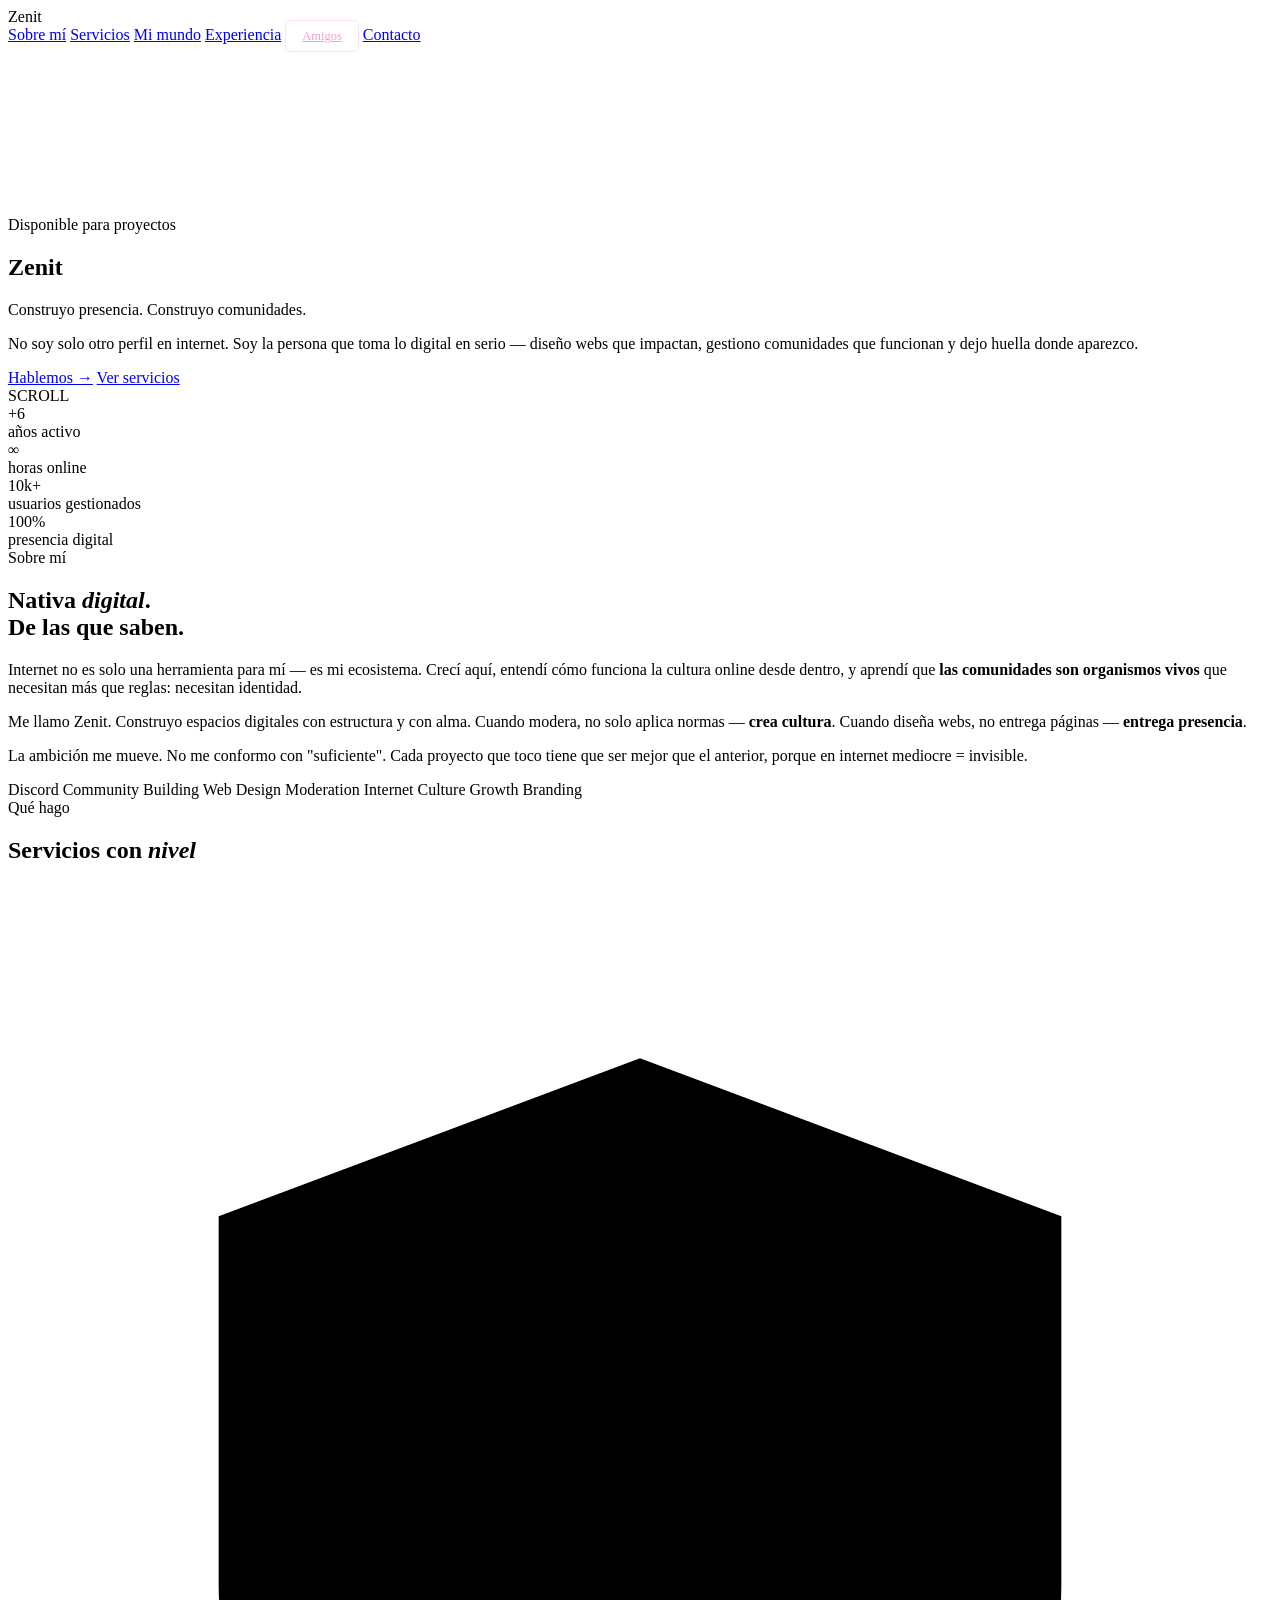
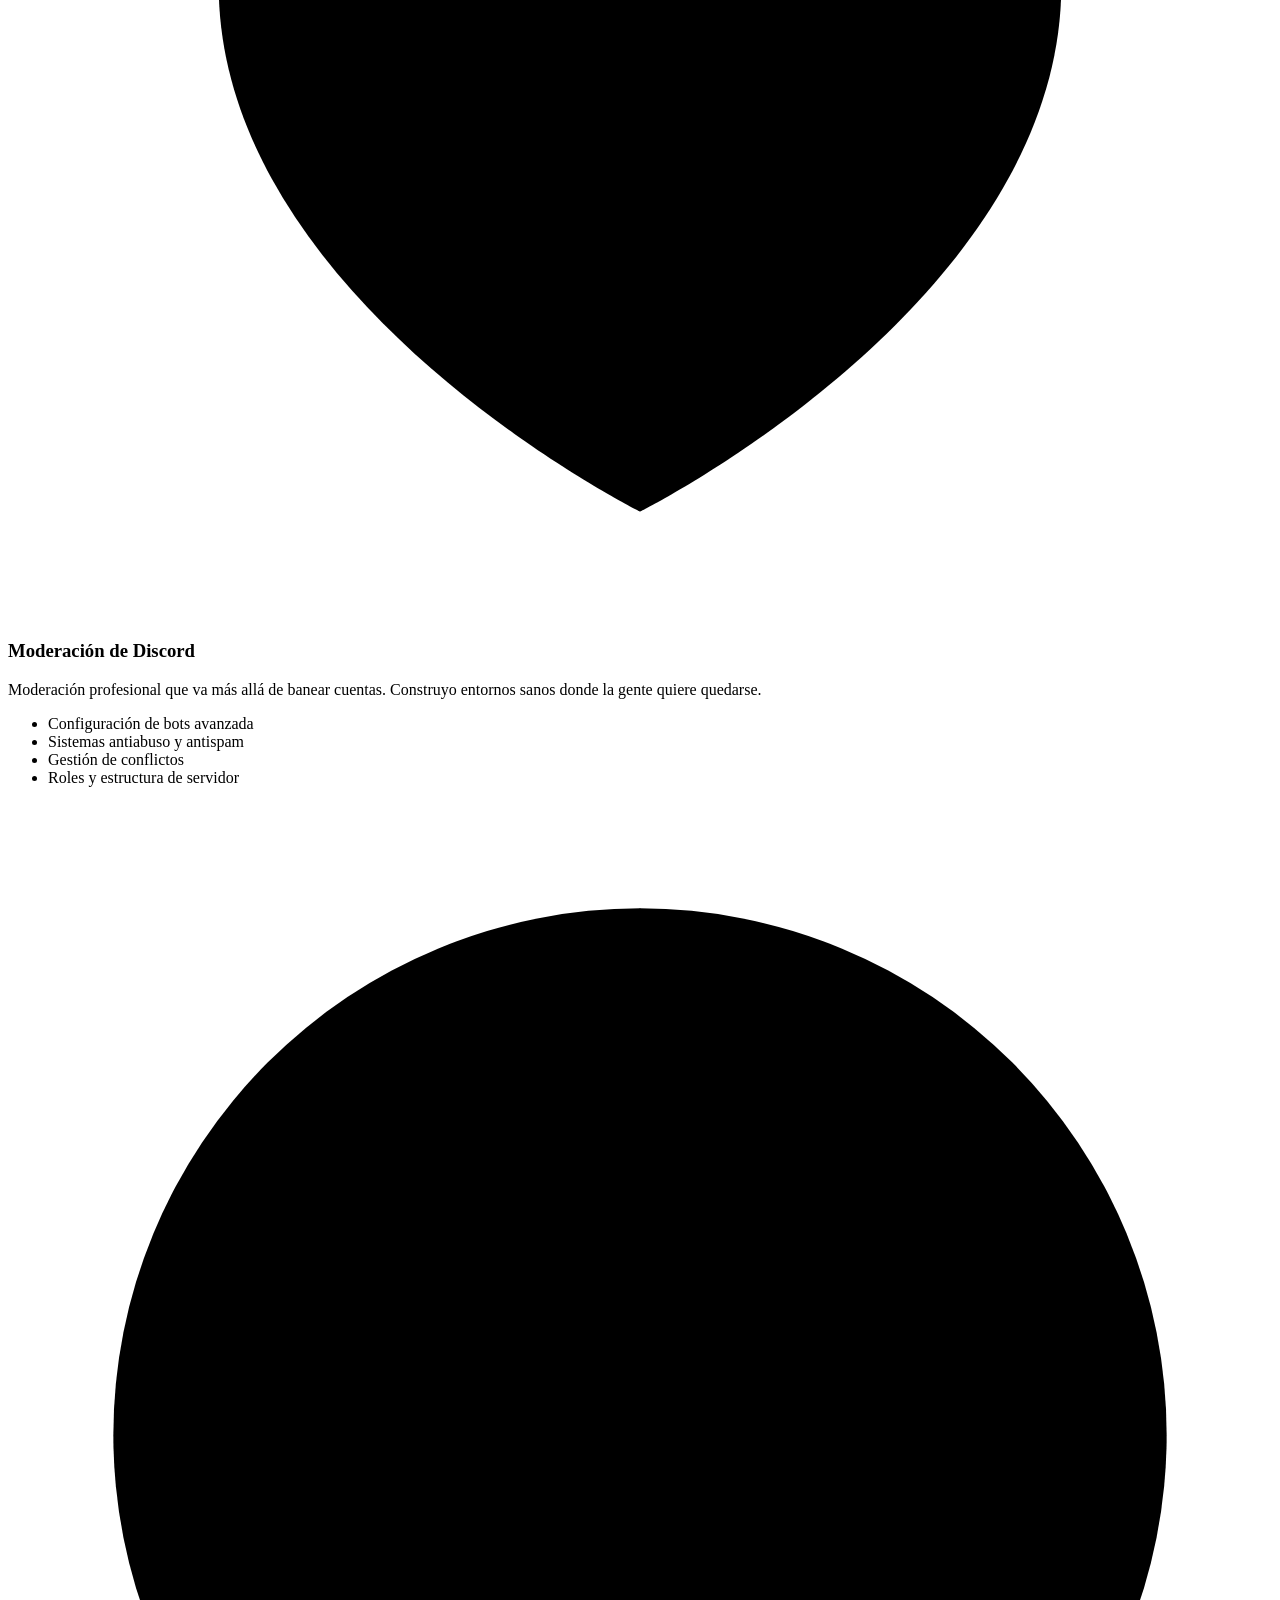
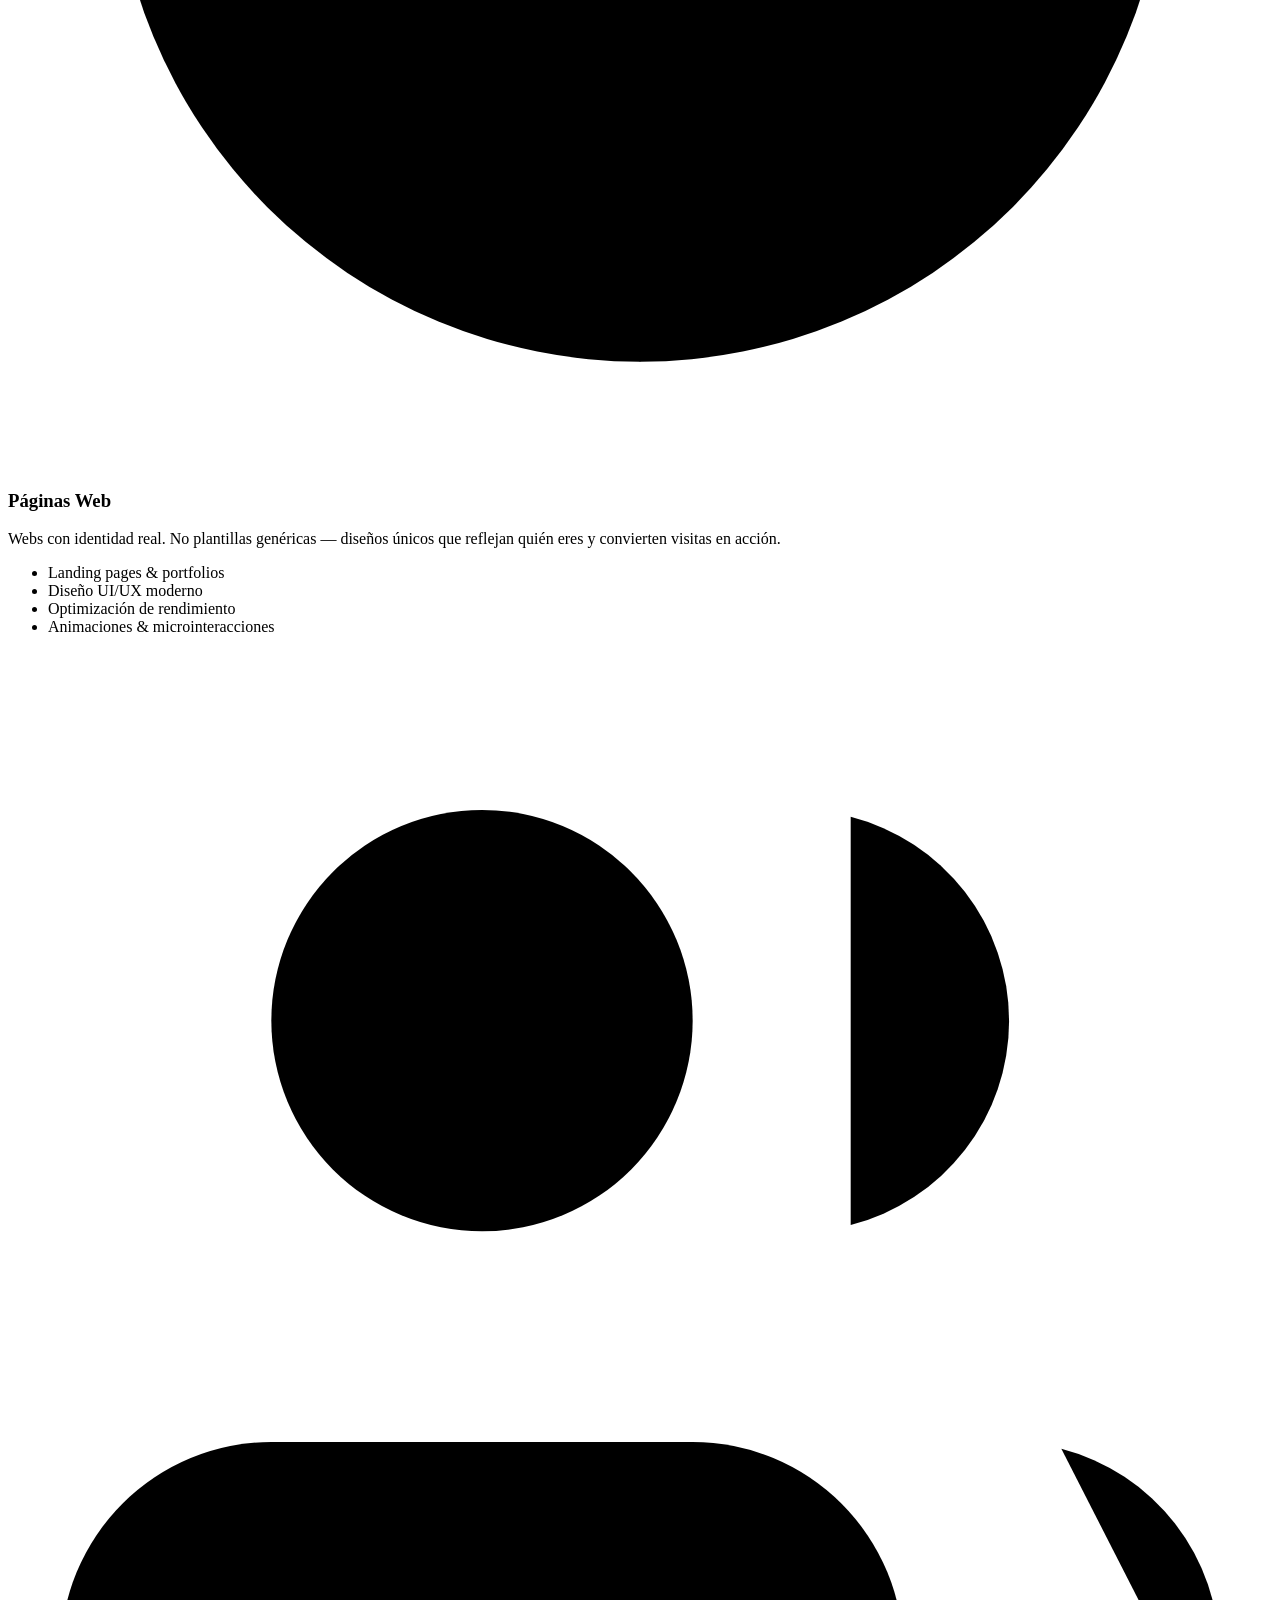
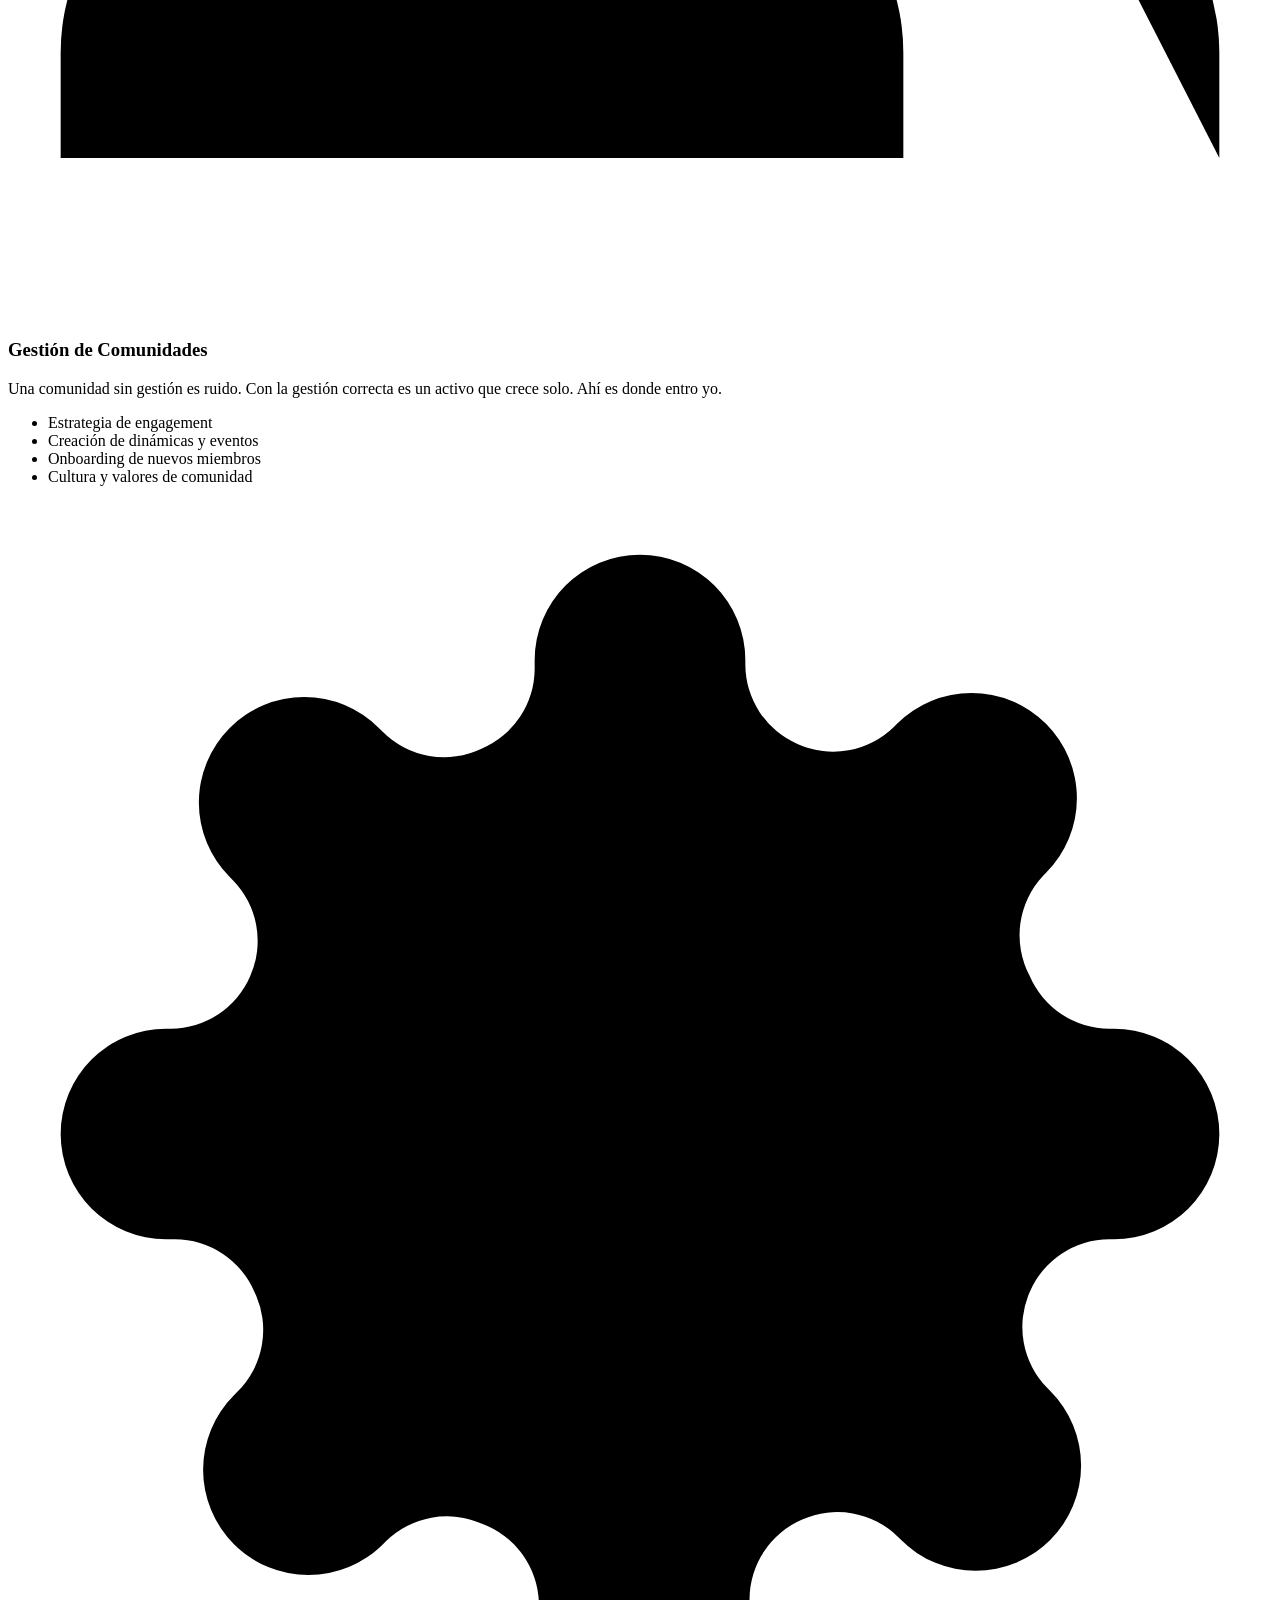
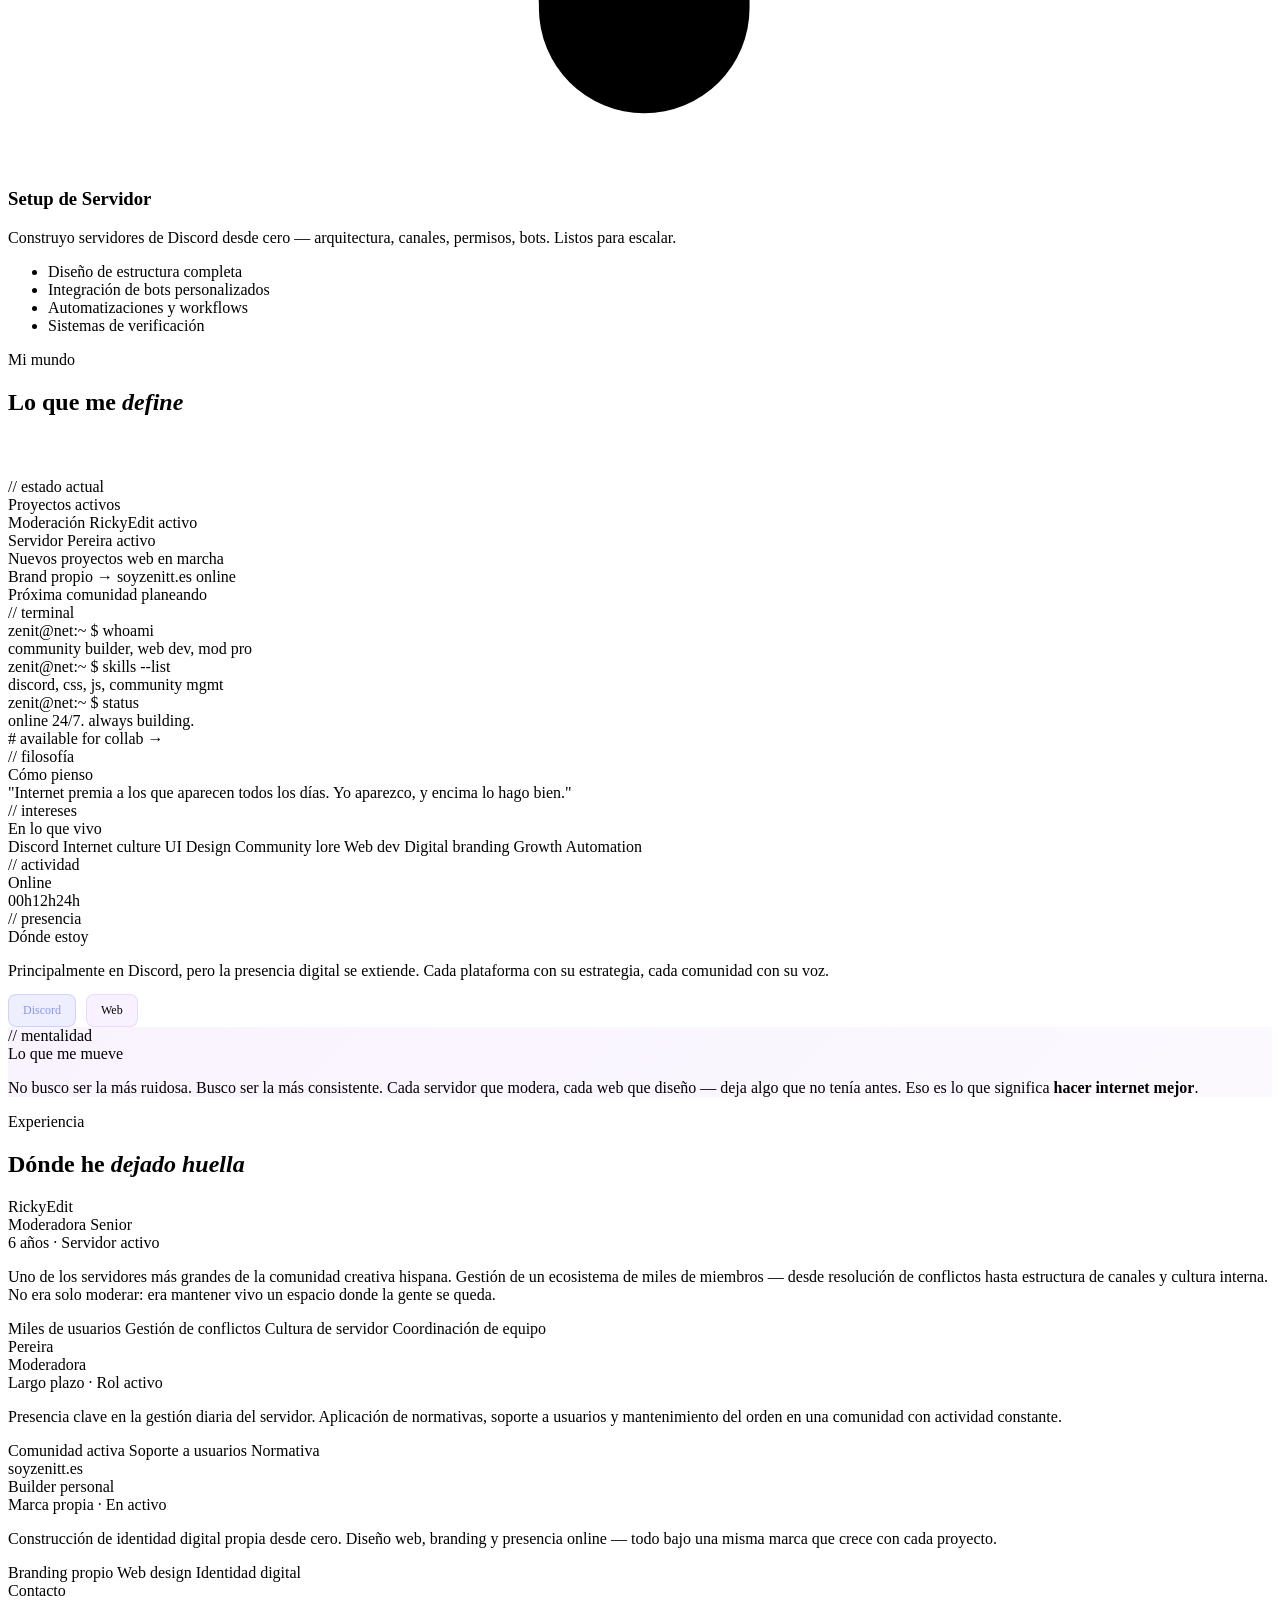
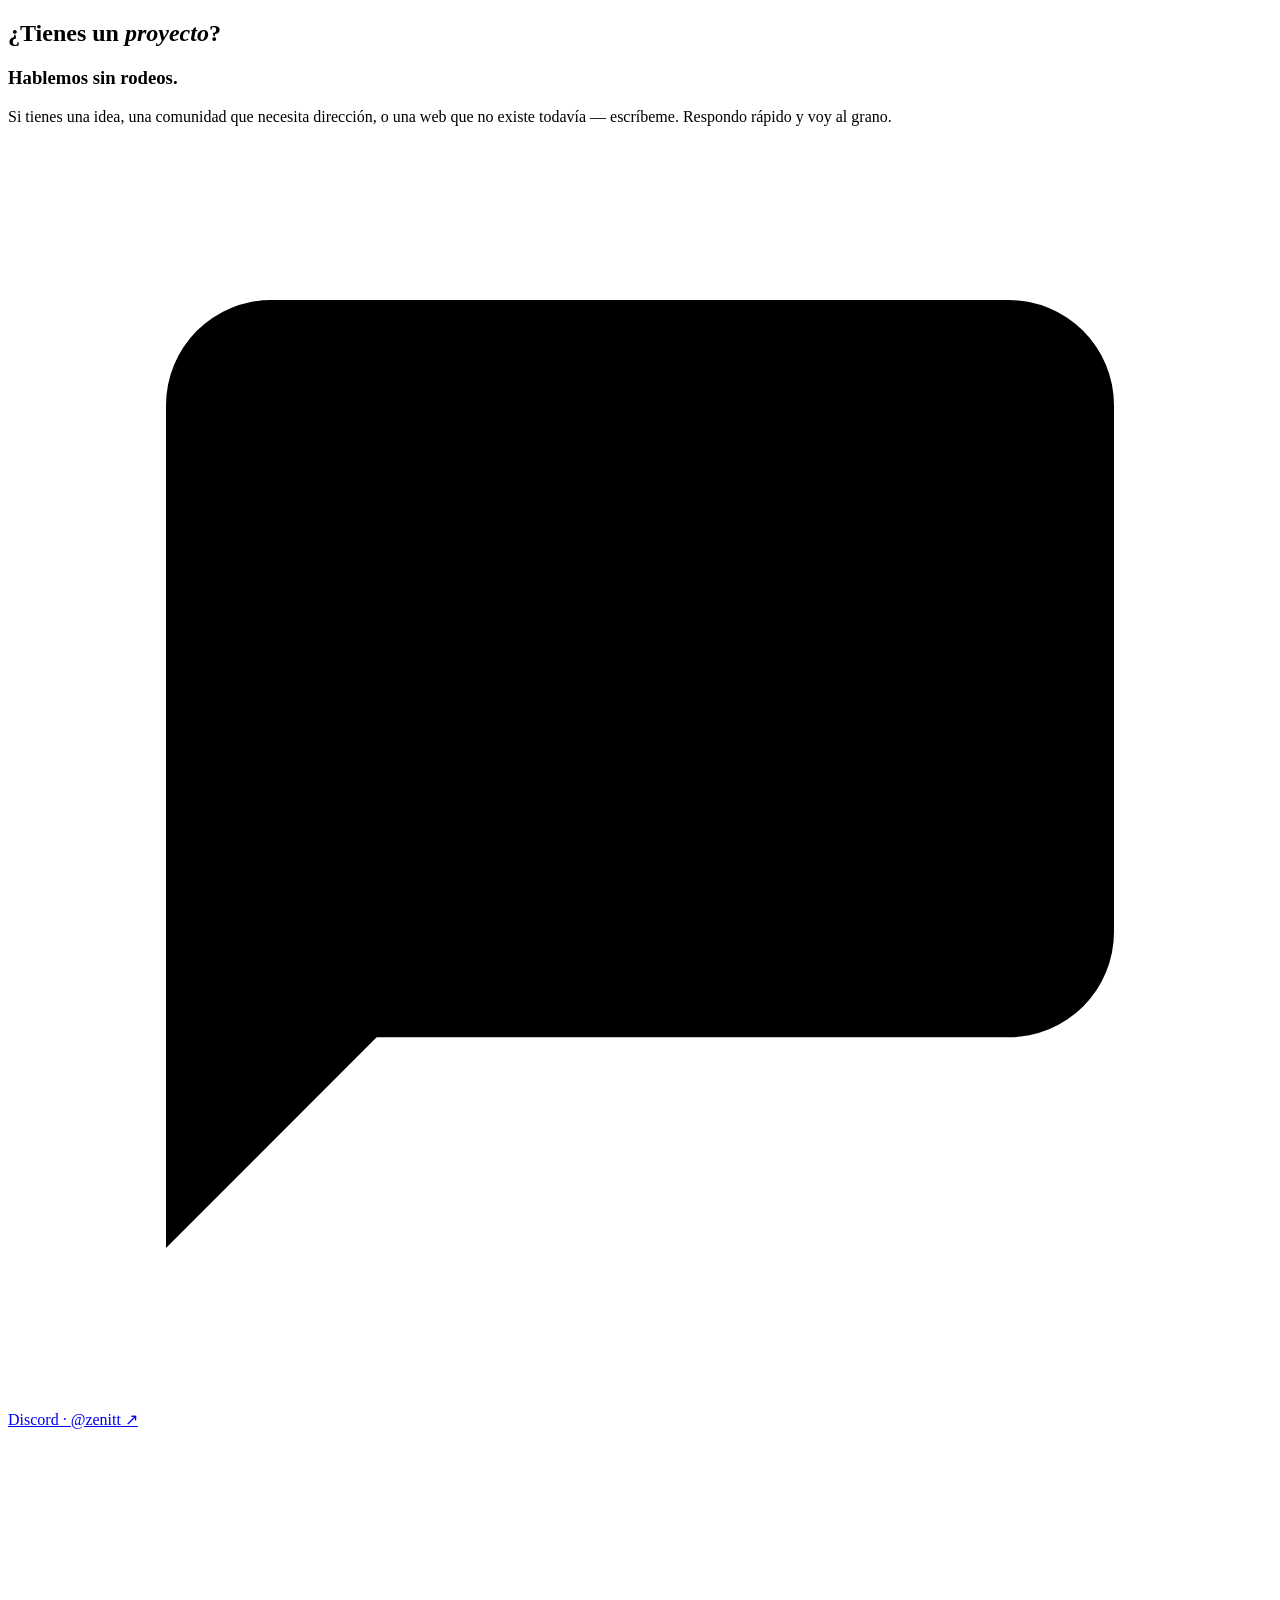
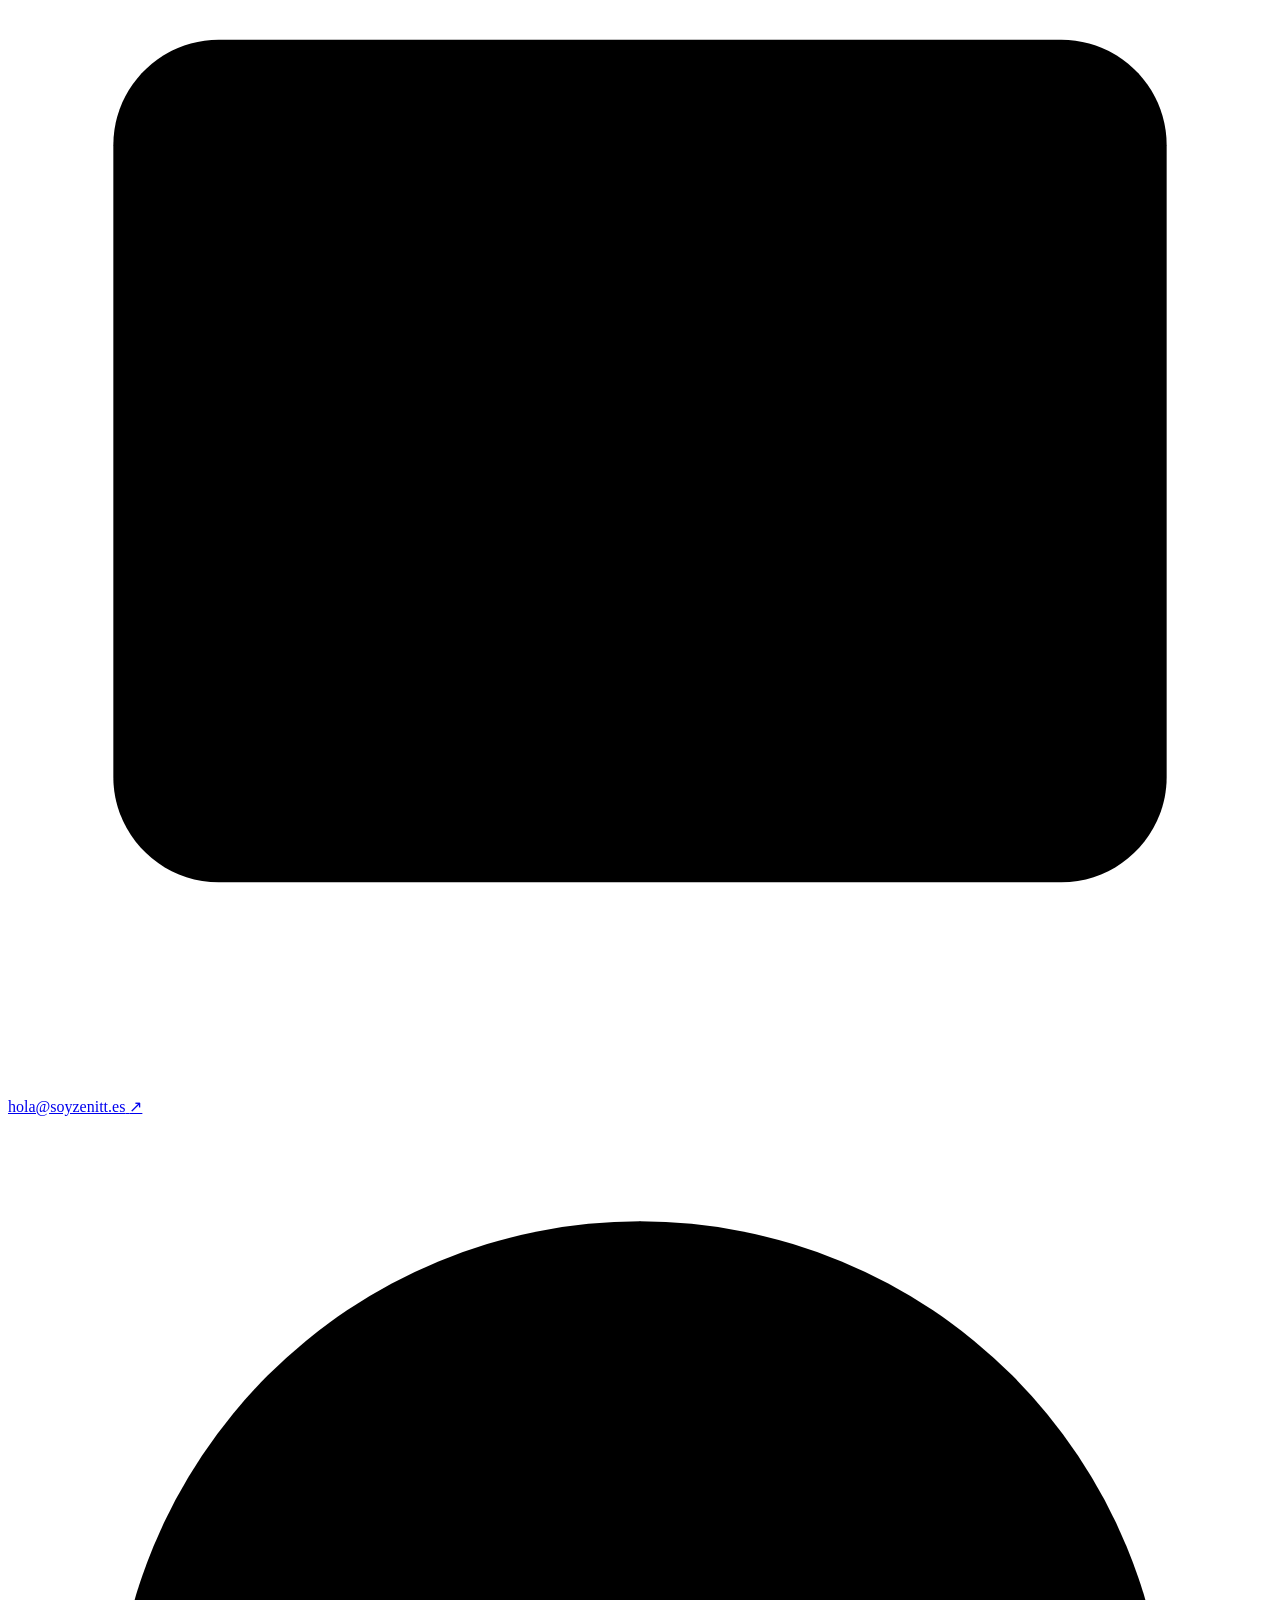
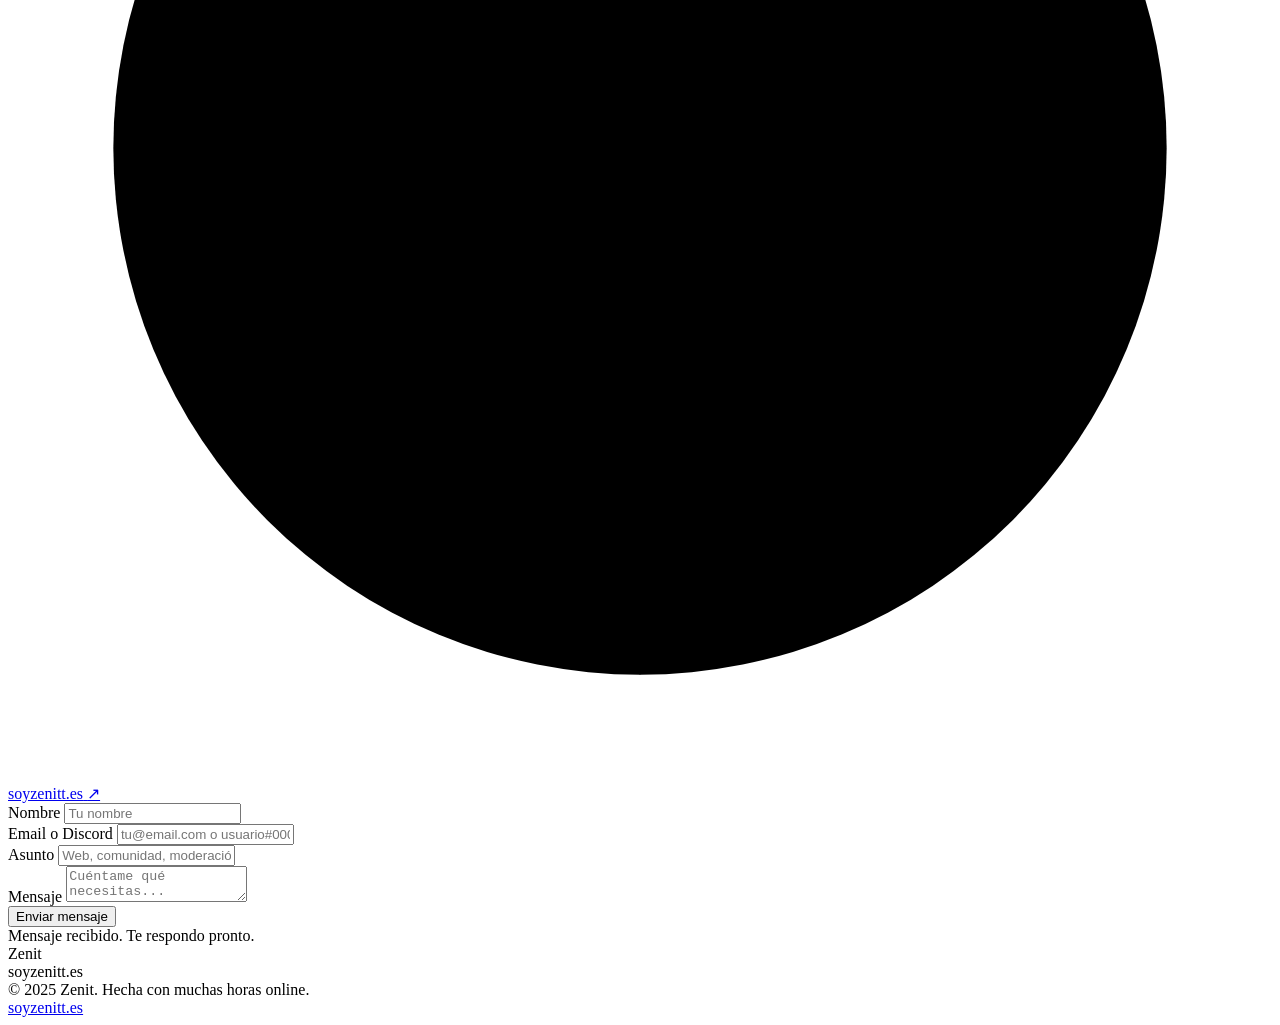
==== index.html @ 34368981 "Primer commit de mi web" ====
<!DOCTYPE html>
<html lang="es">
<head>
  <meta charset="UTF-8" />
  <meta name="viewport" content="width=device-width, initial-scale=1.0" />
  <title>Zenit — soyzenitt.es</title>
  <meta name="description" content="Zenit. Builder de comunidades, moderador, desarrollador web. Presencia digital con identidad propia." />

  <link rel="preconnect" href="https://fonts.googleapis.com" />
  <link rel="preconnect" href="https://fonts.gstatic.com" crossorigin />
  <link href="https://fonts.googleapis.com/css2?family=Syne:wght@400;600;700;800&family=DM+Sans:ital,wght@0,300;0,400;0,500;1,300&family=JetBrains+Mono:wght@400;500&display=swap" rel="stylesheet" />
  <link rel="stylesheet" href="css/style.css" />
</head>
<body>

  <!-- CURSOR -->
  <div id="cursor">
    <div id="cursor-dot"></div>
    <div id="cursor-ring"></div>
  </div>

  <!-- NAV -->
  <nav id="nav">
    <div class="nav-logo">Zenit</div>
    <div class="nav-links" id="nav-links">
      <a href="#about">Sobre mí</a>
      <a href="#services">Servicios</a>
      <a href="#world">Mi mundo</a>
      <a href="#experience">Experiencia</a>
      <a href="amigos.html" style="color:rgba(244,114,182,0.7);border:1px solid rgba(244,114,182,0.2);padding:8px 16px;border-radius:6px;font-size:0.78rem;transition:color 0.2s,border-color 0.2s,background 0.2s;" onmouseover="this.style.color='#f472b6';this.style.borderColor='rgba(244,114,182,0.5)';this.style.background='rgba(244,114,182,0.06)'" onmouseout="this.style.color='rgba(244,114,182,0.7)';this.style.borderColor='rgba(244,114,182,0.2)';this.style.background='transparent'">Amigos</a>
      <a href="#contact" class="nav-cta">Contacto</a>
    </div>
    <button class="nav-burger" id="nav-burger" aria-label="Menú" style="background:none;border:none;">
      <span></span><span></span><span></span>
    </button>
  </nav>

  <!-- HERO -->
  <section id="hero">
    <div class="hero-bg"></div>
    <canvas id="particles-canvas"></canvas>
    <div class="hero-content">
      <div class="hero-badge">Disponible para proyectos</div>
      <h1 class="hero-title"><span>Zenit</span></h1>
      <p class="hero-tagline">Construyo presencia. Construyo comunidades.</p>
      <p class="hero-sub">
        No soy solo otro perfil en internet. Soy la persona que toma lo digital en serio — 
        diseño webs que impactan, gestiono comunidades que funcionan y dejo huella donde aparezco.
      </p>
      <div class="hero-actions">
        <a href="#contact" class="btn-primary">Hablemos →</a>
        <a href="#services" class="btn-ghost">Ver servicios</a>
      </div>
    </div>
    <div class="hero-scroll">
      <span>SCROLL</span>
      <div class="scroll-line"></div>
    </div>
  </section>

  <div class="gradient-line"></div>

  <!-- ABOUT -->
  <section id="about">
    <div class="container">
      <div class="about-grid">
        <div class="about-visual reveal">
          <div class="about-avatar-wrap">
            <div class="about-avatar-bg"></div>
            <div class="about-avatar-ring"></div>
            <div class="about-avatar-inner"></div>
          </div>
          <div class="about-stats">
            <div class="stat-card">
              <div class="stat-num">+6</div>
              <div class="stat-label">años activo</div>
            </div>
            <div class="stat-card">
              <div class="stat-num">∞</div>
              <div class="stat-label">horas online</div>
            </div>
            <div class="stat-card">
              <div class="stat-num">10k+</div>
              <div class="stat-label">usuarios gestionados</div>
            </div>
            <div class="stat-card">
              <div class="stat-num">100%</div>
              <div class="stat-label">presencia digital</div>
            </div>
          </div>
        </div>

        <div class="about-text reveal">
          <div class="section-label">Sobre mí</div>
          <h2 class="section-title">Nativa <em>digital</em>.<br>De las que saben.</h2>
          <p>
            Internet no es solo una herramienta para mí — es mi ecosistema. 
            Crecí aquí, entendí cómo funciona la cultura online desde dentro, y aprendí que 
            <strong>las comunidades son organismos vivos</strong> que necesitan más que reglas: necesitan identidad.
          </p>
          <p>
            Me llamo Zenit. Construyo espacios digitales con estructura y con alma. 
            Cuando modera, no solo aplica normas — <strong>crea cultura</strong>. 
            Cuando diseña webs, no entrega páginas — <strong>entrega presencia</strong>.
          </p>
          <p>
            La ambición me mueve. No me conformo con "suficiente". 
            Cada proyecto que toco tiene que ser mejor que el anterior, 
            porque en internet mediocre = invisible.
          </p>
          <div class="about-tags">
            <span class="tag">Discord</span>
            <span class="tag">Community Building</span>
            <span class="tag">Web Design</span>
            <span class="tag">Moderation</span>
            <span class="tag">Internet Culture</span>
            <span class="tag">Growth</span>
            <span class="tag">Branding</span>
          </div>
        </div>
      </div>
    </div>
  </section>

  <div class="gradient-line"></div>

  <!-- SERVICES -->
  <section id="services">
    <div class="container">
      <div class="reveal">
        <div class="section-label">Qué hago</div>
        <h2 class="section-title">Servicios con <em>nivel</em></h2>
        <p style="max-width:540px;color:rgba(255,255,255,0.5);font-weight:300;line-height:1.8;font-size:0.95rem;">
          No hago las cosas a medias. Cada servicio está pensado para dejar un impacto real 
          en tu comunidad o en tu presencia online.
        </p>
      </div>
      <div class="services-grid">
        <div class="service-card reveal">
          <div class="service-icon">
            <!-- Shield icon -->
            <svg viewBox="0 0 24 24"><path d="M12 22s8-4 8-10V5l-8-3-8 3v7c0 6 8 10 8 10z"/></svg>
          </div>
          <h3 class="service-title">Moderación de Discord</h3>
          <p class="service-desc">Moderación profesional que va más allá de banear cuentas. Construyo entornos sanos donde la gente quiere quedarse.</p>
          <ul class="service-features">
            <li>Configuración de bots avanzada</li>
            <li>Sistemas antiabuso y antispam</li>
            <li>Gestión de conflictos</li>
            <li>Roles y estructura de servidor</li>
          </ul>
        </div>
        <div class="service-card reveal">
          <div class="service-icon">
            <!-- Globe icon -->
            <svg viewBox="0 0 24 24"><circle cx="12" cy="12" r="10"/><line x1="2" y1="12" x2="22" y2="12"/><path d="M12 2a15.3 15.3 0 0 1 4 10 15.3 15.3 0 0 1-4 10 15.3 15.3 0 0 1-4-10 15.3 15.3 0 0 1 4-10z"/></svg>
          </div>
          <h3 class="service-title">Páginas Web</h3>
          <p class="service-desc">Webs con identidad real. No plantillas genéricas — diseños únicos que reflejan quién eres y convierten visitas en acción.</p>
          <ul class="service-features">
            <li>Landing pages &amp; portfolios</li>
            <li>Diseño UI/UX moderno</li>
            <li>Optimización de rendimiento</li>
            <li>Animaciones &amp; microinteracciones</li>
          </ul>
        </div>
        <div class="service-card reveal">
          <div class="service-icon">
            <!-- Users icon -->
            <svg viewBox="0 0 24 24"><path d="M17 21v-2a4 4 0 0 0-4-4H5a4 4 0 0 0-4 4v2"/><circle cx="9" cy="7" r="4"/><path d="M23 21v-2a4 4 0 0 0-3-3.87"/><path d="M16 3.13a4 4 0 0 1 0 7.75"/></svg>
          </div>
          <h3 class="service-title">Gestión de Comunidades</h3>
          <p class="service-desc">Una comunidad sin gestión es ruido. Con la gestión correcta es un activo que crece solo. Ahí es donde entro yo.</p>
          <ul class="service-features">
            <li>Estrategia de engagement</li>
            <li>Creación de dinámicas y eventos</li>
            <li>Onboarding de nuevos miembros</li>
            <li>Cultura y valores de comunidad</li>
          </ul>
        </div>
        <div class="service-card reveal">
          <div class="service-icon">
            <!-- Settings icon -->
            <svg viewBox="0 0 24 24"><circle cx="12" cy="12" r="3"/><path d="M19.4 15a1.65 1.65 0 0 0 .33 1.82l.06.06a2 2 0 0 1-2.83 2.83l-.06-.06a1.65 1.65 0 0 0-1.82-.33 1.65 1.65 0 0 0-1 1.51V21a2 2 0 0 1-4 0v-.09A1.65 1.65 0 0 0 9 19.4a1.65 1.65 0 0 0-1.82.33l-.06.06a2 2 0 0 1-2.83-2.83l.06-.06A1.65 1.65 0 0 0 4.68 15a1.65 1.65 0 0 0-1.51-1H3a2 2 0 0 1 0-4h.09A1.65 1.65 0 0 0 4.6 9a1.65 1.65 0 0 0-.33-1.82l-.06-.06a2 2 0 0 1 2.83-2.83l.06.06A1.65 1.65 0 0 0 9 4.68a1.65 1.65 0 0 0 1-1.51V3a2 2 0 0 1 4 0v.09a1.65 1.65 0 0 0 1 1.51 1.65 1.65 0 0 0 1.82-.33l.06-.06a2 2 0 0 1 2.83 2.83l-.06.06A1.65 1.65 0 0 0 19.4 9a1.65 1.65 0 0 0 1.51 1H21a2 2 0 0 1 0 4h-.09a1.65 1.65 0 0 0-1.51 1z"/></svg>
          </div>
          <h3 class="service-title">Setup de Servidor</h3>
          <p class="service-desc">Construyo servidores de Discord desde cero — arquitectura, canales, permisos, bots. Listos para escalar.</p>
          <ul class="service-features">
            <li>Diseño de estructura completa</li>
            <li>Integración de bots personalizados</li>
            <li>Automatizaciones y workflows</li>
            <li>Sistemas de verificación</li>
          </ul>
        </div>
      </div>
    </div>
  </section>

  <div class="gradient-line"></div>

  <!-- MI MUNDO -->
  <section id="world">
    <div class="container">
      <div class="reveal">
        <div class="section-label">Mi mundo</div>
        <h2 class="section-title">Lo que me <em>define</em></h2>
        <p style="max-width:500px;color:rgba(255,255,255,0.5);font-weight:300;line-height:1.8;font-size:0.95rem;">
          Más allá del trabajo. Aquí es donde vivo digitalmente.
        </p>
      </div>
      <div class="world-grid">

        <!-- Projects status -->
        <div class="world-card wc-1 reveal">
          <div class="world-card-label">// estado actual</div>
          <div class="world-card-title">Proyectos activos</div>
          <div class="status-list">
            <div class="status-item">
              <span>Moderación RickyEdit</span>
              <span class="status-badge s-active">activo</span>
            </div>
            <div class="status-item">
              <span>Servidor Pereira</span>
              <span class="status-badge s-active">activo</span>
            </div>
            <div class="status-item">
              <span>Nuevos proyectos web</span>
              <span class="status-badge s-building">en marcha</span>
            </div>
            <div class="status-item">
              <span>Brand propio → soyzenitt.es</span>
              <span class="status-badge s-active">online</span>
            </div>
            <div class="status-item">
              <span>Próxima comunidad</span>
              <span class="status-badge s-idea">planeando</span>
            </div>
          </div>
        </div>

        <!-- Terminal -->
        <div class="world-card wc-2 reveal">
          <div class="world-card-label">// terminal</div>
          <div class="terminal-body">
            <div class="terminal-line"><span class="t-prompt">zenit@net</span><span class="t-cmd">:~ $ whoami</span></div>
            <div class="terminal-line"><span class="t-out">community builder, web dev, mod pro</span></div>
            <div class="terminal-line"><span class="t-prompt">zenit@net</span><span class="t-cmd">:~ $ skills --list</span></div>
            <div class="terminal-line"><span class="t-out">discord, css, js, community mgmt</span></div>
            <div class="terminal-line"><span class="t-prompt">zenit@net</span><span class="t-cmd">:~ $ status</span></div>
            <div class="terminal-line"><span class="t-out">online 24/7. always building.</span></div>
            <div class="terminal-line"><span class="t-comment"># available for collab →</span></div>
          </div>
        </div>

        <!-- Philosophy -->
        <div class="world-card wc-3 reveal">
          <div class="world-card-label">// filosofía</div>
          <div class="world-card-title">Cómo pienso</div>
          <div class="philosophy-quote">
            "Internet premia a los que aparecen todos los días. Yo aparezco, y encima lo hago bien."
          </div>
        </div>

        <!-- Interests -->
        <div class="world-card wc-4 reveal">
          <div class="world-card-label">// intereses</div>
          <div class="world-card-title">En lo que vivo</div>
          <div class="interests-list">
            <span class="interest-item">Discord</span>
            <span class="interest-item">Internet culture</span>
            <span class="interest-item">UI Design</span>
            <span class="interest-item">Community lore</span>
            <span class="interest-item">Web dev</span>
            <span class="interest-item">Digital branding</span>
            <span class="interest-item">Growth</span>
            <span class="interest-item">Automation</span>
          </div>
        </div>

        <!-- Online hours -->
        <div class="world-card wc-5 reveal">
          <div class="world-card-label">// actividad</div>
          <div class="world-card-title">Online</div>
          <div class="hour-blocks" id="hour-blocks"></div>
          <div class="hour-labels"><span>00h</span><span>12h</span><span>24h</span></div>
        </div>

        <!-- Internet presence -->
        <div class="world-card wc-6 reveal">
          <div class="world-card-label">// presencia</div>
          <div class="world-card-title">Dónde estoy</div>
          <p class="world-card-body" style="margin-bottom:14px;">
            Principalmente en Discord, pero la presencia digital se extiende. 
            Cada plataforma con su estrategia, cada comunidad con su voz.
          </p>
          <div style="display:flex;gap:10px;flex-wrap:wrap;">
            <div style="padding:8px 14px;border-radius:8px;background:rgba(88,101,242,0.1);border:1px solid rgba(88,101,242,0.2);font-family:var(--font-mono);font-size:0.75rem;color:#8b95f5;">Discord</div>
            <div style="padding:8px 14px;border-radius:8px;background:rgba(168,85,247,0.08);border:1px solid rgba(168,85,247,0.15);font-family:var(--font-mono);font-size:0.75rem;color:var(--p200);">Web</div>
          </div>
        </div>

        <!-- Mindset -->
        <div class="world-card wc-7 reveal" style="background:linear-gradient(135deg,rgba(168,85,247,0.07),rgba(147,51,234,0.03));">
          <div class="world-card-label">// mentalidad</div>
          <div class="world-card-title">Lo que me mueve</div>
          <p class="world-card-body">
            No busco ser la más ruidosa. Busco ser la más consistente. 
            Cada servidor que modera, cada web que diseño — deja algo que no tenía antes. 
            Eso es lo que significa <strong style="color:var(--p200)">hacer internet mejor</strong>.
          </p>
        </div>

      </div>
    </div>
  </section>

  <div class="gradient-line"></div>

  <!-- EXPERIENCE -->
  <section id="experience">
    <div class="container">
      <div class="reveal">
        <div class="section-label">Experiencia</div>
        <h2 class="section-title">Dónde he <em>dejado huella</em></h2>
      </div>
      <div class="exp-grid">

        <div class="exp-card featured reveal">
          <div class="exp-card-bg"></div>
          <div class="exp-server">RickyEdit</div>
          <div class="exp-role">Moderadora Senior</div>
          <div class="exp-period">6 años · Servidor activo</div>
          <p class="exp-desc">
            Uno de los servidores más grandes de la comunidad creativa hispana. 
            Gestión de un ecosistema de miles de miembros — desde resolución de conflictos 
            hasta estructura de canales y cultura interna. No era solo moderar: era mantener vivo un espacio donde la gente se queda.
          </p>
          <div class="exp-impact">
            <span class="impact-pill">Miles de usuarios</span>
            <span class="impact-pill">Gestión de conflictos</span>
            <span class="impact-pill">Cultura de servidor</span>
            <span class="impact-pill">Coordinación de equipo</span>
          </div>
        </div>

        <div class="exp-card reveal">
          <div class="exp-card-bg"></div>
          <div class="exp-server">Pereira</div>
          <div class="exp-role">Moderadora</div>
          <div class="exp-period">Largo plazo · Rol activo</div>
          <p class="exp-desc">
            Presencia clave en la gestión diaria del servidor. 
            Aplicación de normativas, soporte a usuarios y mantenimiento del orden 
            en una comunidad con actividad constante.
          </p>
          <div class="exp-impact">
            <span class="impact-pill">Comunidad activa</span>
            <span class="impact-pill">Soporte a usuarios</span>
            <span class="impact-pill">Normativa</span>
          </div>
        </div>

        <div class="exp-card reveal">
          <div class="exp-card-bg"></div>
          <div class="exp-server">soyzenitt.es</div>
          <div class="exp-role">Builder personal</div>
          <div class="exp-period">Marca propia · En activo</div>
          <p class="exp-desc">
            Construcción de identidad digital propia desde cero. 
            Diseño web, branding y presencia online — todo bajo una misma marca 
            que crece con cada proyecto.
          </p>
          <div class="exp-impact">
            <span class="impact-pill">Branding propio</span>
            <span class="impact-pill">Web design</span>
            <span class="impact-pill">Identidad digital</span>
          </div>
        </div>

      </div>
    </div>
  </section>

  <div class="gradient-line"></div>

  <!-- CONTACT -->
  <section id="contact">
    <div class="container">
      <div class="reveal">
        <div class="section-label">Contacto</div>
        <h2 class="section-title">¿Tienes un <em>proyecto</em>?</h2>
      </div>
      <div class="contact-wrap">
        <div class="contact-info reveal">
          <h3>Hablemos sin rodeos.</h3>
          <p>
            Si tienes una idea, una comunidad que necesita dirección, 
            o una web que no existe todavía — escríbeme. 
            Respondo rápido y voy al grano.
          </p>
          <div class="contact-links">
            <a href="https://discord.com" target="_blank" class="contact-link">
              <span class="contact-link-icon">
                <!-- Chat bubble -->
                <svg viewBox="0 0 24 24"><path d="M21 15a2 2 0 0 1-2 2H7l-4 4V5a2 2 0 0 1 2-2h14a2 2 0 0 1 2 2z"/></svg>
              </span>
              <span class="contact-link-text">Discord · @zenitt</span>
              <span class="contact-link-arrow">↗</span>
            </a>
            <a href="mailto:hola@soyzenitt.es" class="contact-link">
              <span class="contact-link-icon">
                <!-- Mail -->
                <svg viewBox="0 0 24 24"><path d="M4 4h16c1.1 0 2 .9 2 2v12c0 1.1-.9 2-2 2H4c-1.1 0-2-.9-2-2V6c0-1.1.9-2 2-2z"/><polyline points="22,6 12,13 2,6"/></svg>
              </span>
              <span class="contact-link-text">hola@soyzenitt.es</span>
              <span class="contact-link-arrow">↗</span>
            </a>
            <a href="https://soyzenitt.es" class="contact-link">
              <span class="contact-link-icon">
                <!-- Globe -->
                <svg viewBox="0 0 24 24"><circle cx="12" cy="12" r="10"/><line x1="2" y1="12" x2="22" y2="12"/><path d="M12 2a15.3 15.3 0 0 1 4 10 15.3 15.3 0 0 1-4 10 15.3 15.3 0 0 1-4-10 15.3 15.3 0 0 1 4-10z"/></svg>
              </span>
              <span class="contact-link-text">soyzenitt.es</span>
              <span class="contact-link-arrow">↗</span>
            </a>
          </div>
        </div>

        <div class="reveal">
          <form class="contact-form" id="contact-form">
            <div class="form-group">
              <label for="name">Nombre</label>
              <input type="text" id="name" placeholder="Tu nombre" required />
            </div>
            <div class="form-group">
              <label for="email">Email o Discord</label>
              <input type="text" id="email" placeholder="tu@email.com o usuario#0000" required />
            </div>
            <div class="form-group">
              <label for="subject">Asunto</label>
              <input type="text" id="subject" placeholder="Web, comunidad, moderación..." />
            </div>
            <div class="form-group">
              <label for="message">Mensaje</label>
              <textarea id="message" placeholder="Cuéntame qué necesitas..." required></textarea>
            </div>
            <button type="submit" class="form-submit">Enviar mensaje</button>
          </form>
          <div class="form-success" id="form-success">
            Mensaje recibido. Te respondo pronto.
          </div>
        </div>
      </div>
    </div>
  </section>

  <!-- FOOTER -->
  <footer>
    <div>
      <div class="footer-brand"><span>Zenit</span></div>
      <div class="footer-domain">soyzenitt.es</div>
    </div>
    <div class="footer-copy">
      &copy; 2025 Zenit. Hecha con muchas horas online.<br>
      <a href="https://soyzenitt.es">soyzenitt.es</a>
    </div>
  </footer>

  <script src="js/main.js"></script>
</body>
</html>
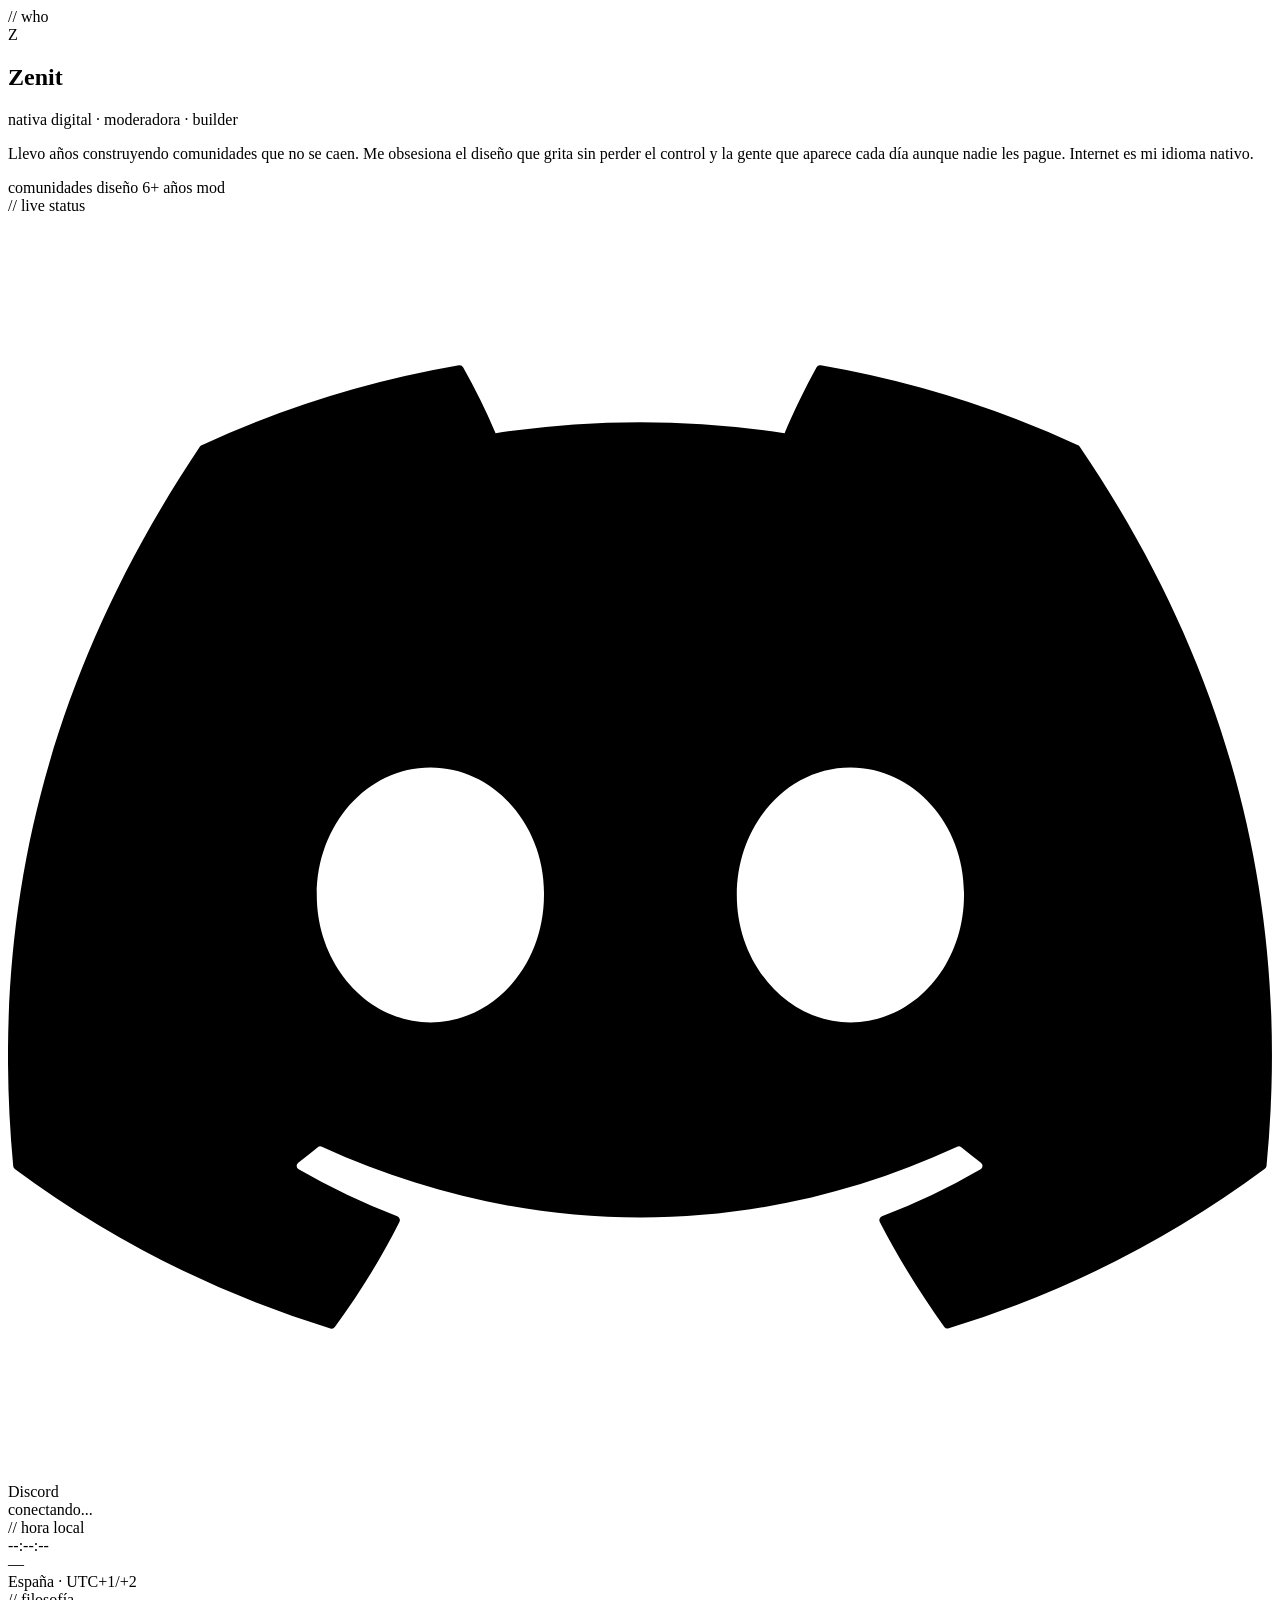
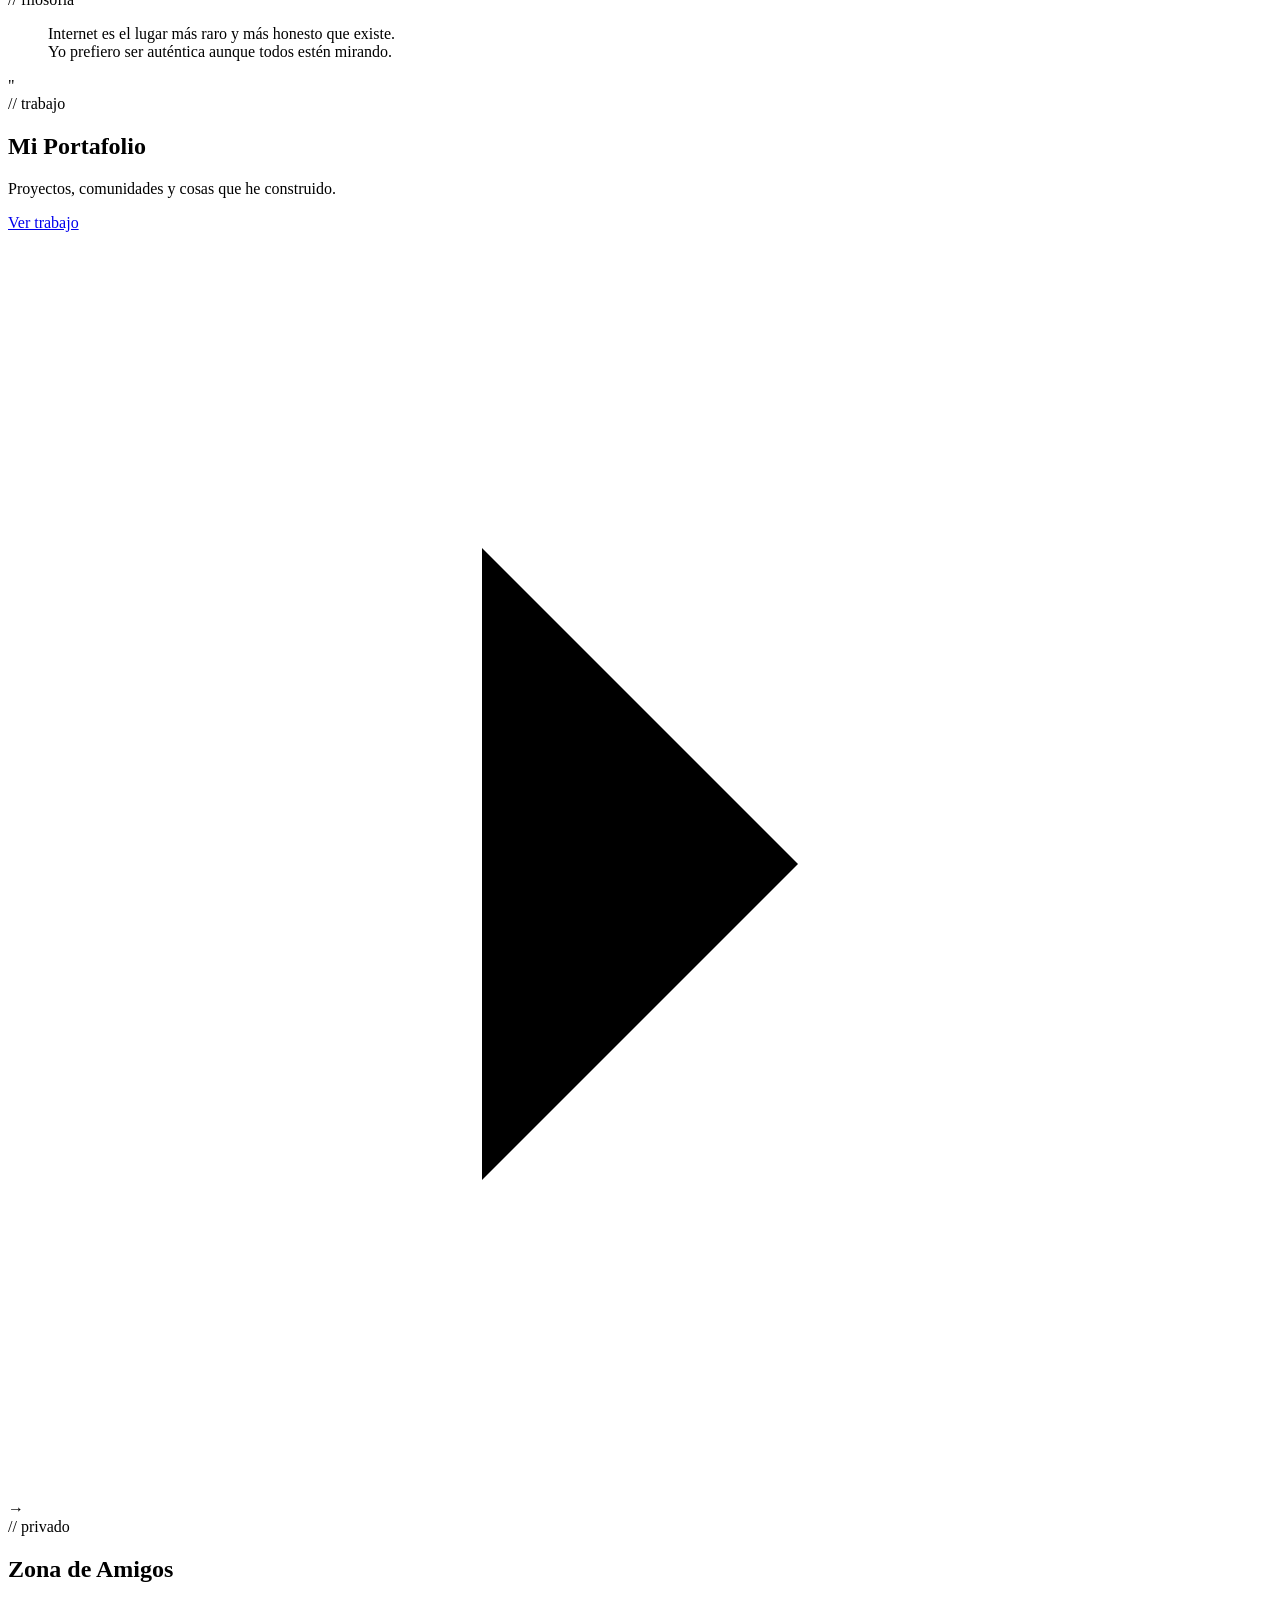
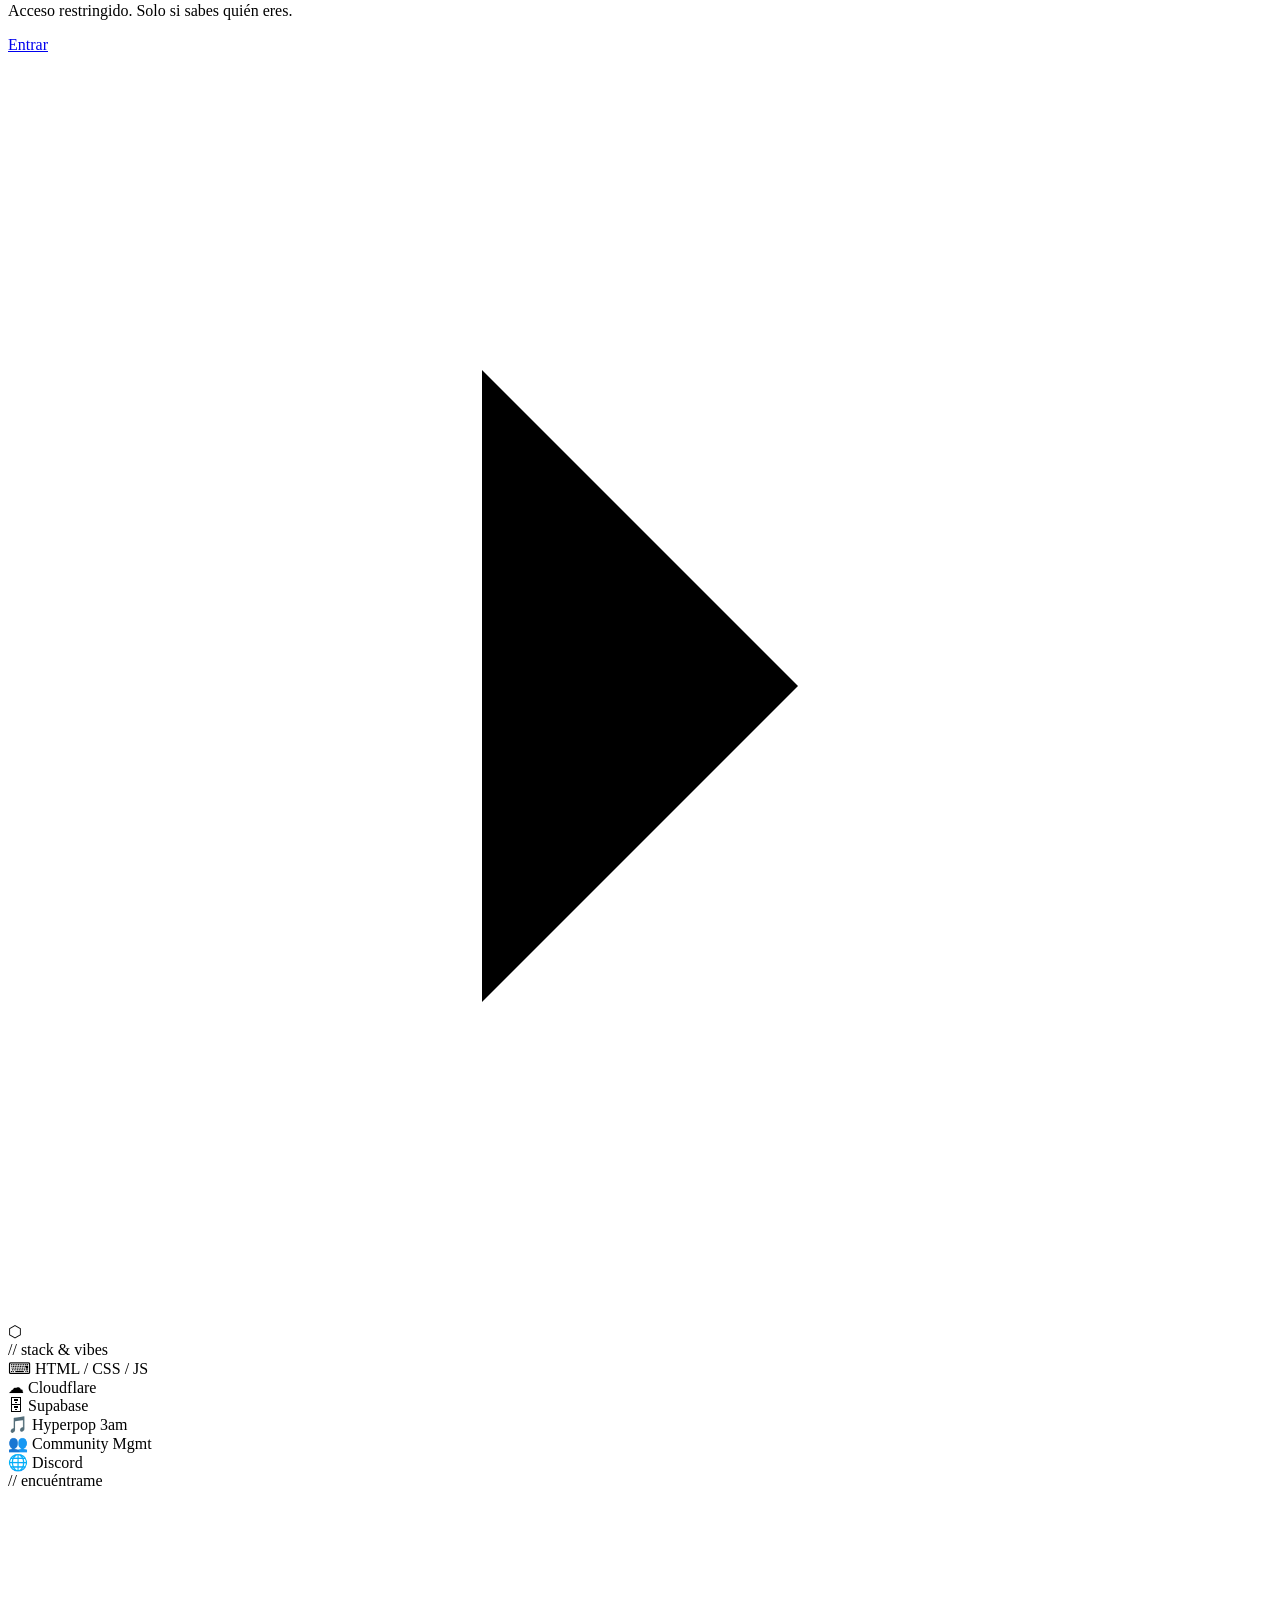
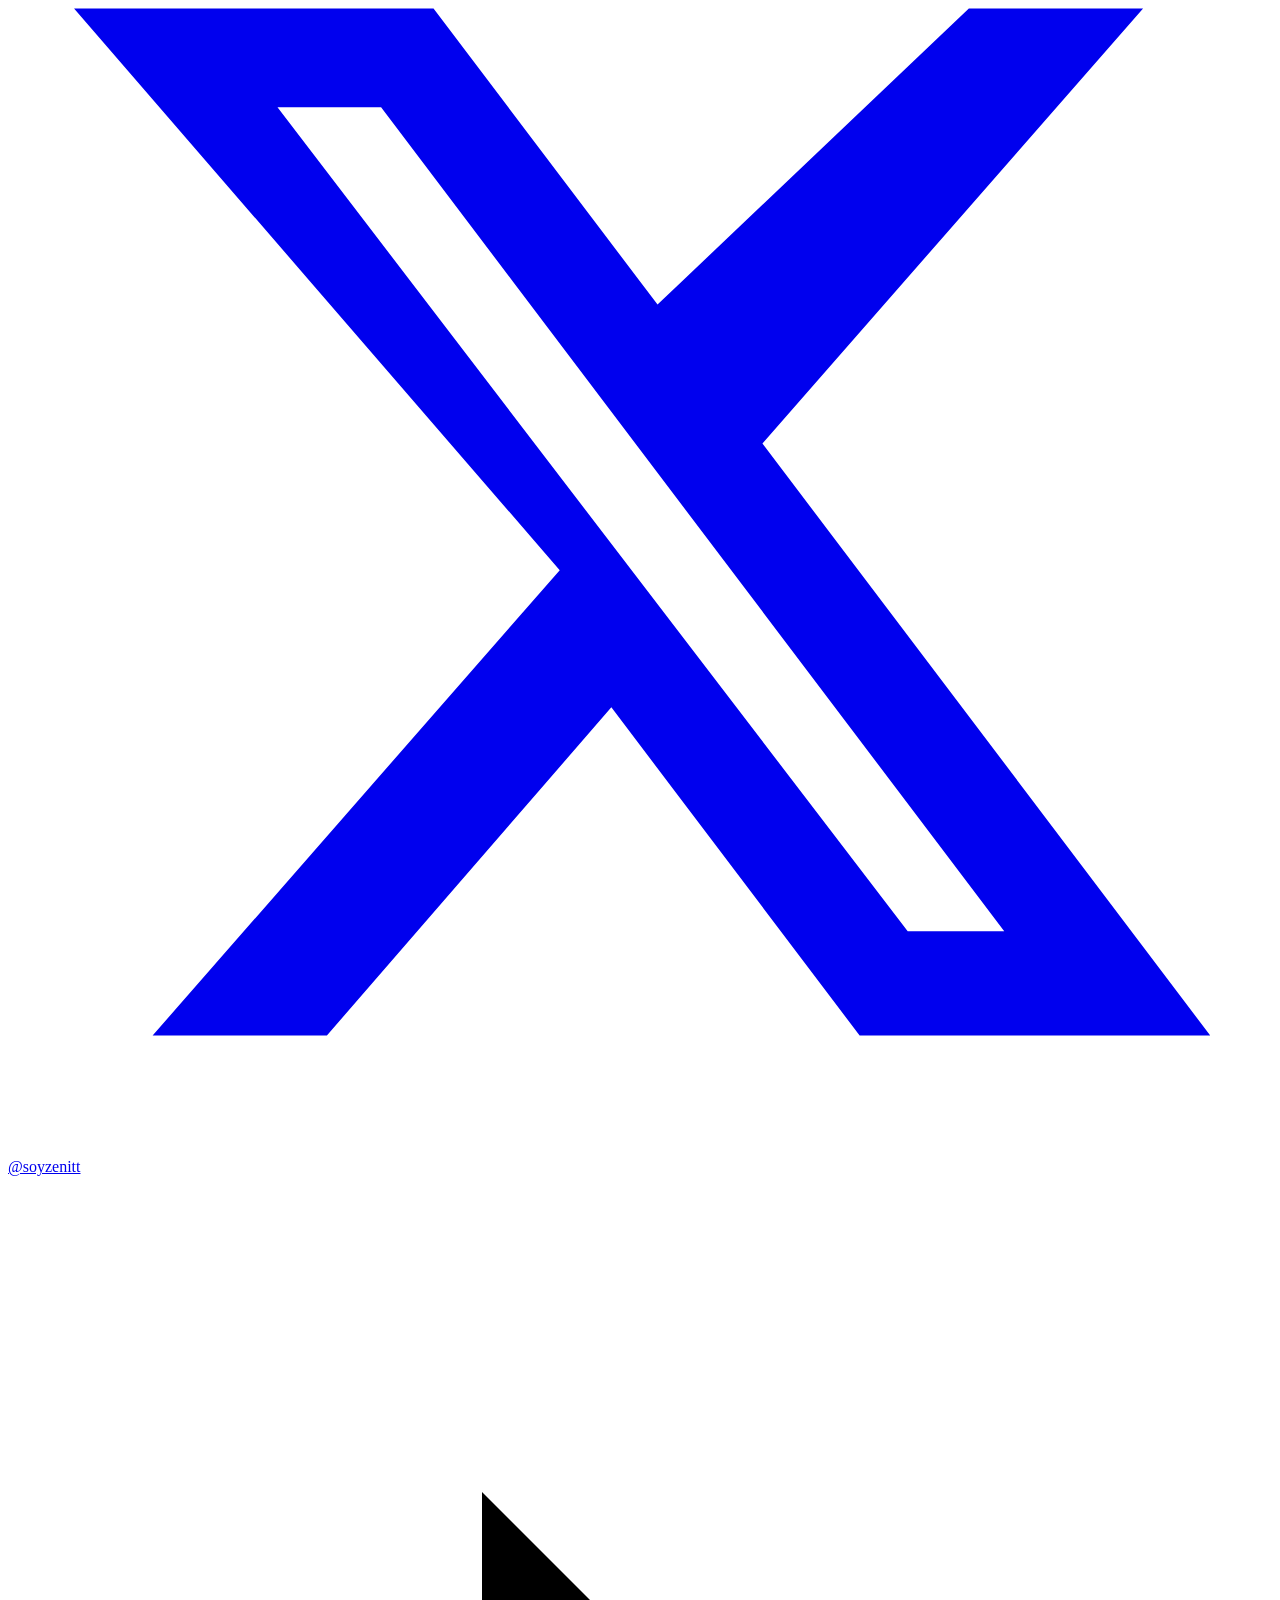
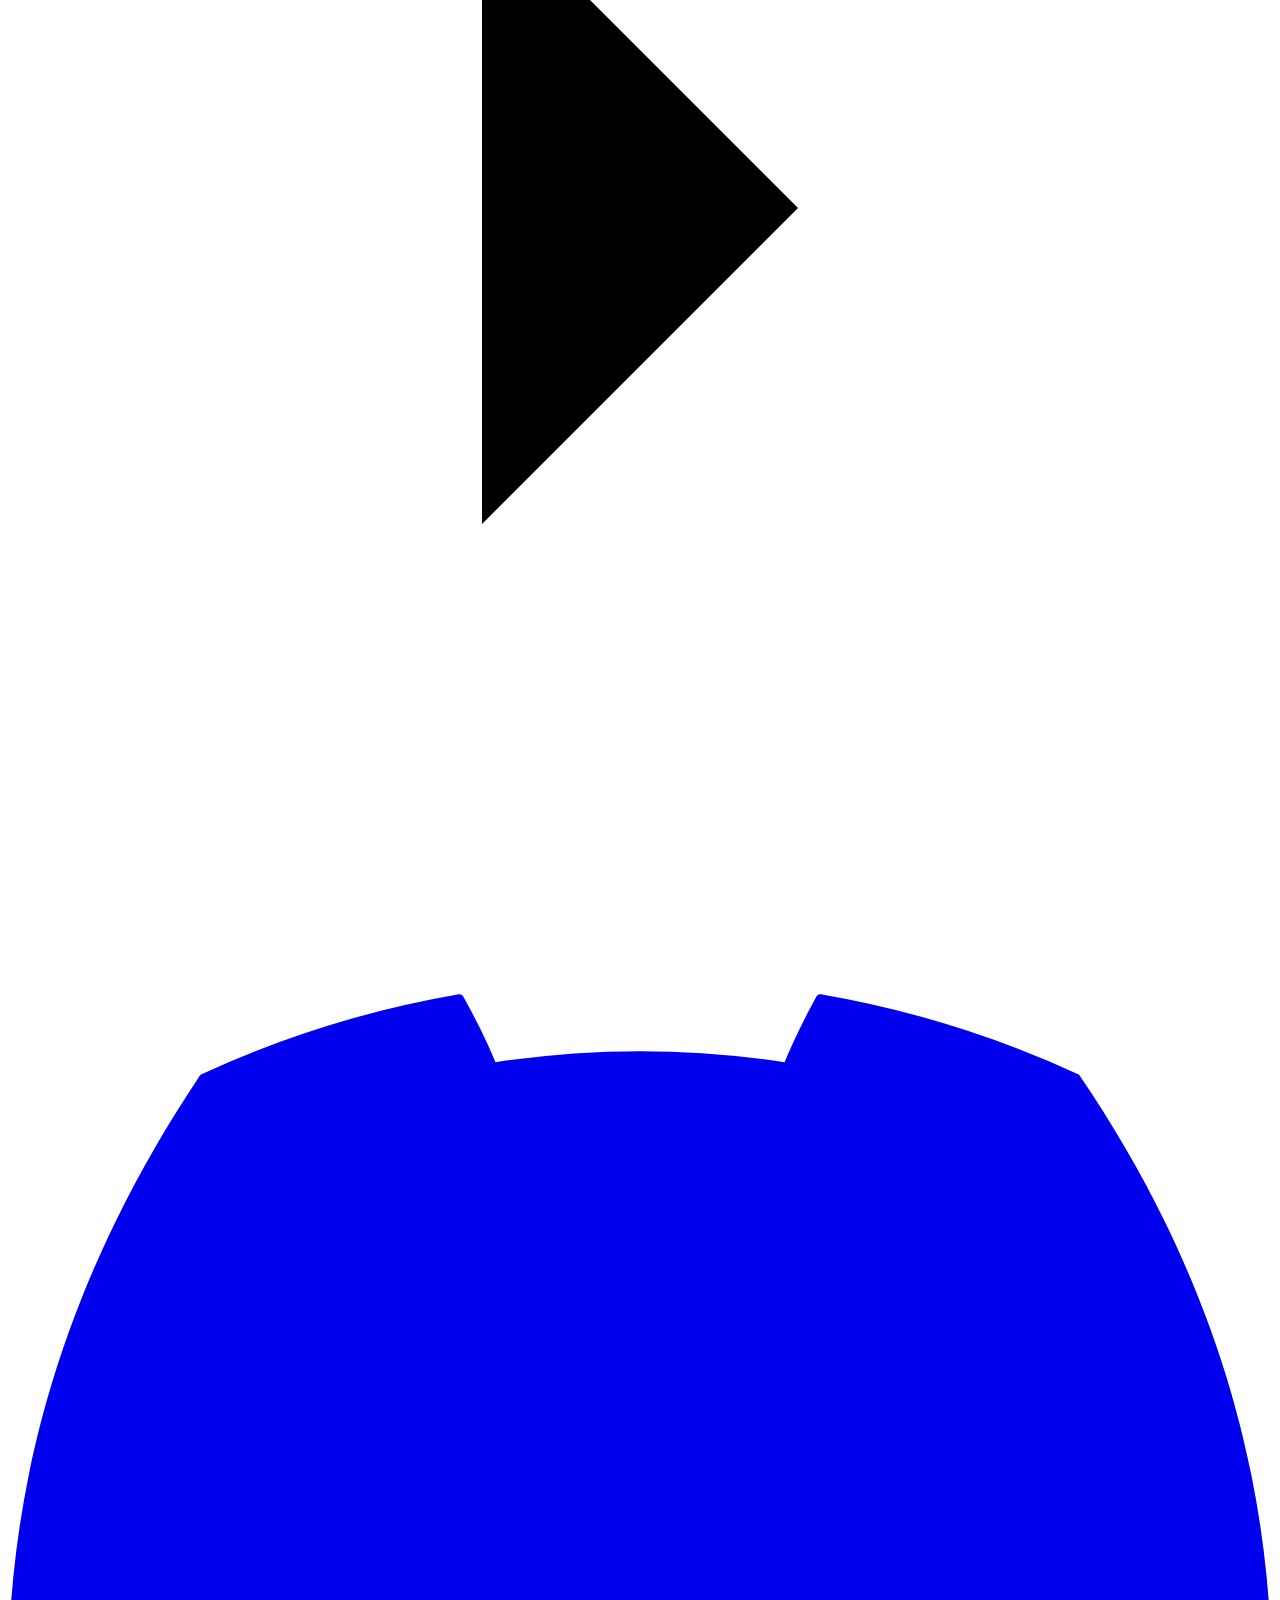
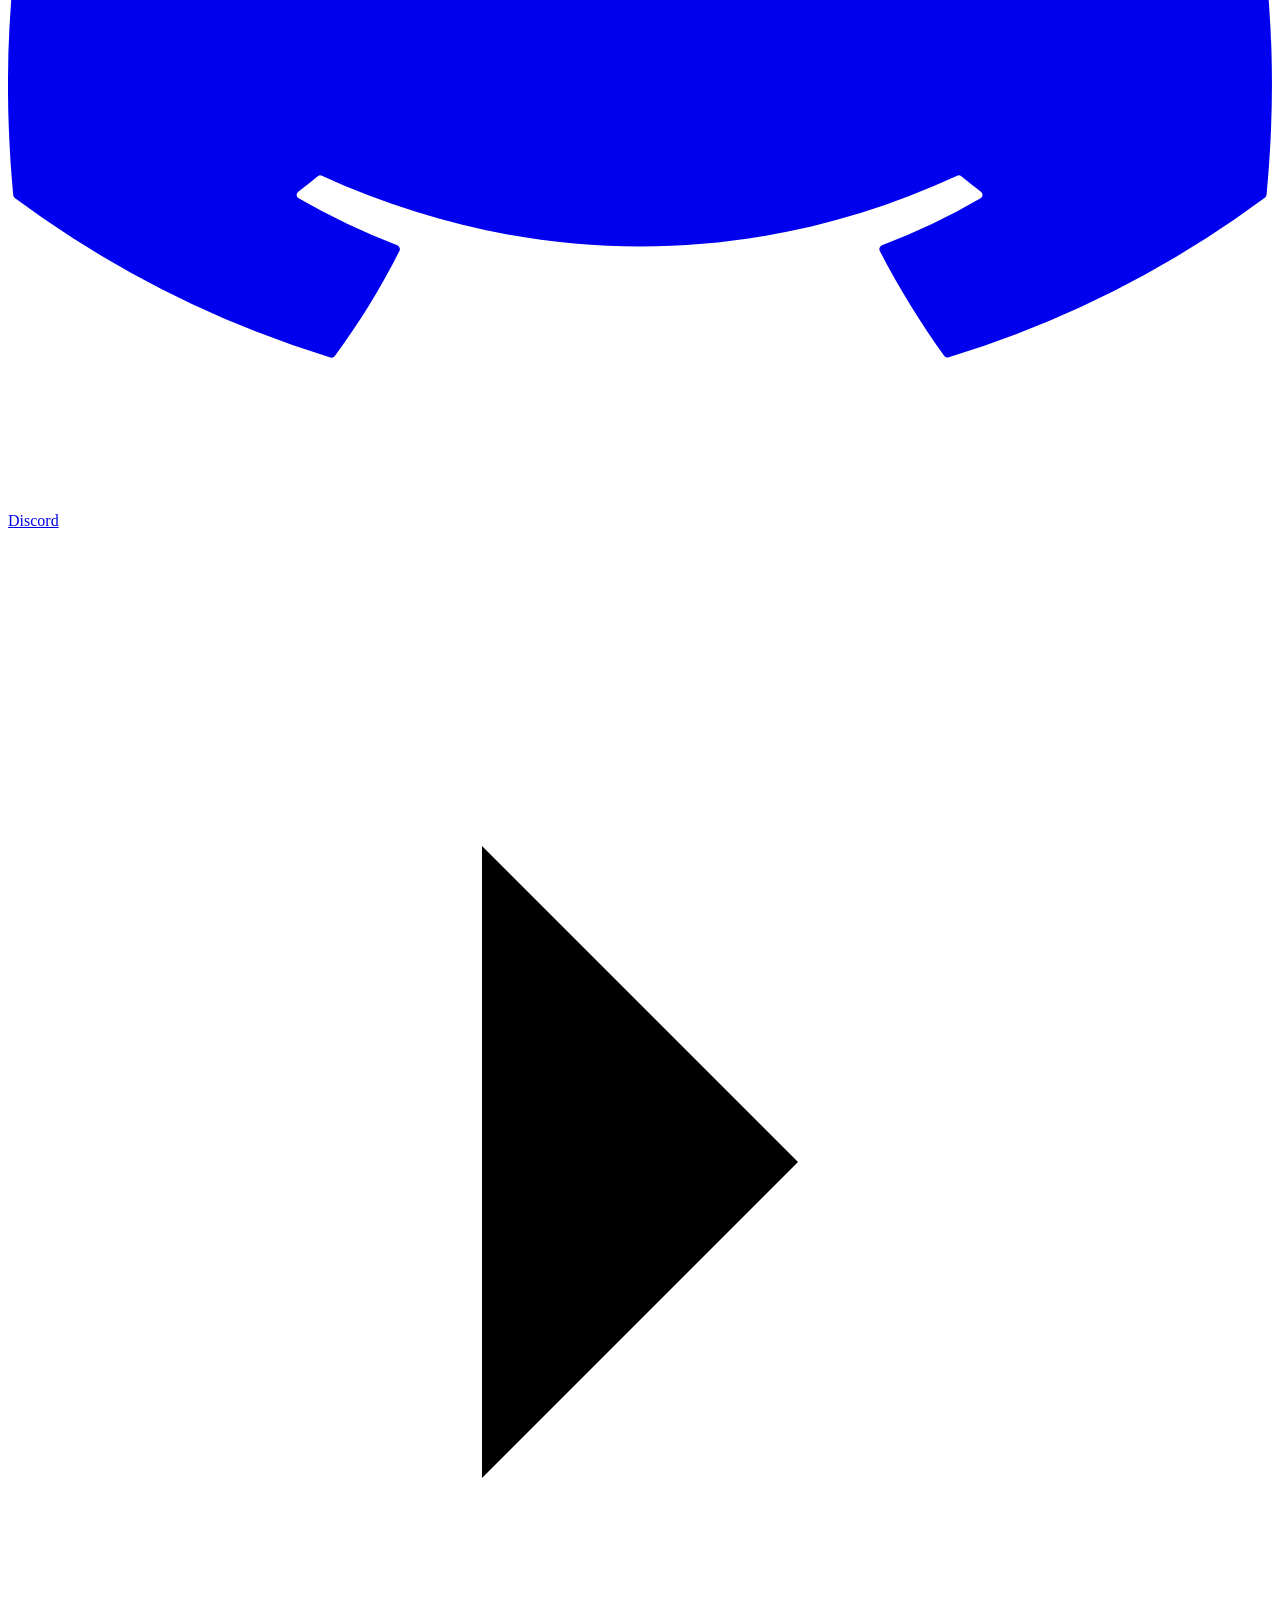
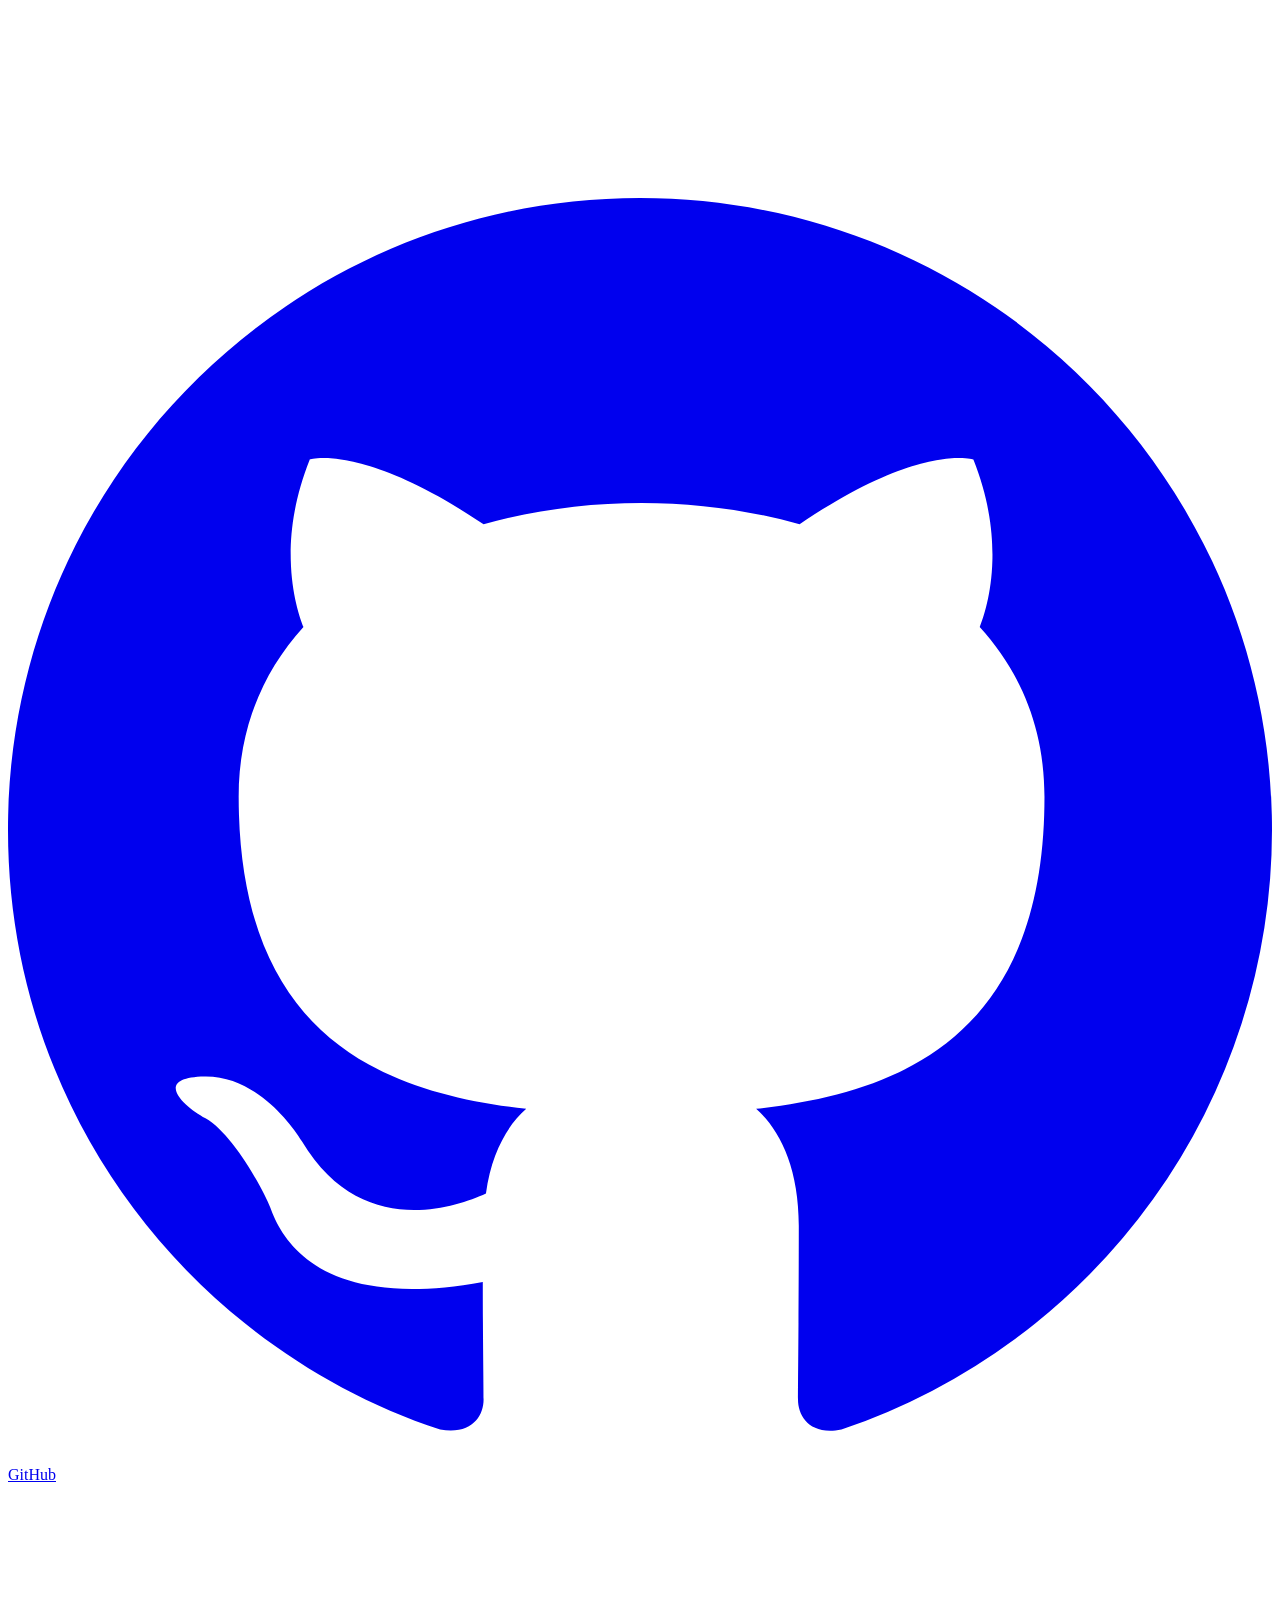
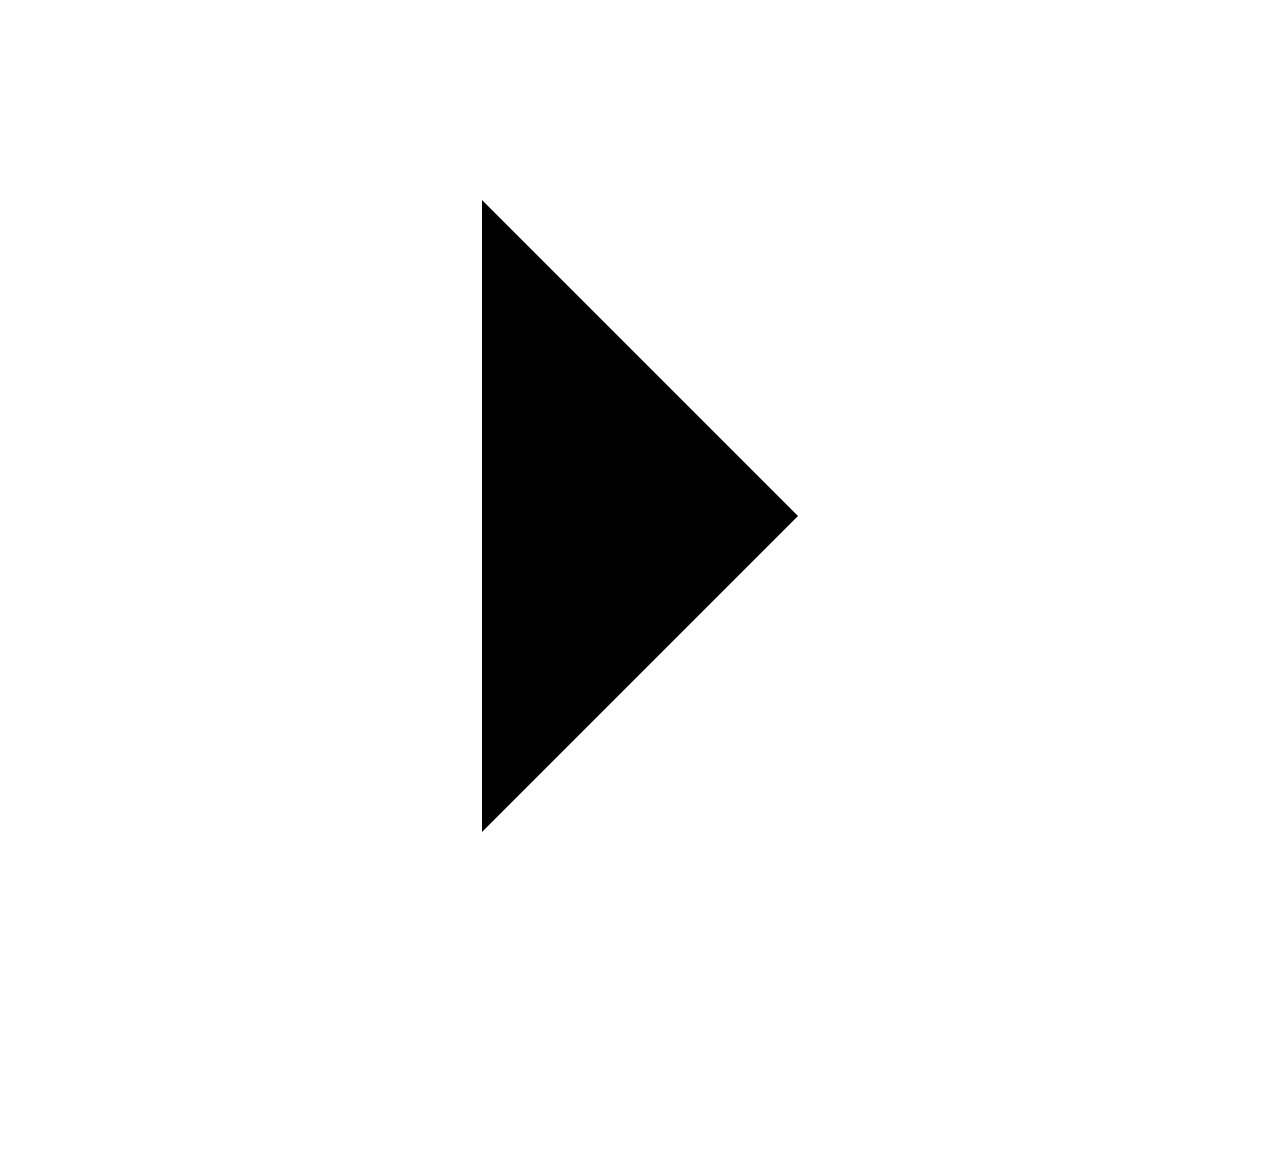
==== commit ee1ba1f9: "nuevo indice + supabase" ====
--- a/index.html
+++ b/index.html
@@ -1,16 +1,18 @@
 <!DOCTYPE html>
 <html lang="es">
+
 <head>
   <meta charset="UTF-8" />
   <meta name="viewport" content="width=device-width, initial-scale=1.0" />
-  <title>Zenit — soyzenitt.es</title>
-  <meta name="description" content="Zenit. Builder de comunidades, moderador, desarrollador web. Presencia digital con identidad propia." />
-
+  <title>Zenit — nativa digital</title>
   <link rel="preconnect" href="https://fonts.googleapis.com" />
   <link rel="preconnect" href="https://fonts.gstatic.com" crossorigin />
-  <link href="https://fonts.googleapis.com/css2?family=Syne:wght@400;600;700;800&family=DM+Sans:ital,wght@0,300;0,400;0,500;1,300&family=JetBrains+Mono:wght@400;500&display=swap" rel="stylesheet" />
-  <link rel="stylesheet" href="css/style.css" />
+  <link
+    href="https://fonts.googleapis.com/css2?family=Syne:wght@400;600;700;800&family=DM+Sans:ital,opsz,wght@0,9..40,300;0,9..40,400;0,9..40,500;1,9..40,300&family=JetBrains+Mono:wght@400;500&display=swap"
+    rel="stylesheet" />
+  <link rel="stylesheet" href="css/main.css" />
 </head>
+
 <body>
 
   <!-- CURSOR -->
@@ -19,453 +21,202 @@
     <div id="cursor-ring"></div>
   </div>
 
-  <!-- NAV -->
-  <nav id="nav">
-    <div class="nav-logo">Zenit</div>
-    <div class="nav-links" id="nav-links">
-      <a href="#about">Sobre mí</a>
-      <a href="#services">Servicios</a>
-      <a href="#world">Mi mundo</a>
-      <a href="#experience">Experiencia</a>
-      <a href="amigos.html" style="color:rgba(244,114,182,0.7);border:1px solid rgba(244,114,182,0.2);padding:8px 16px;border-radius:6px;font-size:0.78rem;transition:color 0.2s,border-color 0.2s,background 0.2s;" onmouseover="this.style.color='#f472b6';this.style.borderColor='rgba(244,114,182,0.5)';this.style.background='rgba(244,114,182,0.06)'" onmouseout="this.style.color='rgba(244,114,182,0.7)';this.style.borderColor='rgba(244,114,182,0.2)';this.style.background='transparent'">Amigos</a>
-      <a href="#contact" class="nav-cta">Contacto</a>
-    </div>
-    <button class="nav-burger" id="nav-burger" aria-label="Menú" style="background:none;border:none;">
-      <span></span><span></span><span></span>
-    </button>
-  </nav>
-
-  <!-- HERO -->
-  <section id="hero">
-    <div class="hero-bg"></div>
-    <canvas id="particles-canvas"></canvas>
-    <div class="hero-content">
-      <div class="hero-badge">Disponible para proyectos</div>
-      <h1 class="hero-title"><span>Zenit</span></h1>
-      <p class="hero-tagline">Construyo presencia. Construyo comunidades.</p>
-      <p class="hero-sub">
-        No soy solo otro perfil en internet. Soy la persona que toma lo digital en serio — 
-        diseño webs que impactan, gestiono comunidades que funcionan y dejo huella donde aparezco.
-      </p>
-      <div class="hero-actions">
-        <a href="#contact" class="btn-primary">Hablemos →</a>
-        <a href="#services" class="btn-ghost">Ver servicios</a>
-      </div>
-    </div>
-    <div class="hero-scroll">
-      <span>SCROLL</span>
-      <div class="scroll-line"></div>
-    </div>
-  </section>
-
-  <div class="gradient-line"></div>
-
-  <!-- ABOUT -->
-  <section id="about">
-    <div class="container">
-      <div class="about-grid">
-        <div class="about-visual reveal">
-          <div class="about-avatar-wrap">
-            <div class="about-avatar-bg"></div>
-            <div class="about-avatar-ring"></div>
-            <div class="about-avatar-inner"></div>
+  <!-- NOISE + BG -->
+  <div class="noise"></div>
+  <div class="bg-orbs">
+    <div class="orb orb-1"></div>
+    <div class="orb orb-2"></div>
+    <div class="orb orb-3"></div>
+  </div>
+
+  <!-- BENTO GRID -->
+  <main class="bento" id="bento">
+
+    <!-- BIO — wide -->
+    <article class="card card--bio" data-delay="0">
+      <div class="card-tag">// who</div>
+      <div class="bio-inner">
+        <div class="bio-avatar">
+          <div class="avatar-glow"></div>
+          <div class="avatar-initials">Z</div>
+        </div>
+        <div class="bio-text">
+          <h1 class="bio-name">Zenit</h1>
+          <p class="bio-role">nativa digital · moderadora · builder</p>
+          <p class="bio-desc">
+            Llevo años construyendo comunidades que no se caen.
+            Me obsesiona el diseño que grita sin perder el control
+            y la gente que aparece cada día aunque nadie les pague.
+            Internet es mi idioma nativo.
+          </p>
+          <div class="bio-chips">
+            <span class="chip">comunidades</span>
+            <span class="chip">diseño</span>
+            <span class="chip">6+ años mod</span>
           </div>
-          <div class="about-stats">
-            <div class="stat-card">
-              <div class="stat-num">+6</div>
-              <div class="stat-label">años activo</div>
+        </div>
+      </div>
+    </article>
+
+    <!-- DISCORD / LANYARD STATUS -->
+    <article class="card card--status" data-delay="1">
+      <div class="card-tag">// live status</div>
+      <div class="status-inner">
+        <div class="status-platform">
+          <svg class="discord-icon" viewBox="0 0 24 24" fill="currentColor">
+            <path
+              d="M20.317 4.37a19.791 19.791 0 0 0-4.885-1.515.074.074 0 0 0-.079.037c-.21.375-.444.864-.608 1.25a18.27 18.27 0 0 0-5.487 0 12.64 12.64 0 0 0-.617-1.25.077.077 0 0 0-.079-.037A19.736 19.736 0 0 0 3.677 4.37a.07.07 0 0 0-.032.027C.533 9.046-.32 13.58.099 18.057c.002.022.015.043.03.055a19.9 19.9 0 0 0 5.993 3.03.078.078 0 0 0 .084-.028c.462-.63.874-1.295 1.226-1.995a.076.076 0 0 0-.041-.106 13.107 13.107 0 0 1-1.872-.892.077.077 0 0 1-.008-.128 10.2 10.2 0 0 0 .372-.292.074.074 0 0 1 .077-.01c3.928 1.793 8.18 1.793 12.062 0a.074.074 0 0 1 .078.01c.12.098.246.198.373.292a.077.077 0 0 1-.006.127 12.299 12.299 0 0 1-1.873.892.077.077 0 0 0-.041.107c.36.698.772 1.362 1.225 1.993a.076.076 0 0 0 .084.028 19.839 19.839 0 0 0 6.002-3.03.077.077 0 0 0 .032-.054c.5-5.177-.838-9.674-3.549-13.66a.061.061 0 0 0-.031-.03zM8.02 15.33c-1.183 0-2.157-1.085-2.157-2.419 0-1.333.956-2.419 2.157-2.419 1.21 0 2.176 1.096 2.157 2.42 0 1.333-.956 2.418-2.157 2.418zm7.975 0c-1.183 0-2.157-1.085-2.157-2.419 0-1.333.955-2.419 2.157-2.419 1.21 0 2.176 1.096 2.157 2.42 0 1.333-.946 2.418-2.157 2.418z" />
+          </svg>
+          <span class="platform-name">Discord</span>
+        </div>
+        <div class="status-body" id="lanyard-status">
+          <div class="status-loading">
+            <div class="status-dot loading-pulse"></div>
+            <span>conectando...</span>
+          </div>
+        </div>
+        <div class="spotify-wrap" id="spotify-wrap" style="display:none">
+          <div class="spotify-bar">
+            <svg viewBox="0 0 24 24" fill="currentColor" class="spotify-ico">
+              <path
+                d="M12 0C5.4 0 0 5.4 0 12s5.4 12 12 12 12-5.4 12-12S18.66 0 12 0zm5.521 17.34c-.24.359-.66.48-1.021.24-2.82-1.74-6.36-2.101-10.561-1.141-.418.122-.779-.179-.899-.539-.12-.421.18-.78.54-.9 4.56-1.021 8.52-.6 11.64 1.32.42.18.479.659.301 1.02zm1.44-3.3c-.301.42-.841.6-1.262.3-3.239-1.98-8.159-2.58-11.939-1.38-.479.12-1.02-.12-1.14-.6-.12-.48.12-1.021.6-1.141C9.6 9.9 15 10.561 18.72 12.84c.361.181.54.78.241 1.2zm.12-3.36C15.24 8.4 8.82 8.16 5.16 9.301c-.6.179-1.2-.181-1.38-.721-.18-.601.18-1.2.72-1.381 4.26-1.26 11.28-1.02 15.721 1.621.539.3.719 1.02.419 1.56-.299.421-1.02.599-1.559.3z" />
+            </svg>
+            <div class="spotify-info" id="spotify-info">
+              <span class="spotify-label">escuchando ahora</span>
+              <span class="spotify-track" id="spotify-track">—</span>
+              <span class="spotify-artist" id="spotify-artist">—</span>
             </div>
-            <div class="stat-card">
-              <div class="stat-num">∞</div>
-              <div class="stat-label">horas online</div>
-            </div>
-            <div class="stat-card">
-              <div class="stat-num">10k+</div>
-              <div class="stat-label">usuarios gestionados</div>
-            </div>
-            <div class="stat-card">
-              <div class="stat-num">100%</div>
-              <div class="stat-label">presencia digital</div>
+            <div class="spotify-wave" id="spotify-wave">
+              <span></span><span></span><span></span><span></span>
             </div>
           </div>
         </div>
-
-        <div class="about-text reveal">
-          <div class="section-label">Sobre mí</div>
-          <h2 class="section-title">Nativa <em>digital</em>.<br>De las que saben.</h2>
-          <p>
-            Internet no es solo una herramienta para mí — es mi ecosistema. 
-            Crecí aquí, entendí cómo funciona la cultura online desde dentro, y aprendí que 
-            <strong>las comunidades son organismos vivos</strong> que necesitan más que reglas: necesitan identidad.
-          </p>
-          <p>
-            Me llamo Zenit. Construyo espacios digitales con estructura y con alma. 
-            Cuando modera, no solo aplica normas — <strong>crea cultura</strong>. 
-            Cuando diseña webs, no entrega páginas — <strong>entrega presencia</strong>.
-          </p>
-          <p>
-            La ambición me mueve. No me conformo con "suficiente". 
-            Cada proyecto que toco tiene que ser mejor que el anterior, 
-            porque en internet mediocre = invisible.
-          </p>
-          <div class="about-tags">
-            <span class="tag">Discord</span>
-            <span class="tag">Community Building</span>
-            <span class="tag">Web Design</span>
-            <span class="tag">Moderation</span>
-            <span class="tag">Internet Culture</span>
-            <span class="tag">Growth</span>
-            <span class="tag">Branding</span>
-          </div>
-        </div>
-      </div>
-    </div>
-  </section>
-
-  <div class="gradient-line"></div>
-
-  <!-- SERVICES -->
-  <section id="services">
-    <div class="container">
-      <div class="reveal">
-        <div class="section-label">Qué hago</div>
-        <h2 class="section-title">Servicios con <em>nivel</em></h2>
-        <p style="max-width:540px;color:rgba(255,255,255,0.5);font-weight:300;line-height:1.8;font-size:0.95rem;">
-          No hago las cosas a medias. Cada servicio está pensado para dejar un impacto real 
-          en tu comunidad o en tu presencia online.
-        </p>
-      </div>
-      <div class="services-grid">
-        <div class="service-card reveal">
-          <div class="service-icon">
-            <!-- Shield icon -->
-            <svg viewBox="0 0 24 24"><path d="M12 22s8-4 8-10V5l-8-3-8 3v7c0 6 8 10 8 10z"/></svg>
-          </div>
-          <h3 class="service-title">Moderación de Discord</h3>
-          <p class="service-desc">Moderación profesional que va más allá de banear cuentas. Construyo entornos sanos donde la gente quiere quedarse.</p>
-          <ul class="service-features">
-            <li>Configuración de bots avanzada</li>
-            <li>Sistemas antiabuso y antispam</li>
-            <li>Gestión de conflictos</li>
-            <li>Roles y estructura de servidor</li>
-          </ul>
-        </div>
-        <div class="service-card reveal">
-          <div class="service-icon">
-            <!-- Globe icon -->
-            <svg viewBox="0 0 24 24"><circle cx="12" cy="12" r="10"/><line x1="2" y1="12" x2="22" y2="12"/><path d="M12 2a15.3 15.3 0 0 1 4 10 15.3 15.3 0 0 1-4 10 15.3 15.3 0 0 1-4-10 15.3 15.3 0 0 1 4-10z"/></svg>
-          </div>
-          <h3 class="service-title">Páginas Web</h3>
-          <p class="service-desc">Webs con identidad real. No plantillas genéricas — diseños únicos que reflejan quién eres y convierten visitas en acción.</p>
-          <ul class="service-features">
-            <li>Landing pages &amp; portfolios</li>
-            <li>Diseño UI/UX moderno</li>
-            <li>Optimización de rendimiento</li>
-            <li>Animaciones &amp; microinteracciones</li>
-          </ul>
-        </div>
-        <div class="service-card reveal">
-          <div class="service-icon">
-            <!-- Users icon -->
-            <svg viewBox="0 0 24 24"><path d="M17 21v-2a4 4 0 0 0-4-4H5a4 4 0 0 0-4 4v2"/><circle cx="9" cy="7" r="4"/><path d="M23 21v-2a4 4 0 0 0-3-3.87"/><path d="M16 3.13a4 4 0 0 1 0 7.75"/></svg>
-          </div>
-          <h3 class="service-title">Gestión de Comunidades</h3>
-          <p class="service-desc">Una comunidad sin gestión es ruido. Con la gestión correcta es un activo que crece solo. Ahí es donde entro yo.</p>
-          <ul class="service-features">
-            <li>Estrategia de engagement</li>
-            <li>Creación de dinámicas y eventos</li>
-            <li>Onboarding de nuevos miembros</li>
-            <li>Cultura y valores de comunidad</li>
-          </ul>
-        </div>
-        <div class="service-card reveal">
-          <div class="service-icon">
-            <!-- Settings icon -->
-            <svg viewBox="0 0 24 24"><circle cx="12" cy="12" r="3"/><path d="M19.4 15a1.65 1.65 0 0 0 .33 1.82l.06.06a2 2 0 0 1-2.83 2.83l-.06-.06a1.65 1.65 0 0 0-1.82-.33 1.65 1.65 0 0 0-1 1.51V21a2 2 0 0 1-4 0v-.09A1.65 1.65 0 0 0 9 19.4a1.65 1.65 0 0 0-1.82.33l-.06.06a2 2 0 0 1-2.83-2.83l.06-.06A1.65 1.65 0 0 0 4.68 15a1.65 1.65 0 0 0-1.51-1H3a2 2 0 0 1 0-4h.09A1.65 1.65 0 0 0 4.6 9a1.65 1.65 0 0 0-.33-1.82l-.06-.06a2 2 0 0 1 2.83-2.83l.06.06A1.65 1.65 0 0 0 9 4.68a1.65 1.65 0 0 0 1-1.51V3a2 2 0 0 1 4 0v.09a1.65 1.65 0 0 0 1 1.51 1.65 1.65 0 0 0 1.82-.33l.06-.06a2 2 0 0 1 2.83 2.83l-.06.06A1.65 1.65 0 0 0 19.4 9a1.65 1.65 0 0 0 1.51 1H21a2 2 0 0 1 0 4h-.09a1.65 1.65 0 0 0-1.51 1z"/></svg>
-          </div>
-          <h3 class="service-title">Setup de Servidor</h3>
-          <p class="service-desc">Construyo servidores de Discord desde cero — arquitectura, canales, permisos, bots. Listos para escalar.</p>
-          <ul class="service-features">
-            <li>Diseño de estructura completa</li>
-            <li>Integración de bots personalizados</li>
-            <li>Automatizaciones y workflows</li>
-            <li>Sistemas de verificación</li>
-          </ul>
-        </div>
-      </div>
-    </div>
-  </section>
-
-  <div class="gradient-line"></div>
-
-  <!-- MI MUNDO -->
-  <section id="world">
-    <div class="container">
-      <div class="reveal">
-        <div class="section-label">Mi mundo</div>
-        <h2 class="section-title">Lo que me <em>define</em></h2>
-        <p style="max-width:500px;color:rgba(255,255,255,0.5);font-weight:300;line-height:1.8;font-size:0.95rem;">
-          Más allá del trabajo. Aquí es donde vivo digitalmente.
-        </p>
-      </div>
-      <div class="world-grid">
-
-        <!-- Projects status -->
-        <div class="world-card wc-1 reveal">
-          <div class="world-card-label">// estado actual</div>
-          <div class="world-card-title">Proyectos activos</div>
-          <div class="status-list">
-            <div class="status-item">
-              <span>Moderación RickyEdit</span>
-              <span class="status-badge s-active">activo</span>
-            </div>
-            <div class="status-item">
-              <span>Servidor Pereira</span>
-              <span class="status-badge s-active">activo</span>
-            </div>
-            <div class="status-item">
-              <span>Nuevos proyectos web</span>
-              <span class="status-badge s-building">en marcha</span>
-            </div>
-            <div class="status-item">
-              <span>Brand propio → soyzenitt.es</span>
-              <span class="status-badge s-active">online</span>
-            </div>
-            <div class="status-item">
-              <span>Próxima comunidad</span>
-              <span class="status-badge s-idea">planeando</span>
-            </div>
-          </div>
-        </div>
-
-        <!-- Terminal -->
-        <div class="world-card wc-2 reveal">
-          <div class="world-card-label">// terminal</div>
-          <div class="terminal-body">
-            <div class="terminal-line"><span class="t-prompt">zenit@net</span><span class="t-cmd">:~ $ whoami</span></div>
-            <div class="terminal-line"><span class="t-out">community builder, web dev, mod pro</span></div>
-            <div class="terminal-line"><span class="t-prompt">zenit@net</span><span class="t-cmd">:~ $ skills --list</span></div>
-            <div class="terminal-line"><span class="t-out">discord, css, js, community mgmt</span></div>
-            <div class="terminal-line"><span class="t-prompt">zenit@net</span><span class="t-cmd">:~ $ status</span></div>
-            <div class="terminal-line"><span class="t-out">online 24/7. always building.</span></div>
-            <div class="terminal-line"><span class="t-comment"># available for collab →</span></div>
-          </div>
-        </div>
-
-        <!-- Philosophy -->
-        <div class="world-card wc-3 reveal">
-          <div class="world-card-label">// filosofía</div>
-          <div class="world-card-title">Cómo pienso</div>
-          <div class="philosophy-quote">
-            "Internet premia a los que aparecen todos los días. Yo aparezco, y encima lo hago bien."
-          </div>
-        </div>
-
-        <!-- Interests -->
-        <div class="world-card wc-4 reveal">
-          <div class="world-card-label">// intereses</div>
-          <div class="world-card-title">En lo que vivo</div>
-          <div class="interests-list">
-            <span class="interest-item">Discord</span>
-            <span class="interest-item">Internet culture</span>
-            <span class="interest-item">UI Design</span>
-            <span class="interest-item">Community lore</span>
-            <span class="interest-item">Web dev</span>
-            <span class="interest-item">Digital branding</span>
-            <span class="interest-item">Growth</span>
-            <span class="interest-item">Automation</span>
-          </div>
-        </div>
-
-        <!-- Online hours -->
-        <div class="world-card wc-5 reveal">
-          <div class="world-card-label">// actividad</div>
-          <div class="world-card-title">Online</div>
-          <div class="hour-blocks" id="hour-blocks"></div>
-          <div class="hour-labels"><span>00h</span><span>12h</span><span>24h</span></div>
-        </div>
-
-        <!-- Internet presence -->
-        <div class="world-card wc-6 reveal">
-          <div class="world-card-label">// presencia</div>
-          <div class="world-card-title">Dónde estoy</div>
-          <p class="world-card-body" style="margin-bottom:14px;">
-            Principalmente en Discord, pero la presencia digital se extiende. 
-            Cada plataforma con su estrategia, cada comunidad con su voz.
-          </p>
-          <div style="display:flex;gap:10px;flex-wrap:wrap;">
-            <div style="padding:8px 14px;border-radius:8px;background:rgba(88,101,242,0.1);border:1px solid rgba(88,101,242,0.2);font-family:var(--font-mono);font-size:0.75rem;color:#8b95f5;">Discord</div>
-            <div style="padding:8px 14px;border-radius:8px;background:rgba(168,85,247,0.08);border:1px solid rgba(168,85,247,0.15);font-family:var(--font-mono);font-size:0.75rem;color:var(--p200);">Web</div>
-          </div>
-        </div>
-
-        <!-- Mindset -->
-        <div class="world-card wc-7 reveal" style="background:linear-gradient(135deg,rgba(168,85,247,0.07),rgba(147,51,234,0.03));">
-          <div class="world-card-label">// mentalidad</div>
-          <div class="world-card-title">Lo que me mueve</div>
-          <p class="world-card-body">
-            No busco ser la más ruidosa. Busco ser la más consistente. 
-            Cada servidor que modera, cada web que diseño — deja algo que no tenía antes. 
-            Eso es lo que significa <strong style="color:var(--p200)">hacer internet mejor</strong>.
-          </p>
-        </div>
-
-      </div>
-    </div>
-  </section>
-
-  <div class="gradient-line"></div>
-
-  <!-- EXPERIENCE -->
-  <section id="experience">
-    <div class="container">
-      <div class="reveal">
-        <div class="section-label">Experiencia</div>
-        <h2 class="section-title">Dónde he <em>dejado huella</em></h2>
-      </div>
-      <div class="exp-grid">
-
-        <div class="exp-card featured reveal">
-          <div class="exp-card-bg"></div>
-          <div class="exp-server">RickyEdit</div>
-          <div class="exp-role">Moderadora Senior</div>
-          <div class="exp-period">6 años · Servidor activo</div>
-          <p class="exp-desc">
-            Uno de los servidores más grandes de la comunidad creativa hispana. 
-            Gestión de un ecosistema de miles de miembros — desde resolución de conflictos 
-            hasta estructura de canales y cultura interna. No era solo moderar: era mantener vivo un espacio donde la gente se queda.
-          </p>
-          <div class="exp-impact">
-            <span class="impact-pill">Miles de usuarios</span>
-            <span class="impact-pill">Gestión de conflictos</span>
-            <span class="impact-pill">Cultura de servidor</span>
-            <span class="impact-pill">Coordinación de equipo</span>
-          </div>
-        </div>
-
-        <div class="exp-card reveal">
-          <div class="exp-card-bg"></div>
-          <div class="exp-server">Pereira</div>
-          <div class="exp-role">Moderadora</div>
-          <div class="exp-period">Largo plazo · Rol activo</div>
-          <p class="exp-desc">
-            Presencia clave en la gestión diaria del servidor. 
-            Aplicación de normativas, soporte a usuarios y mantenimiento del orden 
-            en una comunidad con actividad constante.
-          </p>
-          <div class="exp-impact">
-            <span class="impact-pill">Comunidad activa</span>
-            <span class="impact-pill">Soporte a usuarios</span>
-            <span class="impact-pill">Normativa</span>
-          </div>
-        </div>
-
-        <div class="exp-card reveal">
-          <div class="exp-card-bg"></div>
-          <div class="exp-server">soyzenitt.es</div>
-          <div class="exp-role">Builder personal</div>
-          <div class="exp-period">Marca propia · En activo</div>
-          <p class="exp-desc">
-            Construcción de identidad digital propia desde cero. 
-            Diseño web, branding y presencia online — todo bajo una misma marca 
-            que crece con cada proyecto.
-          </p>
-          <div class="exp-impact">
-            <span class="impact-pill">Branding propio</span>
-            <span class="impact-pill">Web design</span>
-            <span class="impact-pill">Identidad digital</span>
-          </div>
-        </div>
-
-      </div>
-    </div>
-  </section>
-
-  <div class="gradient-line"></div>
-
-  <!-- CONTACT -->
-  <section id="contact">
-    <div class="container">
-      <div class="reveal">
-        <div class="section-label">Contacto</div>
-        <h2 class="section-title">¿Tienes un <em>proyecto</em>?</h2>
-      </div>
-      <div class="contact-wrap">
-        <div class="contact-info reveal">
-          <h3>Hablemos sin rodeos.</h3>
-          <p>
-            Si tienes una idea, una comunidad que necesita dirección, 
-            o una web que no existe todavía — escríbeme. 
-            Respondo rápido y voy al grano.
-          </p>
-          <div class="contact-links">
-            <a href="https://discord.com" target="_blank" class="contact-link">
-              <span class="contact-link-icon">
-                <!-- Chat bubble -->
-                <svg viewBox="0 0 24 24"><path d="M21 15a2 2 0 0 1-2 2H7l-4 4V5a2 2 0 0 1 2-2h14a2 2 0 0 1 2 2z"/></svg>
-              </span>
-              <span class="contact-link-text">Discord · @zenitt</span>
-              <span class="contact-link-arrow">↗</span>
-            </a>
-            <a href="mailto:hola@soyzenitt.es" class="contact-link">
-              <span class="contact-link-icon">
-                <!-- Mail -->
-                <svg viewBox="0 0 24 24"><path d="M4 4h16c1.1 0 2 .9 2 2v12c0 1.1-.9 2-2 2H4c-1.1 0-2-.9-2-2V6c0-1.1.9-2 2-2z"/><polyline points="22,6 12,13 2,6"/></svg>
-              </span>
-              <span class="contact-link-text">hola@soyzenitt.es</span>
-              <span class="contact-link-arrow">↗</span>
-            </a>
-            <a href="https://soyzenitt.es" class="contact-link">
-              <span class="contact-link-icon">
-                <!-- Globe -->
-                <svg viewBox="0 0 24 24"><circle cx="12" cy="12" r="10"/><line x1="2" y1="12" x2="22" y2="12"/><path d="M12 2a15.3 15.3 0 0 1 4 10 15.3 15.3 0 0 1-4 10 15.3 15.3 0 0 1-4-10 15.3 15.3 0 0 1 4-10z"/></svg>
-              </span>
-              <span class="contact-link-text">soyzenitt.es</span>
-              <span class="contact-link-arrow">↗</span>
-            </a>
-          </div>
-        </div>
-
-        <div class="reveal">
-          <form class="contact-form" id="contact-form">
-            <div class="form-group">
-              <label for="name">Nombre</label>
-              <input type="text" id="name" placeholder="Tu nombre" required />
-            </div>
-            <div class="form-group">
-              <label for="email">Email o Discord</label>
-              <input type="text" id="email" placeholder="tu@email.com o usuario#0000" required />
-            </div>
-            <div class="form-group">
-              <label for="subject">Asunto</label>
-              <input type="text" id="subject" placeholder="Web, comunidad, moderación..." />
-            </div>
-            <div class="form-group">
-              <label for="message">Mensaje</label>
-              <textarea id="message" placeholder="Cuéntame qué necesitas..." required></textarea>
-            </div>
-            <button type="submit" class="form-submit">Enviar mensaje</button>
-          </form>
-          <div class="form-success" id="form-success">
-            Mensaje recibido. Te respondo pronto.
-          </div>
-        </div>
-      </div>
-    </div>
-  </section>
-
-  <!-- FOOTER -->
-  <footer>
-    <div>
-      <div class="footer-brand"><span>Zenit</span></div>
-      <div class="footer-domain">soyzenitt.es</div>
-    </div>
-    <div class="footer-copy">
-      &copy; 2025 Zenit. Hecha con muchas horas online.<br>
-      <a href="https://soyzenitt.es">soyzenitt.es</a>
-    </div>
-  </footer>
+      </div>
+    </article>
+
+    <!-- HORA LOCAL -->
+    <article class="card card--clock" data-delay="2">
+      <div class="card-tag">// hora local</div>
+      <div class="clock-inner">
+        <div class="clock-time" id="clock-time">--:--:--</div>
+        <div class="clock-date" id="clock-date">—</div>
+        <div class="clock-tz">España · UTC+1/+2</div>
+      </div>
+    </article>
+
+    <!-- FILOSOFÍA -->
+    <article class="card card--quote" data-delay="3">
+      <div class="card-tag">// filosofía</div>
+      <blockquote class="quote-text">
+        Internet es el lugar más raro y más honesto que existe.
+        <br />Yo prefiero ser auténtica aunque todos estén mirando.
+      </blockquote>
+      <div class="quote-glyph">"</div>
+    </article>
+
+    <!-- PORTAFOLIO CTA -->
+    <article class="card card--cta card--portfolio" data-delay="4">
+      <div class="card-tag">// trabajo</div>
+      <div class="cta-inner">
+        <h2 class="cta-title">Mi Portafolio</h2>
+        <p class="cta-desc">Proyectos, comunidades y cosas que he construido.</p>
+        <a href="portafolio.html" class="cta-btn">
+          Ver trabajo
+          <svg viewBox="0 0 24 24">
+            <polyline points="9 18 15 12 9 6" />
+          </svg>
+        </a>
+      </div>
+      <div class="cta-deco">→</div>
+    </article>
+
+    <!-- AMIGOS CTA -->
+    <article class="card card--cta card--amigos" data-delay="5">
+      <div class="card-tag">// privado</div>
+      <div class="cta-inner">
+        <h2 class="cta-title">Zona de Amigos</h2>
+        <p class="cta-desc">Acceso restringido. Solo si sabes quién eres.</p>
+        <a href="amigos.html" class="cta-btn cta-btn--pink">
+          Entrar
+          <svg viewBox="0 0 24 24">
+            <polyline points="9 18 15 12 9 6" />
+          </svg>
+        </a>
+      </div>
+      <div class="cta-deco cta-deco--pink">⬡</div>
+    </article>
+
+    <!-- STACK / INTERESES -->
+    <article class="card card--stack" data-delay="6">
+      <div class="card-tag">// stack & vibes</div>
+      <div class="stack-grid">
+        <div class="stack-item">
+          <span class="stack-icon">⌨</span>
+          <span>HTML / CSS / JS</span>
+        </div>
+        <div class="stack-item">
+          <span class="stack-icon">☁</span>
+          <span>Cloudflare</span>
+        </div>
+        <div class="stack-item">
+          <span class="stack-icon">🗄</span>
+          <span>Supabase</span>
+        </div>
+        <div class="stack-item">
+          <span class="stack-icon">🎵</span>
+          <span>Hyperpop 3am</span>
+        </div>
+        <div class="stack-item">
+          <span class="stack-icon">👥</span>
+          <span>Community Mgmt</span>
+        </div>
+        <div class="stack-item">
+          <span class="stack-icon">🌐</span>
+          <span>Discord</span>
+        </div>
+      </div>
+    </article>
+
+    <!-- REDES SOCIALES -->
+    <article class="card card--links" data-delay="7">
+      <div class="card-tag">// encuéntrame</div>
+      <div class="links-list">
+        <a href="https://twitter.com/soyzenitt" target="_blank" rel="noopener" class="social-link">
+          <svg viewBox="0 0 24 24" fill="currentColor">
+            <path
+              d="M18.244 2.25h3.308l-7.227 8.26 8.502 11.24H16.17l-4.714-6.231-5.401 6.231H2.746l7.73-8.835L1.254 2.25H8.08l4.253 5.622zm-1.161 17.52h1.833L7.084 4.126H5.117z" />
+          </svg>
+          <span>@soyzenitt</span>
+          <svg class="link-arrow" viewBox="0 0 24 24">
+            <polyline points="9 18 15 12 9 6" />
+          </svg>
+        </a>
+        <a href="https://discord.com" target="_blank" rel="noopener" class="social-link">
+          <svg viewBox="0 0 24 24" fill="currentColor">
+            <path
+              d="M20.317 4.37a19.791 19.791 0 0 0-4.885-1.515.074.074 0 0 0-.079.037c-.21.375-.444.864-.608 1.25a18.27 18.27 0 0 0-5.487 0 12.64 12.64 0 0 0-.617-1.25.077.077 0 0 0-.079-.037A19.736 19.736 0 0 0 3.677 4.37a.07.07 0 0 0-.032.027C.533 9.046-.32 13.58.099 18.057c.002.022.015.043.03.055a19.9 19.9 0 0 0 5.993 3.03.078.078 0 0 0 .084-.028c.462-.63.874-1.295 1.226-1.995a.076.076 0 0 0-.041-.106 13.107 13.107 0 0 1-1.872-.892.077.077 0 0 1-.008-.128 10.2 10.2 0 0 0 .372-.292.074.074 0 0 1 .077-.01c3.928 1.793 8.18 1.793 12.062 0a.074.074 0 0 1 .078.01c.12.098.246.198.373.292a.077.077 0 0 1-.006.127 12.299 12.299 0 0 1-1.873.892.077.077 0 0 0-.041.107c.36.698.772 1.362 1.225 1.993a.076.076 0 0 0 .084.028 19.839 19.839 0 0 0 6.002-3.03.077.077 0 0 0 .032-.054c.5-5.177-.838-9.674-3.549-13.66a.061.061 0 0 0-.031-.03z" />
+          </svg>
+          <span>Discord</span>
+          <svg class="link-arrow" viewBox="0 0 24 24">
+            <polyline points="9 18 15 12 9 6" />
+          </svg>
+        </a>
+        <a href="https://github.com" target="_blank" rel="noopener" class="social-link">
+          <svg viewBox="0 0 24 24" fill="currentColor">
+            <path
+              d="M12 0C5.37 0 0 5.37 0 12c0 5.31 3.435 9.795 8.205 11.385.6.105.825-.255.825-.57 0-.285-.015-1.23-.015-2.235-3.015.555-3.795-.735-4.035-1.41-.135-.345-.72-1.41-1.23-1.695-.42-.225-1.02-.78-.015-.795.945-.015 1.62.87 1.845 1.23 1.08 1.815 2.805 1.305 3.495.99.105-.78.42-1.305.765-1.605-2.67-.3-5.46-1.335-5.46-5.925 0-1.305.465-2.385 1.23-3.225-.12-.3-.54-1.53.12-3.18 0 0 1.005-.315 3.3 1.23.96-.27 1.98-.405 3-.405s2.04.135 3 .405c2.295-1.56 3.3-1.23 3.3-1.23.66 1.65.24 2.88.12 3.18.765.84 1.23 1.905 1.23 3.225 0 4.605-2.805 5.625-5.475 5.925.435.375.81 1.095.81 2.22 0 1.605-.015 2.895-.015 3.3 0 .315.225.69.825.57A12.02 12.02 0 0 0 24 12c0-6.63-5.37-12-12-12z" />
+          </svg>
+          <span>GitHub</span>
+          <svg class="link-arrow" viewBox="0 0 24 24">
+            <polyline points="9 18 15 12 9 6" />
+          </svg>
+        </a>
+      </div>
+    </article>
+
+  </main>
 
   <script src="js/main.js"></script>
 </body>
-</html>
+
+</html>
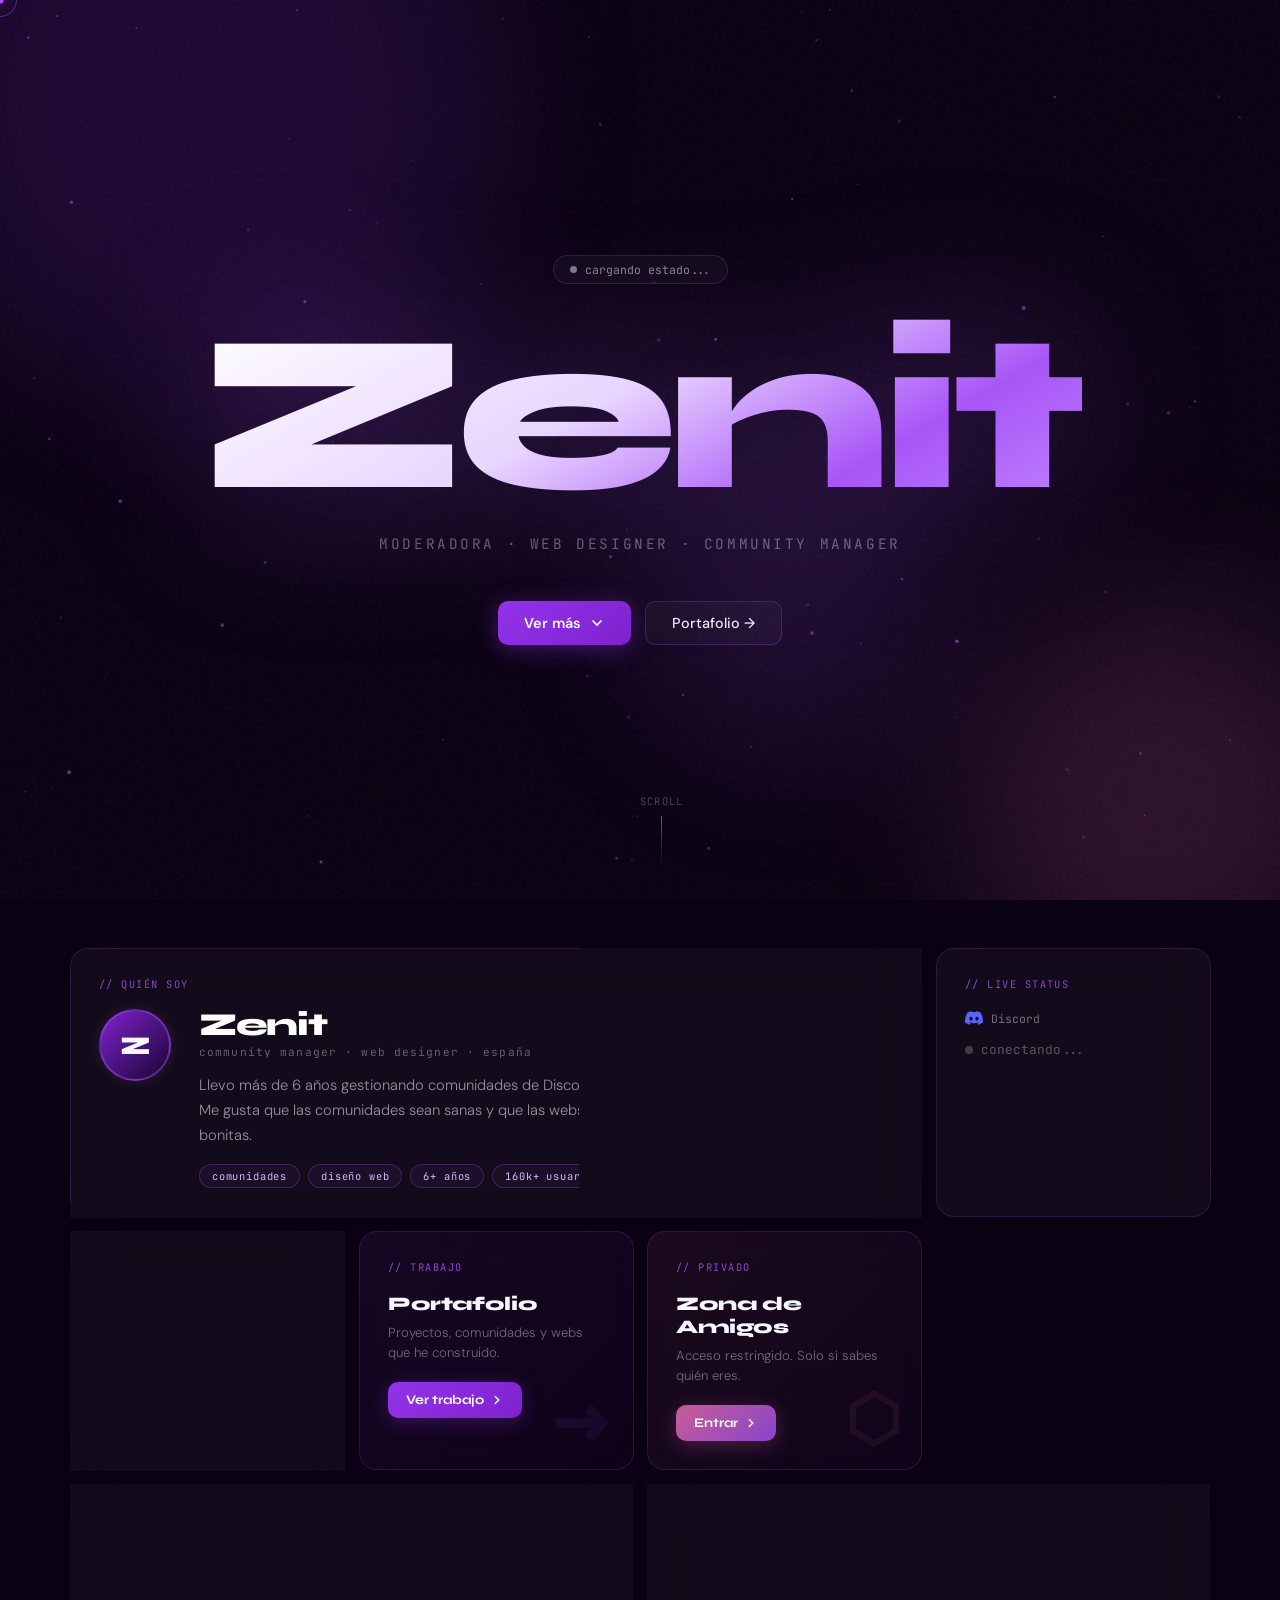
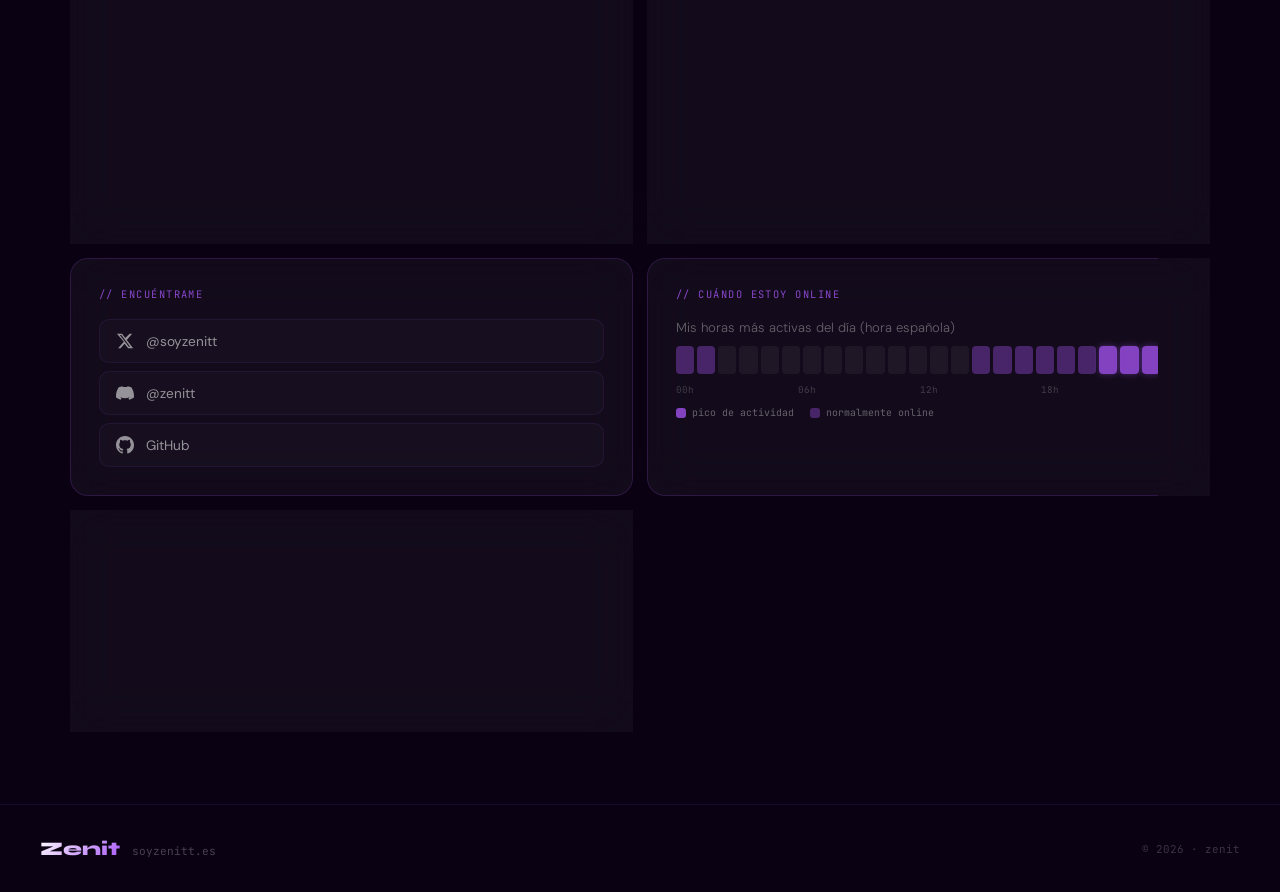
==== commit 20161720: "nueva estética" ====
--- a/index.html
+++ b/index.html
@@ -4,7 +4,9 @@
 <head>
   <meta charset="UTF-8" />
   <meta name="viewport" content="width=device-width, initial-scale=1.0" />
-  <title>Zenit — nativa digital</title>
+  <title>Zenit</title>
+  <meta name="description" content="Zenit — moderadora, web designer, community manager." />
+
   <link rel="preconnect" href="https://fonts.googleapis.com" />
   <link rel="preconnect" href="https://fonts.gstatic.com" crossorigin />
   <link
@@ -21,44 +23,80 @@
     <div id="cursor-ring"></div>
   </div>
 
-  <!-- NOISE + BG -->
+  <!-- NOISE -->
   <div class="noise"></div>
+
+  <!-- BG ORBS -->
   <div class="bg-orbs">
     <div class="orb orb-1"></div>
     <div class="orb orb-2"></div>
     <div class="orb orb-3"></div>
   </div>
 
-  <!-- BENTO GRID -->
+  <!-- ══════════════════════════════════════════
+       HERO FULLSCREEN
+  ══════════════════════════════════════════ -->
+  <section id="hero">
+    <canvas id="particles-canvas"></canvas>
+
+    <div class="hero-content">
+      <div class="hero-eyebrow" id="hero-eyebrow">
+        <span class="hero-dot" id="hero-dot"></span>
+        <span id="hero-status-text">cargando estado...</span>
+      </div>
+
+      <h1 class="hero-name">Zenit</h1>
+
+      <p class="hero-sub">moderadora · web designer · community manager</p>
+
+      <div class="hero-actions">
+        <a href="#bento" class="btn-scroll">
+          Ver más
+          <svg viewBox="0 0 24 24" stroke="currentColor" fill="none" stroke-width="2.5" stroke-linecap="round">
+            <polyline points="6 9 12 15 18 9" />
+          </svg>
+        </a>
+        <a href="portafolio.html" class="btn-ghost-hero">Portafolio →</a>
+      </div>
+    </div>
+
+    <div class="hero-scroll-hint">
+      <span>SCROLL</span>
+      <div class="scroll-line"></div>
+    </div>
+  </section>
+
+  <!-- ══════════════════════════════════════════
+       BENTO GRID
+  ══════════════════════════════════════════ -->
   <main class="bento" id="bento">
 
-    <!-- BIO — wide -->
+    <!-- 1 · BIO — 3 cols -->
     <article class="card card--bio" data-delay="0">
-      <div class="card-tag">// who</div>
+      <div class="card-tag">// quién soy</div>
       <div class="bio-inner">
         <div class="bio-avatar">
           <div class="avatar-glow"></div>
           <div class="avatar-initials">Z</div>
         </div>
         <div class="bio-text">
-          <h1 class="bio-name">Zenit</h1>
-          <p class="bio-role">nativa digital · moderadora · builder</p>
+          <h2 class="bio-name">Zenit</h2>
+          <p class="bio-role">community manager · web designer · españa</p>
           <p class="bio-desc">
-            Llevo años construyendo comunidades que no se caen.
-            Me obsesiona el diseño que grita sin perder el control
-            y la gente que aparece cada día aunque nadie les pague.
-            Internet es mi idioma nativo.
+            Llevo más de 6 años gestionando comunidades de Discord y haciendo webs.
+            Me gusta que las comunidades sean sanas y que las webs sean funcionales y bonitas.
           </p>
           <div class="bio-chips">
             <span class="chip">comunidades</span>
-            <span class="chip">diseño</span>
-            <span class="chip">6+ años mod</span>
-          </div>
-        </div>
-      </div>
-    </article>
-
-    <!-- DISCORD / LANYARD STATUS -->
+            <span class="chip">diseño web</span>
+            <span class="chip">6+ años</span>
+            <span class="chip">160k+ usuarios</span>
+          </div>
+        </div>
+      </div>
+    </article>
+
+    <!-- 2 · DISCORD / SPOTIFY STATUS — 1 col -->
     <article class="card card--status" data-delay="1">
       <div class="card-tag">// live status</div>
       <div class="status-inner">
@@ -69,12 +107,14 @@
           </svg>
           <span class="platform-name">Discord</span>
         </div>
+
         <div class="status-body" id="lanyard-status">
           <div class="status-loading">
             <div class="status-dot loading-pulse"></div>
             <span>conectando...</span>
           </div>
         </div>
+
         <div class="spotify-wrap" id="spotify-wrap" style="display:none">
           <div class="spotify-bar">
             <svg viewBox="0 0 24 24" fill="currentColor" class="spotify-ico">
@@ -94,7 +134,7 @@
       </div>
     </article>
 
-    <!-- HORA LOCAL -->
+    <!-- 3 · RELOJ — 1 col -->
     <article class="card card--clock" data-delay="2">
       <div class="card-tag">// hora local</div>
       <div class="clock-inner">
@@ -104,25 +144,15 @@
       </div>
     </article>
 
-    <!-- FILOSOFÍA -->
-    <article class="card card--quote" data-delay="3">
-      <div class="card-tag">// filosofía</div>
-      <blockquote class="quote-text">
-        Internet es el lugar más raro y más honesto que existe.
-        <br />Yo prefiero ser auténtica aunque todos estén mirando.
-      </blockquote>
-      <div class="quote-glyph">"</div>
-    </article>
-
-    <!-- PORTAFOLIO CTA -->
-    <article class="card card--cta card--portfolio" data-delay="4">
+    <!-- 4 · PORTAFOLIO CTA — 1 col -->
+    <article class="card card--cta card--portfolio" data-delay="3">
       <div class="card-tag">// trabajo</div>
       <div class="cta-inner">
-        <h2 class="cta-title">Mi Portafolio</h2>
-        <p class="cta-desc">Proyectos, comunidades y cosas que he construido.</p>
+        <h2 class="cta-title">Portafolio</h2>
+        <p class="cta-desc">Proyectos, comunidades y webs que he construido.</p>
         <a href="portafolio.html" class="cta-btn">
           Ver trabajo
-          <svg viewBox="0 0 24 24">
+          <svg viewBox="0 0 24 24" stroke="currentColor" fill="none" stroke-width="2.5" stroke-linecap="round">
             <polyline points="9 18 15 12 9 6" />
           </svg>
         </a>
@@ -130,15 +160,15 @@
       <div class="cta-deco">→</div>
     </article>
 
-    <!-- AMIGOS CTA -->
-    <article class="card card--cta card--amigos" data-delay="5">
+    <!-- 5 · AMIGOS CTA — 1 col -->
+    <article class="card card--cta card--amigos" data-delay="4">
       <div class="card-tag">// privado</div>
       <div class="cta-inner">
         <h2 class="cta-title">Zona de Amigos</h2>
         <p class="cta-desc">Acceso restringido. Solo si sabes quién eres.</p>
         <a href="amigos.html" class="cta-btn cta-btn--pink">
           Entrar
-          <svg viewBox="0 0 24 24">
+          <svg viewBox="0 0 24 24" stroke="currentColor" fill="none" stroke-width="2.5" stroke-linecap="round">
             <polyline points="9 18 15 12 9 6" />
           </svg>
         </a>
@@ -146,38 +176,55 @@
       <div class="cta-deco cta-deco--pink">⬡</div>
     </article>
 
-    <!-- STACK / INTERESES -->
-    <article class="card card--stack" data-delay="6">
-      <div class="card-tag">// stack & vibes</div>
+    <!-- 6 · STACK — 2 cols -->
+    <article class="card card--stack" data-delay="5">
+      <div class="card-tag">// herramientas & vibes</div>
       <div class="stack-grid">
-        <div class="stack-item">
-          <span class="stack-icon">⌨</span>
-          <span>HTML / CSS / JS</span>
-        </div>
-        <div class="stack-item">
-          <span class="stack-icon">☁</span>
-          <span>Cloudflare</span>
-        </div>
-        <div class="stack-item">
-          <span class="stack-icon">🗄</span>
-          <span>Supabase</span>
-        </div>
-        <div class="stack-item">
-          <span class="stack-icon">🎵</span>
-          <span>Hyperpop 3am</span>
-        </div>
-        <div class="stack-item">
-          <span class="stack-icon">👥</span>
-          <span>Community Mgmt</span>
-        </div>
-        <div class="stack-item">
-          <span class="stack-icon">🌐</span>
-          <span>Discord</span>
-        </div>
-      </div>
-    </article>
-
-    <!-- REDES SOCIALES -->
+        <div class="stack-item"><span class="stack-icon">⌨</span><span>HTML / CSS / JS</span></div>
+        <div class="stack-item"><span class="stack-icon">☁</span><span>Cloudflare</span></div>
+        <div class="stack-item"><span class="stack-icon">🗄</span><span>Supabase</span></div>
+        <div class="stack-item"><span class="stack-icon">🎵</span><span>Hyperpop 3am</span></div>
+        <div class="stack-item"><span class="stack-icon">👥</span><span>Community Mgmt</span></div>
+        <div class="stack-item"><span class="stack-icon">🌐</span><span>Discord</span></div>
+      </div>
+    </article>
+
+    <!-- 7 · PROYECTOS ACTIVOS — 2 cols -->
+    <article class="card card--projects" data-delay="6">
+      <div class="card-tag">// estado actual</div>
+      <div class="projects-inner">
+        <div class="project-item">
+          <div class="project-info">
+            <span class="project-name">RickyEdit</span>
+            <span class="project-meta">community mannager, jefa de moderación · 6 años</span>
+          </div>
+          <span class="status-badge s-active">activo</span>
+        </div>
+        <div class="project-item">
+          <div class="project-info">
+            <span class="project-name">Pereira · 2 años</span>
+            <span class="project-meta">administradora</span>
+          </div>
+          <span class="status-badge s-active">activo</span>
+        </div>
+        <div class="project-item">
+          <div class="project-info">
+            <span class="project-name">soyzenitt.es</span>
+            <span class="project-meta">marca propia</span>
+          </div>
+          <span class="status-badge s-active">online</span>
+        </div>
+        <div class="project-item">
+          <div class="project-info">
+            <span class="project-name">Proyectos web</span>
+            <span class="project-meta">webs para clientes</span>
+          </div>
+          <span class="status-badge s-building">en marcha</span>
+        </div>
+      </div>
+    </article>
+
+    <!-- 8 · REDES — 2 cols -->
     <article class="card card--links" data-delay="7">
       <div class="card-tag">// encuéntrame</div>
       <div class="links-list">
@@ -187,7 +234,8 @@
               d="M18.244 2.25h3.308l-7.227 8.26 8.502 11.24H16.17l-4.714-6.231-5.401 6.231H2.746l7.73-8.835L1.254 2.25H8.08l4.253 5.622zm-1.161 17.52h1.833L7.084 4.126H5.117z" />
           </svg>
           <span>@soyzenitt</span>
-          <svg class="link-arrow" viewBox="0 0 24 24">
+          <svg class="link-arrow" viewBox="0 0 24 24" stroke="currentColor" fill="none" stroke-width="2.5"
+            stroke-linecap="round">
             <polyline points="9 18 15 12 9 6" />
           </svg>
         </a>
@@ -196,8 +244,9 @@
             <path
               d="M20.317 4.37a19.791 19.791 0 0 0-4.885-1.515.074.074 0 0 0-.079.037c-.21.375-.444.864-.608 1.25a18.27 18.27 0 0 0-5.487 0 12.64 12.64 0 0 0-.617-1.25.077.077 0 0 0-.079-.037A19.736 19.736 0 0 0 3.677 4.37a.07.07 0 0 0-.032.027C.533 9.046-.32 13.58.099 18.057c.002.022.015.043.03.055a19.9 19.9 0 0 0 5.993 3.03.078.078 0 0 0 .084-.028c.462-.63.874-1.295 1.226-1.995a.076.076 0 0 0-.041-.106 13.107 13.107 0 0 1-1.872-.892.077.077 0 0 1-.008-.128 10.2 10.2 0 0 0 .372-.292.074.074 0 0 1 .077-.01c3.928 1.793 8.18 1.793 12.062 0a.074.074 0 0 1 .078.01c.12.098.246.198.373.292a.077.077 0 0 1-.006.127 12.299 12.299 0 0 1-1.873.892.077.077 0 0 0-.041.107c.36.698.772 1.362 1.225 1.993a.076.076 0 0 0 .084.028 19.839 19.839 0 0 0 6.002-3.03.077.077 0 0 0 .032-.054c.5-5.177-.838-9.674-3.549-13.66a.061.061 0 0 0-.031-.03z" />
           </svg>
-          <span>Discord</span>
-          <svg class="link-arrow" viewBox="0 0 24 24">
+          <span>@zenitt</span>
+          <svg class="link-arrow" viewBox="0 0 24 24" stroke="currentColor" fill="none" stroke-width="2.5"
+            stroke-linecap="round">
             <polyline points="9 18 15 12 9 6" />
           </svg>
         </a>
@@ -207,14 +256,68 @@
               d="M12 0C5.37 0 0 5.37 0 12c0 5.31 3.435 9.795 8.205 11.385.6.105.825-.255.825-.57 0-.285-.015-1.23-.015-2.235-3.015.555-3.795-.735-4.035-1.41-.135-.345-.72-1.41-1.23-1.695-.42-.225-1.02-.78-.015-.795.945-.015 1.62.87 1.845 1.23 1.08 1.815 2.805 1.305 3.495.99.105-.78.42-1.305.765-1.605-2.67-.3-5.46-1.335-5.46-5.925 0-1.305.465-2.385 1.23-3.225-.12-.3-.54-1.53.12-3.18 0 0 1.005-.315 3.3 1.23.96-.27 1.98-.405 3-.405s2.04.135 3 .405c2.295-1.56 3.3-1.23 3.3-1.23.66 1.65.24 2.88.12 3.18.765.84 1.23 1.905 1.23 3.225 0 4.605-2.805 5.625-5.475 5.925.435.375.81 1.095.81 2.22 0 1.605-.015 2.895-.015 3.3 0 .315.225.69.825.57A12.02 12.02 0 0 0 24 12c0-6.63-5.37-12-12-12z" />
           </svg>
           <span>GitHub</span>
-          <svg class="link-arrow" viewBox="0 0 24 24">
-            <polyline points="9 18 15 12 9 6" />
-          </svg>
-        </a>
+          <svg class="link-arrow" viewBox="0 0 24 24" stroke="currentColor" fill="none" stroke-width="2.5"
+            stroke-linecap="round">
+            <polyline points="9 18 15 12 9 6" />
+          </svg>
+        </a>
+      </div>
+    </article>
+
+    <!-- 9 · ACTIVIDAD HORARIA — 2 cols -->
+    <article class="card card--activity" data-delay="8">
+      <div class="card-tag">// cuándo estoy online</div>
+      <div class="activity-inner">
+        <p class="activity-desc">Mis horas más activas del día (hora española)</p>
+        <div class="hour-blocks" id="hour-blocks"></div>
+        <div class="hour-labels">
+          <span>00h</span>
+          <span>06h</span>
+          <span>12h</span>
+          <span>18h</span>
+          <span>24h</span>
+        </div>
+        <div class="hour-legend">
+          <span class="legend-item"><span class="legend-dot peak"></span>pico de actividad</span>
+          <span class="legend-item"><span class="legend-dot on"></span>normalmente online</span>
+        </div>
+      </div>
+    </article>
+
+    <!-- 10 · TERMINAL — 2 cols -->
+    <article class="card card--terminal" data-delay="9">
+      <div class="card-tag">// terminal</div>
+      <div class="terminal-body">
+        <div class="terminal-line">
+          <span class="t-prompt">zenit@soyzenitt.es</span><span class="t-cmd">:~ $ whoami</span>
+        </div>
+        <div class="terminal-line"><span class="t-out">moderadora, web dev, estudiante ciberseguridad</span></div>
+        <div class="terminal-line">
+          <span class="t-prompt">zenit@soyzenitt.es</span><span class="t-cmd">:~ $ skills --list</span>
+        </div>
+        <div class="terminal-line"><span class="t-out">discord, html, css, js, community mgmt</span></div>
+        <div class="terminal-line">
+          <span class="t-prompt">zenit@soyzenitt.es</span><span class="t-cmd">:~ $ disponibilidad</span>
+        </div>
+        <div class="terminal-line">
+          <span class="t-out t-green">abierta a proyectos →</span>
+          <span class="t-cursor">█</span>
+        </div>
       </div>
     </article>
 
   </main>
+
+  <!-- FOOTER -->
+  <footer class="site-footer">
+    <div class="footer-left">
+      <span class="footer-brand">Zenit</span>
+      <span class="footer-domain">soyzenitt.es</span>
+    </div>
+    <div class="footer-right">
+      © 2026 · zenit
+    </div>
+  </footer>
 
   <script src="js/main.js"></script>
 </body>
--- a/css/main.css
+++ b/css/main.css
@@ -0,0 +1,1368 @@
+/* ══════════════════════════════════════════════════════
+   main.css — Página de inicio personal de Zenit
+   Hero fullscreen + Bento Grid expandido
+══════════════════════════════════════════════════════ */
+
+@import url('https://fonts.googleapis.com/css2?family=Syne:wght@400;600;700;800&family=DM+Sans:ital,opsz,wght@0,9..40,300;0,9..40,400;0,9..40,500;1,9..40,300&family=JetBrains+Mono:wght@400;500&display=swap');
+
+/* ── RESET ── */
+*,
+*::before,
+*::after {
+  box-sizing: border-box;
+  margin: 0;
+  padding: 0;
+}
+
+/* ── TOKENS ── */
+:root {
+  --white: #f8f6ff;
+  --off-white: #ede9ff;
+  --p200: #d9b8ff;
+  --p400: #a855f7;
+  --p500: #9333ea;
+  --p600: #7e22ce;
+  --p700: #6b21a8;
+  --p900: #1a0533;
+  --dark: #0a0212;
+  --dark2: #0f0320;
+  --pink: #f472b6;
+  --green: #4ade80;
+  --glass: rgba(255, 255, 255, 0.04);
+  --glass-b: rgba(168, 85, 247, 0.18);
+  --glass-bh: rgba(168, 85, 247, 0.4);
+  --glow-p: 0 0 40px rgba(168, 85, 247, 0.25);
+  --glow-k: 0 0 40px rgba(244, 114, 182, 0.2);
+  --font-display: 'Syne', sans-serif;
+  --font-body: 'DM Sans', sans-serif;
+  --font-mono: 'JetBrains Mono', monospace;
+  --radius: 18px;
+  --card-pad: 28px;
+}
+
+html {
+  scroll-behavior: smooth;
+}
+
+body {
+  font-family: var(--font-body);
+  background: var(--dark);
+  color: var(--white);
+  min-height: 100vh;
+  overflow-x: hidden;
+  cursor: none;
+}
+
+::selection {
+  background: var(--p500);
+  color: #fff;
+}
+
+a {
+  color: inherit;
+  text-decoration: none;
+}
+
+/* ── CURSOR ── */
+#cursor {
+  position: fixed;
+  top: 0;
+  left: 0;
+  z-index: 9999;
+  pointer-events: none;
+}
+
+#cursor-dot {
+  width: 7px;
+  height: 7px;
+  border-radius: 50%;
+  background: var(--p400);
+  position: absolute;
+  transform: translate(-50%, -50%);
+  box-shadow: 0 0 10px rgba(168, 85, 247, 0.6);
+  transition: transform 0.1s;
+}
+
+#cursor-ring {
+  width: 34px;
+  height: 34px;
+  border-radius: 50%;
+  border: 1.5px solid rgba(168, 85, 247, 0.45);
+  position: absolute;
+  transform: translate(-50%, -50%);
+  transition: width .22s, height .22s, border-color .22s, background .22s;
+}
+
+body:has(a:hover) #cursor-ring,
+body:has(button:hover) #cursor-ring {
+  width: 50px;
+  height: 50px;
+  border-color: var(--p400);
+  background: rgba(168, 85, 247, 0.07);
+}
+
+/* ── NOISE ── */
+.noise {
+  position: fixed;
+  inset: 0;
+  z-index: 0;
+  opacity: 0.035;
+  pointer-events: none;
+  background-image: url("data:image/svg+xml,%3Csvg viewBox='0 0 256 256' xmlns='http://www.w3.org/2000/svg'%3E%3Cfilter id='n'%3E%3CfeTurbulence type='fractalNoise' baseFrequency='0.9' numOctaves='4' stitchTiles='stitch'/%3E%3C/filter%3E%3Crect width='100%25' height='100%25' filter='url(%23n)'/%3E%3C/svg%3E");
+}
+
+/* ── BG ORBS ── */
+.bg-orbs {
+  position: fixed;
+  inset: 0;
+  z-index: 0;
+  pointer-events: none;
+  overflow: hidden;
+}
+
+.orb {
+  position: absolute;
+  border-radius: 50%;
+  filter: blur(80px);
+  opacity: 0.15;
+  animation: drift 20s ease-in-out infinite alternate;
+}
+
+.orb-1 {
+  width: 600px;
+  height: 600px;
+  background: var(--p500);
+  top: -200px;
+  left: -100px;
+  animation-duration: 22s;
+}
+
+.orb-2 {
+  width: 400px;
+  height: 400px;
+  background: var(--pink);
+  bottom: -100px;
+  right: -80px;
+  animation-duration: 18s;
+  animation-delay: -8s;
+}
+
+.orb-3 {
+  width: 300px;
+  height: 300px;
+  background: var(--p400);
+  top: 50%;
+  left: 50%;
+  animation-duration: 26s;
+  animation-delay: -14s;
+}
+
+@keyframes drift {
+  from {
+    transform: translate(0, 0) scale(1);
+  }
+
+  to {
+    transform: translate(60px, 40px) scale(1.08);
+  }
+}
+
+/* ═══════════════════════════════════════════════════
+   HERO
+═══════════════════════════════════════════════════ */
+#hero {
+  position: relative;
+  min-height: 100vh;
+  display: flex;
+  align-items: center;
+  justify-content: center;
+  overflow: hidden;
+  z-index: 1;
+}
+
+#particles-canvas {
+  position: absolute;
+  inset: 0;
+  z-index: 0;
+  pointer-events: none;
+}
+
+.hero-content {
+  position: relative;
+  z-index: 2;
+  text-align: center;
+  display: flex;
+  flex-direction: column;
+  align-items: center;
+  gap: 0;
+  padding: 0 24px;
+}
+
+/* eyebrow — estado de Discord en vivo */
+.hero-eyebrow {
+  display: inline-flex;
+  align-items: center;
+  gap: 8px;
+  padding: 6px 16px;
+  border-radius: 99px;
+  border: 1px solid rgba(168, 85, 247, 0.2);
+  background: rgba(255, 255, 255, 0.03);
+  backdrop-filter: blur(10px);
+  font-family: var(--font-mono);
+  font-size: 0.72rem;
+  color: rgba(255, 255, 255, 0.5);
+  margin-bottom: 32px;
+  animation: fadeUp 0.8s 0.2s both;
+}
+
+.hero-dot {
+  width: 7px;
+  height: 7px;
+  border-radius: 50%;
+  background: #747f8d;
+  /* se actualiza via JS */
+  transition: background 0.5s, box-shadow 0.5s;
+  flex-shrink: 0;
+}
+
+.hero-dot.online {
+  background: #3ba55d;
+  box-shadow: 0 0 8px rgba(59, 165, 93, 0.7);
+}
+
+.hero-dot.idle {
+  background: #faa81a;
+  box-shadow: 0 0 8px rgba(250, 168, 26, 0.7);
+}
+
+.hero-dot.dnd {
+  background: #ed4245;
+  box-shadow: 0 0 8px rgba(237, 66, 69, 0.7);
+}
+
+.hero-dot.offline {
+  background: #747f8d;
+  box-shadow: none;
+}
+
+/* nombre grande */
+.hero-name {
+  font-family: var(--font-display);
+  font-size: clamp(5rem, 18vw, 14rem);
+  font-weight: 800;
+  line-height: 0.88;
+  letter-spacing: -0.05em;
+  background: linear-gradient(150deg, #ffffff 0%, #e8d5ff 45%, var(--p400) 75%, #c084fc 100%);
+  -webkit-background-clip: text;
+  -webkit-text-fill-color: transparent;
+  filter: drop-shadow(0 0 80px rgba(168, 85, 247, 0.35));
+  animation: fadeUp 0.9s 0.35s both;
+  margin-bottom: 20px;
+}
+
+.hero-sub {
+  font-family: var(--font-mono);
+  font-size: clamp(0.7rem, 1.5vw, 0.9rem);
+  color: rgba(255, 255, 255, 0.35);
+  letter-spacing: 0.18em;
+  text-transform: uppercase;
+  animation: fadeUp 0.8s 0.6s both;
+  margin-bottom: 48px;
+}
+
+.hero-actions {
+  display: flex;
+  gap: 14px;
+  flex-wrap: wrap;
+  justify-content: center;
+  animation: fadeUp 0.8s 0.8s both;
+}
+
+.btn-scroll {
+  display: inline-flex;
+  align-items: center;
+  gap: 8px;
+  padding: 12px 26px;
+  border-radius: 10px;
+  background: linear-gradient(135deg, var(--p500), var(--p600));
+  color: #fff;
+  font-weight: 600;
+  font-size: 0.9rem;
+  box-shadow: 0 4px 24px rgba(147, 51, 234, 0.4);
+  transition: transform 0.2s, box-shadow 0.2s;
+}
+
+.btn-scroll svg {
+  width: 16px;
+  height: 16px;
+}
+
+.btn-scroll:hover {
+  transform: translateY(-2px);
+  box-shadow: 0 8px 32px rgba(147, 51, 234, 0.55);
+}
+
+.btn-ghost-hero {
+  display: inline-flex;
+  align-items: center;
+  padding: 12px 26px;
+  border-radius: 10px;
+  border: 1px solid rgba(168, 85, 247, 0.25);
+  background: rgba(255, 255, 255, 0.03);
+  color: var(--off-white);
+  font-weight: 500;
+  font-size: 0.9rem;
+  backdrop-filter: blur(8px);
+  transition: border-color 0.2s, background 0.2s, transform 0.2s;
+}
+
+.btn-ghost-hero:hover {
+  border-color: var(--p400);
+  background: rgba(168, 85, 247, 0.08);
+  transform: translateY(-2px);
+}
+
+/* scroll hint */
+.hero-scroll-hint {
+  position: absolute;
+  bottom: 36px;
+  left: 50%;
+  transform: translateX(-50%);
+  z-index: 2;
+  display: flex;
+  flex-direction: column;
+  align-items: center;
+  gap: 8px;
+  animation: fadeUp 1s 1.1s both;
+}
+
+.hero-scroll-hint span {
+  font-family: var(--font-mono);
+  font-size: 0.65rem;
+  color: rgba(255, 255, 255, 0.25);
+  letter-spacing: 0.12em;
+}
+
+.scroll-line {
+  width: 1px;
+  height: 48px;
+  background: linear-gradient(to bottom, var(--p500), transparent);
+  animation: scrollLine 2s ease-in-out infinite;
+}
+
+@keyframes scrollLine {
+  0% {
+    transform: scaleY(0);
+    transform-origin: top;
+  }
+
+  50% {
+    transform: scaleY(1);
+    transform-origin: top;
+  }
+
+  51% {
+    transform: scaleY(1);
+    transform-origin: bottom;
+  }
+
+  100% {
+    transform: scaleY(0);
+    transform-origin: bottom;
+  }
+}
+
+@keyframes fadeUp {
+  from {
+    opacity: 0;
+    transform: translateY(28px);
+  }
+
+  to {
+    opacity: 1;
+    transform: translateY(0);
+  }
+}
+
+/* ═══════════════════════════════════════════════════
+   BENTO GRID
+═══════════════════════════════════════════════════ */
+.bento {
+  position: relative;
+  z-index: 1;
+  display: grid;
+  grid-template-columns: repeat(4, 1fr);
+  gap: 14px;
+  max-width: 1180px;
+  margin: 0 auto;
+  padding: 48px 20px 72px;
+}
+
+/* ── CARD BASE ── */
+.card {
+  background: var(--glass);
+  border: 1px solid var(--glass-b);
+  border-radius: var(--radius);
+  padding: var(--card-pad);
+  backdrop-filter: blur(24px);
+  position: relative;
+  overflow: hidden;
+  transition: border-color .3s, box-shadow .3s, transform .3s;
+  opacity: 0;
+  transform: translateY(20px) scale(0.98);
+  animation: cardIn 0.55s cubic-bezier(0.16, 1, 0.3, 1) forwards;
+}
+
+.card:hover {
+  border-color: var(--glass-bh);
+  box-shadow: var(--glow-p);
+  transform: translateY(-3px);
+}
+
+@keyframes cardIn {
+  to {
+    opacity: 1;
+    transform: translateY(0) scale(1);
+  }
+}
+
+.card[data-delay="0"] {
+  animation-delay: 0.05s;
+}
+
+.card[data-delay="1"] {
+  animation-delay: 0.12s;
+}
+
+.card[data-delay="2"] {
+  animation-delay: 0.19s;
+}
+
+.card[data-delay="3"] {
+  animation-delay: 0.26s;
+}
+
+.card[data-delay="4"] {
+  animation-delay: 0.33s;
+}
+
+.card[data-delay="5"] {
+  animation-delay: 0.40s;
+}
+
+.card[data-delay="6"] {
+  animation-delay: 0.47s;
+}
+
+.card[data-delay="7"] {
+  animation-delay: 0.54s;
+}
+
+.card[data-delay="8"] {
+  animation-delay: 0.61s;
+}
+
+.card[data-delay="9"] {
+  animation-delay: 0.68s;
+}
+
+.card-tag {
+  font-family: var(--font-mono);
+  font-size: 0.65rem;
+  color: var(--p400);
+  letter-spacing: 0.14em;
+  text-transform: uppercase;
+  margin-bottom: 18px;
+  opacity: 0.8;
+}
+
+/* ── BIO ── */
+.card--bio {
+  grid-column: span 3;
+}
+
+.bio-inner {
+  display: flex;
+  gap: 28px;
+  align-items: flex-start;
+}
+
+.bio-avatar {
+  flex-shrink: 0;
+  position: relative;
+  width: 72px;
+  height: 72px;
+}
+
+.avatar-glow {
+  position: absolute;
+  inset: -8px;
+  border-radius: 50%;
+  background: radial-gradient(circle, rgba(168, 85, 247, 0.4), transparent 70%);
+  animation: avatarPulse 3s ease-in-out infinite;
+}
+
+@keyframes avatarPulse {
+
+  0%,
+  100% {
+    opacity: .5;
+    transform: scale(1);
+  }
+
+  50% {
+    opacity: 1;
+    transform: scale(1.1);
+  }
+}
+
+.avatar-initials {
+  width: 72px;
+  height: 72px;
+  border-radius: 50%;
+  background: linear-gradient(135deg, var(--p600), var(--p900));
+  border: 2px solid rgba(168, 85, 247, 0.4);
+  display: flex;
+  align-items: center;
+  justify-content: center;
+  font-family: var(--font-display);
+  font-size: 1.6rem;
+  font-weight: 800;
+  position: relative;
+  z-index: 1;
+}
+
+.bio-name {
+  font-family: var(--font-display);
+  font-size: 2rem;
+  font-weight: 800;
+  letter-spacing: -0.04em;
+  line-height: 1;
+  background: linear-gradient(135deg, #fff 30%, var(--p400));
+  -webkit-background-clip: text;
+  -webkit-text-fill-color: transparent;
+  margin-bottom: 4px;
+}
+
+.bio-role {
+  font-family: var(--font-mono);
+  font-size: 0.7rem;
+  color: rgba(255, 255, 255, 0.35);
+  letter-spacing: 0.1em;
+  margin-bottom: 14px;
+}
+
+.bio-desc {
+  font-size: 0.92rem;
+  line-height: 1.7;
+  color: rgba(255, 255, 255, 0.55);
+  font-weight: 300;
+  max-width: 520px;
+  margin-bottom: 16px;
+}
+
+.bio-chips {
+  display: flex;
+  flex-wrap: wrap;
+  gap: 8px;
+}
+
+.chip {
+  font-family: var(--font-mono);
+  font-size: 0.65rem;
+  padding: 4px 12px;
+  border-radius: 99px;
+  border: 1px solid rgba(168, 85, 247, 0.25);
+  color: var(--p200);
+  letter-spacing: 0.08em;
+  background: rgba(168, 85, 247, 0.06);
+}
+
+/* ── STATUS / LANYARD ── */
+.card--status {
+  grid-column: span 1;
+}
+
+.status-inner {
+  display: flex;
+  flex-direction: column;
+  gap: 14px;
+}
+
+.status-platform {
+  display: flex;
+  align-items: center;
+  gap: 8px;
+  font-family: var(--font-mono);
+  font-size: 0.72rem;
+  color: rgba(255, 255, 255, 0.4);
+}
+
+.discord-icon {
+  width: 18px;
+  height: 18px;
+  color: #5865f2;
+}
+
+.platform-name {}
+
+.status-body {
+  min-height: 48px;
+}
+
+.status-loading {
+  display: flex;
+  align-items: center;
+  gap: 8px;
+  font-size: 0.8rem;
+  color: rgba(255, 255, 255, 0.3);
+  font-family: var(--font-mono);
+}
+
+.status-dot {
+  width: 8px;
+  height: 8px;
+  border-radius: 50%;
+  flex-shrink: 0;
+}
+
+.loading-pulse {
+  background: rgba(255, 255, 255, 0.2);
+  animation: dotPulse 1.5s ease-in-out infinite;
+}
+
+@keyframes dotPulse {
+
+  0%,
+  100% {
+    opacity: .2;
+  }
+
+  50% {
+    opacity: .9;
+  }
+}
+
+.status-online {
+  background: #3ba55d;
+  box-shadow: 0 0 8px rgba(59, 165, 93, 0.6);
+}
+
+.status-idle {
+  background: #faa81a;
+  box-shadow: 0 0 8px rgba(250, 168, 26, 0.6);
+}
+
+.status-dnd {
+  background: #ed4245;
+  box-shadow: 0 0 8px rgba(237, 66, 69, 0.6);
+}
+
+.status-offline {
+  background: #747f8d;
+}
+
+.status-user {
+  display: flex;
+  align-items: center;
+  gap: 10px;
+}
+
+.status-user-info {
+  font-family: var(--font-mono);
+}
+
+.status-username {
+  font-size: 0.85rem;
+  font-weight: 500;
+  color: var(--white);
+}
+
+.status-state {
+  font-size: 0.68rem;
+  color: rgba(255, 255, 255, 0.4);
+  margin-top: 2px;
+}
+
+.status-activity {
+  font-size: 0.78rem;
+  color: rgba(255, 255, 255, 0.45);
+  font-style: italic;
+  margin-top: 4px;
+  font-family: var(--font-body);
+}
+
+/* Spotify */
+.spotify-wrap {
+  border-top: 1px solid rgba(244, 114, 182, 0.1);
+  padding-top: 12px;
+}
+
+.spotify-bar {
+  display: flex;
+  align-items: center;
+  gap: 10px;
+}
+
+.spotify-ico {
+  width: 20px;
+  height: 20px;
+  color: #1db954;
+  flex-shrink: 0;
+}
+
+.spotify-info {
+  flex: 1;
+  overflow: hidden;
+}
+
+.spotify-label {
+  font-family: var(--font-mono);
+  font-size: 0.6rem;
+  color: rgba(255, 255, 255, 0.25);
+  display: block;
+  margin-bottom: 2px;
+}
+
+.spotify-track {
+  font-size: 0.78rem;
+  font-weight: 500;
+  display: block;
+  white-space: nowrap;
+  overflow: hidden;
+  text-overflow: ellipsis;
+}
+
+.spotify-artist {
+  font-size: 0.7rem;
+  color: rgba(255, 255, 255, 0.4);
+  display: block;
+  white-space: nowrap;
+  overflow: hidden;
+  text-overflow: ellipsis;
+}
+
+.spotify-wave {
+  display: flex;
+  align-items: flex-end;
+  gap: 2px;
+  height: 16px;
+}
+
+.spotify-wave span {
+  display: block;
+  width: 3px;
+  border-radius: 2px;
+  background: #1db954;
+  animation: wave 1.2s ease-in-out infinite;
+}
+
+.spotify-wave span:nth-child(1) {
+  height: 6px;
+  animation-delay: 0s;
+}
+
+.spotify-wave span:nth-child(2) {
+  height: 14px;
+  animation-delay: .2s;
+}
+
+.spotify-wave span:nth-child(3) {
+  height: 10px;
+  animation-delay: .4s;
+}
+
+.spotify-wave span:nth-child(4) {
+  height: 8px;
+  animation-delay: .1s;
+}
+
+@keyframes wave {
+
+  0%,
+  100% {
+    transform: scaleY(0.4);
+    opacity: .5;
+  }
+
+  50% {
+    transform: scaleY(1);
+    opacity: 1;
+  }
+}
+
+/* ── RELOJ ── */
+.card--clock {
+  grid-column: span 1;
+}
+
+.clock-inner {
+  text-align: center;
+  padding: 10px 0;
+}
+
+.clock-time {
+  font-family: var(--font-mono);
+  font-size: 2rem;
+  font-weight: 500;
+  letter-spacing: 0.04em;
+  background: linear-gradient(135deg, #fff 40%, var(--p400));
+  -webkit-background-clip: text;
+  -webkit-text-fill-color: transparent;
+  margin-bottom: 6px;
+}
+
+.clock-date {
+  font-size: 0.8rem;
+  color: rgba(255, 255, 255, 0.4);
+  margin-bottom: 4px;
+  text-transform: capitalize;
+}
+
+.clock-tz {
+  font-family: var(--font-mono);
+  font-size: 0.62rem;
+  color: rgba(255, 255, 255, 0.2);
+  letter-spacing: 0.1em;
+}
+
+/* ── CTAs ── */
+.card--cta {
+  grid-column: span 1;
+}
+
+.card--portfolio {
+  background: linear-gradient(135deg, rgba(168, 85, 247, 0.08), rgba(147, 51, 234, 0.03));
+}
+
+.card--amigos {
+  background: linear-gradient(135deg, rgba(244, 114, 182, 0.08), rgba(168, 85, 247, 0.03));
+}
+
+.cta-inner {
+  position: relative;
+  z-index: 1;
+}
+
+.cta-title {
+  font-family: var(--font-display);
+  font-size: 1.2rem;
+  font-weight: 800;
+  letter-spacing: -0.02em;
+  margin-bottom: 8px;
+}
+
+.cta-desc {
+  font-size: 0.82rem;
+  color: rgba(255, 255, 255, 0.4);
+  line-height: 1.5;
+  margin-bottom: 20px;
+  font-weight: 300;
+}
+
+.cta-btn {
+  display: inline-flex;
+  align-items: center;
+  gap: 6px;
+  padding: 10px 18px;
+  border-radius: 10px;
+  background: linear-gradient(135deg, var(--p500), var(--p600));
+  font-family: var(--font-display);
+  font-size: 0.82rem;
+  font-weight: 700;
+  color: #fff;
+  transition: transform .2s, box-shadow .2s;
+  box-shadow: 0 4px 20px rgba(147, 51, 234, 0.3);
+}
+
+.cta-btn svg {
+  width: 14px;
+  height: 14px;
+}
+
+.cta-btn:hover {
+  transform: translateY(-2px);
+  box-shadow: 0 8px 28px rgba(147, 51, 234, 0.45);
+}
+
+.cta-btn--pink {
+  background: linear-gradient(135deg, rgba(244, 114, 182, 0.8), rgba(168, 85, 247, 0.8));
+  box-shadow: 0 4px 20px rgba(244, 114, 182, 0.25);
+}
+
+.cta-btn--pink:hover {
+  box-shadow: 0 8px 28px rgba(244, 114, 182, 0.4);
+}
+
+.cta-deco {
+  position: absolute;
+  bottom: 16px;
+  right: 20px;
+  font-size: 4rem;
+  font-weight: 900;
+  font-family: var(--font-display);
+  color: rgba(168, 85, 247, 0.07);
+  pointer-events: none;
+  line-height: 1;
+}
+
+.cta-deco--pink {
+  color: rgba(244, 114, 182, 0.08);
+}
+
+/* ── STACK ── */
+.card--stack {
+  grid-column: span 2;
+}
+
+.stack-grid {
+  display: grid;
+  grid-template-columns: 1fr 1fr;
+  gap: 10px;
+}
+
+.stack-item {
+  display: flex;
+  align-items: center;
+  gap: 10px;
+  padding: 10px 14px;
+  border-radius: 10px;
+  background: rgba(255, 255, 255, 0.02);
+  border: 1px solid rgba(168, 85, 247, 0.1);
+  font-size: 0.82rem;
+  color: rgba(255, 255, 255, 0.55);
+  transition: border-color .2s, color .2s;
+}
+
+.stack-item:hover {
+  border-color: rgba(168, 85, 247, 0.3);
+  color: var(--white);
+}
+
+.stack-icon {
+  font-size: 1rem;
+}
+
+/* ── PROYECTOS ACTIVOS ── */
+.card--projects {
+  grid-column: span 2;
+}
+
+.projects-inner {
+  display: flex;
+  flex-direction: column;
+  gap: 10px;
+}
+
+.project-item {
+  display: flex;
+  align-items: center;
+  justify-content: space-between;
+  padding: 12px 14px;
+  border-radius: 10px;
+  background: rgba(255, 255, 255, 0.02);
+  border: 1px solid rgba(168, 85, 247, 0.1);
+  transition: border-color .2s, background .2s;
+}
+
+.project-item:hover {
+  border-color: rgba(168, 85, 247, 0.25);
+  background: rgba(168, 85, 247, 0.04);
+}
+
+.project-info {
+  display: flex;
+  flex-direction: column;
+  gap: 2px;
+}
+
+.project-name {
+  font-size: 0.88rem;
+  font-weight: 500;
+  color: var(--white);
+}
+
+.project-meta {
+  font-family: var(--font-mono);
+  font-size: 0.65rem;
+  color: rgba(255, 255, 255, 0.3);
+}
+
+/* status badges */
+.status-badge {
+  font-family: var(--font-mono);
+  font-size: 0.62rem;
+  padding: 3px 10px;
+  border-radius: 99px;
+  flex-shrink: 0;
+  letter-spacing: 0.06em;
+}
+
+.s-active {
+  background: rgba(74, 222, 128, 0.1);
+  border: 1px solid rgba(74, 222, 128, 0.25);
+  color: #4ade80;
+}
+
+.s-building {
+  background: rgba(250, 168, 26, 0.1);
+  border: 1px solid rgba(250, 168, 26, 0.25);
+  color: #faa81a;
+}
+
+.s-idea {
+  background: rgba(168, 85, 247, 0.1);
+  border: 1px solid rgba(168, 85, 247, 0.25);
+  color: var(--p200);
+}
+
+/* ── REDES ── */
+.card--links {
+  grid-column: span 2;
+}
+
+.links-list {
+  display: flex;
+  flex-direction: column;
+  gap: 8px;
+}
+
+.social-link {
+  display: flex;
+  align-items: center;
+  gap: 12px;
+  padding: 12px 16px;
+  border-radius: 10px;
+  border: 1px solid rgba(168, 85, 247, 0.1);
+  background: rgba(255, 255, 255, 0.02);
+  font-size: 0.85rem;
+  color: rgba(255, 255, 255, 0.55);
+  transition: border-color .2s, color .2s, background .2s;
+}
+
+.social-link svg:first-child {
+  width: 18px;
+  height: 18px;
+  flex-shrink: 0;
+}
+
+.social-link span {
+  flex: 1;
+}
+
+.link-arrow {
+  width: 14px;
+  height: 14px;
+  opacity: 0;
+  transition: opacity .2s, transform .2s;
+}
+
+.social-link:hover {
+  border-color: rgba(168, 85, 247, 0.35);
+  color: var(--white);
+  background: rgba(168, 85, 247, 0.05);
+}
+
+.social-link:hover .link-arrow {
+  opacity: 1;
+  transform: translateX(3px);
+}
+
+/* ── ACTIVIDAD HORARIA ── */
+.card--activity {
+  grid-column: span 2;
+}
+
+.activity-inner {
+  display: flex;
+  flex-direction: column;
+  gap: 10px;
+}
+
+.activity-desc {
+  font-size: 0.82rem;
+  color: rgba(255, 255, 255, 0.35);
+  font-weight: 300;
+}
+
+.hour-blocks {
+  display: grid;
+  grid-template-columns: repeat(24, 1fr);
+  gap: 3px;
+}
+
+.hour-block {
+  height: 28px;
+  border-radius: 4px;
+  background: rgba(255, 255, 255, 0.05);
+  transition: background .2s, transform .2s;
+}
+
+.hour-block:hover {
+  transform: scaleY(1.2);
+}
+
+.hour-block.on {
+  background: rgba(168, 85, 247, 0.35);
+}
+
+.hour-block.peak {
+  background: rgba(168, 85, 247, 0.75);
+  box-shadow: 0 0 6px rgba(168, 85, 247, 0.4);
+}
+
+.hour-labels {
+  display: flex;
+  justify-content: space-between;
+  font-family: var(--font-mono);
+  font-size: 0.58rem;
+  color: rgba(255, 255, 255, 0.2);
+}
+
+.hour-legend {
+  display: flex;
+  gap: 16px;
+  flex-wrap: wrap;
+}
+
+.legend-item {
+  display: flex;
+  align-items: center;
+  gap: 6px;
+  font-family: var(--font-mono);
+  font-size: 0.62rem;
+  color: rgba(255, 255, 255, 0.35);
+}
+
+.legend-dot {
+  width: 10px;
+  height: 10px;
+  border-radius: 3px;
+}
+
+.legend-dot.peak {
+  background: rgba(168, 85, 247, 0.75);
+}
+
+.legend-dot.on {
+  background: rgba(168, 85, 247, 0.35);
+}
+
+/* ── TERMINAL ── */
+.card--terminal {
+  grid-column: span 2;
+}
+
+.terminal-body {
+  display: flex;
+  flex-direction: column;
+  gap: 6px;
+  font-family: var(--font-mono);
+  font-size: 0.78rem;
+}
+
+.terminal-line {
+  display: flex;
+  align-items: center;
+  gap: 0;
+  flex-wrap: wrap;
+}
+
+.t-prompt {
+  color: var(--p400);
+  font-weight: 500;
+}
+
+.t-cmd {
+  color: rgba(255, 255, 255, 0.6);
+}
+
+.t-out {
+  color: rgba(255, 255, 255, 0.4);
+  padding-left: 14px;
+}
+
+.t-green {
+  color: var(--green);
+}
+
+.t-cursor {
+  color: var(--p400);
+  margin-left: 4px;
+  animation: blink 1.1s step-end infinite;
+}
+
+.t-comment {
+  color: rgba(168, 85, 247, 0.4);
+  font-style: italic;
+  padding-left: 14px;
+}
+
+@keyframes blink {
+
+  0%,
+  100% {
+    opacity: 1;
+  }
+
+  50% {
+    opacity: 0;
+  }
+}
+
+/* ═══════════════════════════════════════════════════
+   FOOTER
+═══════════════════════════════════════════════════ */
+.site-footer {
+  position: relative;
+  z-index: 1;
+  padding: 32px 40px;
+  border-top: 1px solid rgba(168, 85, 247, 0.1);
+  display: flex;
+  align-items: center;
+  justify-content: space-between;
+  flex-wrap: wrap;
+  gap: 12px;
+}
+
+.footer-left {
+  display: flex;
+  align-items: baseline;
+  gap: 12px;
+}
+
+.footer-brand {
+  font-family: var(--font-display);
+  font-size: 1.2rem;
+  font-weight: 800;
+  background: linear-gradient(135deg, #fff, var(--p400));
+  -webkit-background-clip: text;
+  -webkit-text-fill-color: transparent;
+}
+
+.footer-domain {
+  font-family: var(--font-mono);
+  font-size: 0.7rem;
+  color: rgba(255, 255, 255, 0.25);
+}
+
+.footer-right {
+  font-family: var(--font-mono);
+  font-size: 0.68rem;
+  color: rgba(255, 255, 255, 0.2);
+}
+
+/* ═══════════════════════════════════════════════════
+   RESPONSIVE
+═══════════════════════════════════════════════════ */
+@media (max-width: 1000px) {
+  .bento {
+    grid-template-columns: repeat(3, 1fr);
+  }
+
+  .card--bio {
+    grid-column: span 3;
+  }
+
+  .card--status {
+    grid-column: span 1;
+  }
+
+  .card--clock {
+    grid-column: span 1;
+  }
+
+  .card--portfolio {
+    grid-column: span 1;
+  }
+
+  .card--amigos {
+    grid-column: span 1;
+  }
+
+  .card--stack {
+    grid-column: span 2;
+  }
+
+  .card--projects {
+    grid-column: span 1;
+  }
+
+  .card--links {
+    grid-column: span 2;
+  }
+
+  .card--activity {
+    grid-column: span 1;
+  }
+
+  .card--terminal {
+    grid-column: span 2;
+  }
+}
+
+@media (max-width: 700px) {
+  .bento {
+    grid-template-columns: repeat(2, 1fr);
+    gap: 10px;
+    padding: 28px 14px 48px;
+  }
+
+  .card--bio,
+  .card--status,
+  .card--clock,
+  .card--portfolio,
+  .card--amigos,
+  .card--stack,
+  .card--projects,
+  .card--links,
+  .card--activity,
+  .card--terminal {
+    grid-column: span 2;
+  }
+
+  .bio-inner {
+    flex-direction: column;
+  }
+
+  .clock-time {
+    font-size: 2.2rem;
+  }
+
+  .hero-actions {
+    flex-direction: column;
+    align-items: center;
+  }
+
+  .site-footer {
+    flex-direction: column;
+    text-align: center;
+  }
+
+  .footer-left {
+    justify-content: center;
+  }
+}
+
+@media (max-width: 400px) {
+  .bento {
+    grid-template-columns: 1fr;
+  }
+
+  .card--bio,
+  .card--status,
+  .card--clock,
+  .card--portfolio,
+  .card--amigos,
+  .card--stack,
+  .card--projects,
+  .card--links,
+  .card--activity,
+  .card--terminal {
+    grid-column: span 1;
+  }
+
+  .stack-grid {
+    grid-template-columns: 1fr;
+  }
+}
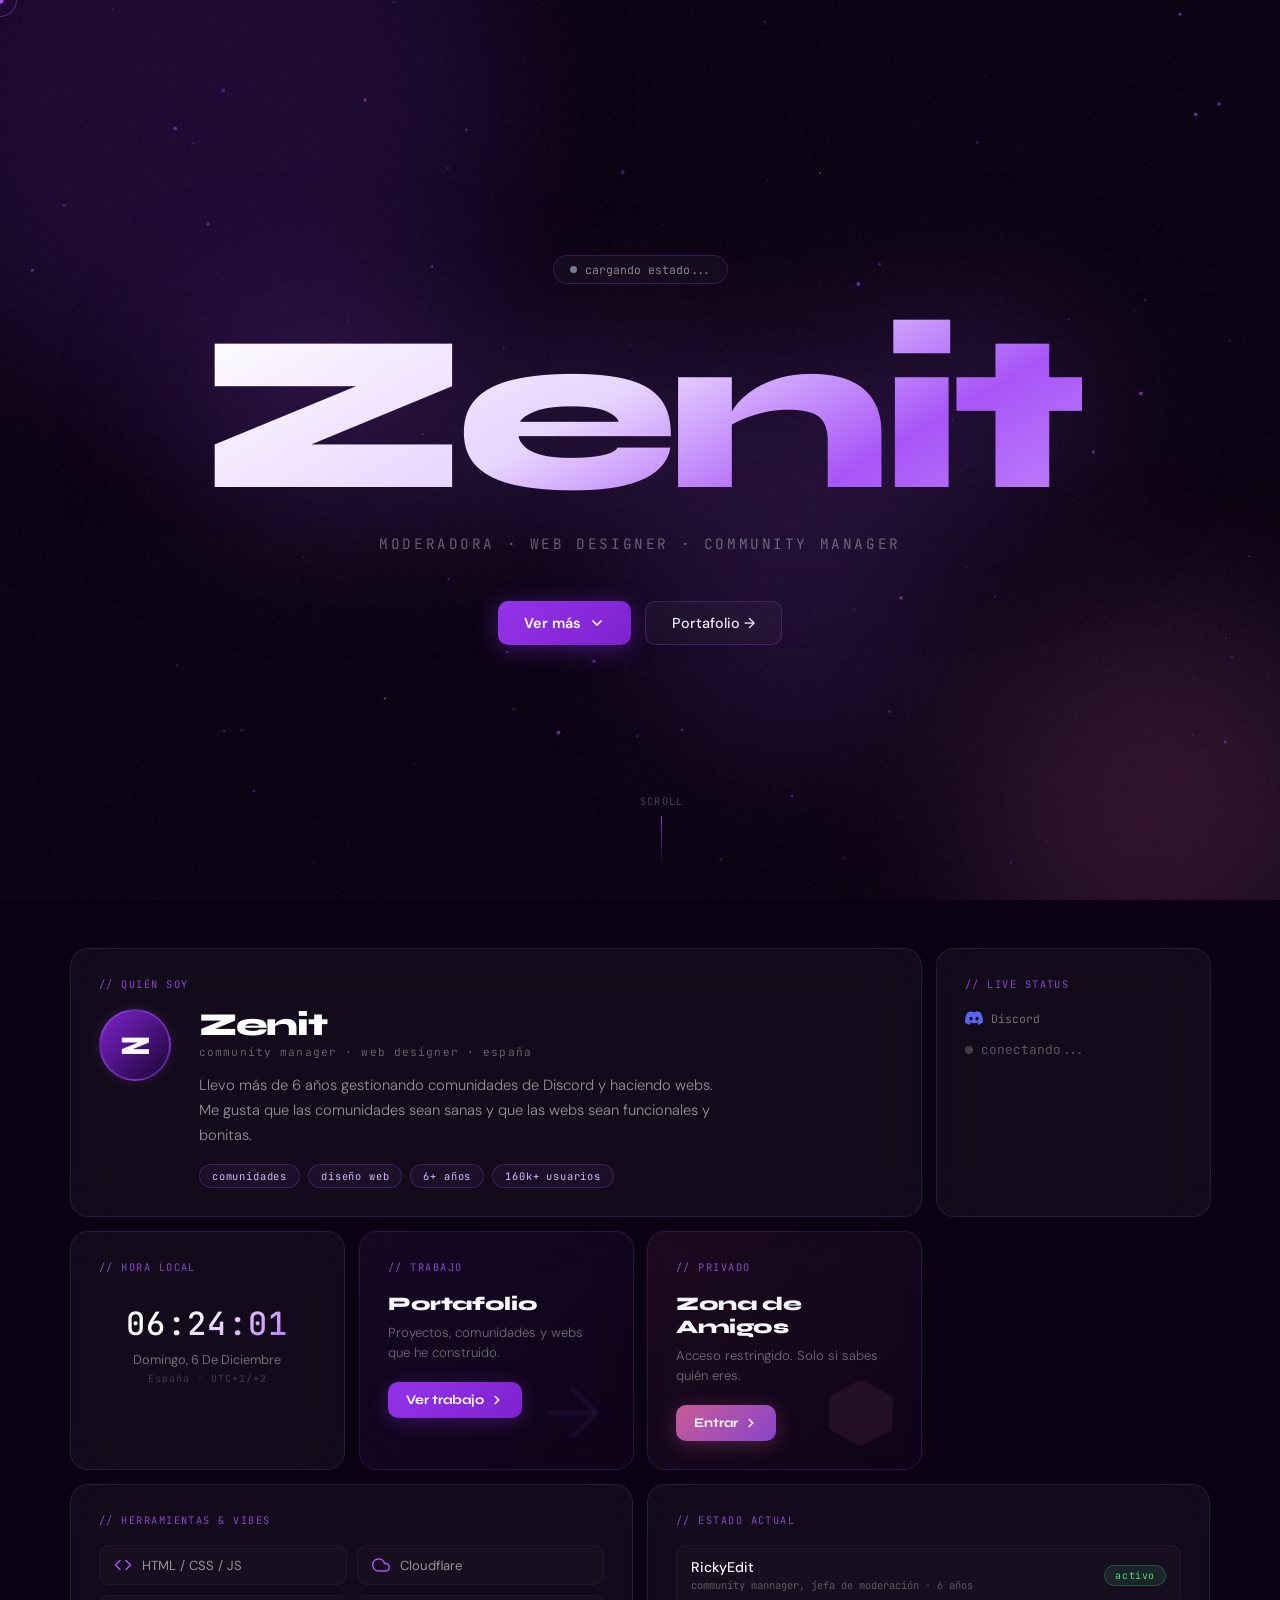
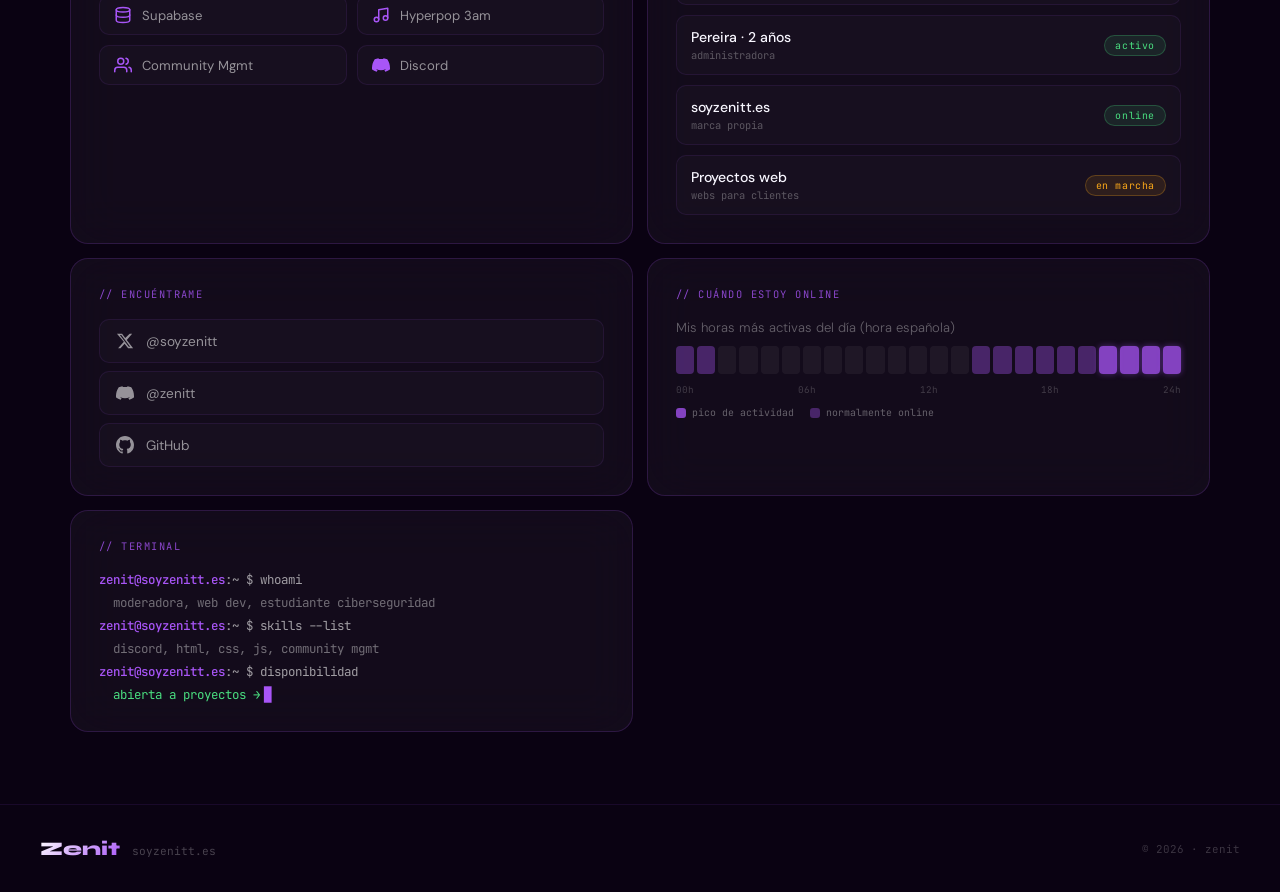
==== commit d175c964: "mejoras Spotify, iconos SVG y correcciones visuales - Spotify: portada del álbum, barra de progreso " ====
--- a/index.html
+++ b/index.html
@@ -117,10 +117,7 @@
 
         <div class="spotify-wrap" id="spotify-wrap" style="display:none">
           <div class="spotify-bar">
-            <svg viewBox="0 0 24 24" fill="currentColor" class="spotify-ico">
-              <path
-                d="M12 0C5.4 0 0 5.4 0 12s5.4 12 12 12 12-5.4 12-12S18.66 0 12 0zm5.521 17.34c-.24.359-.66.48-1.021.24-2.82-1.74-6.36-2.101-10.561-1.141-.418.122-.779-.179-.899-.539-.12-.421.18-.78.54-.9 4.56-1.021 8.52-.6 11.64 1.32.42.18.479.659.301 1.02zm1.44-3.3c-.301.42-.841.6-1.262.3-3.239-1.98-8.159-2.58-11.939-1.38-.479.12-1.02-.12-1.14-.6-.12-.48.12-1.021.6-1.141C9.6 9.9 15 10.561 18.72 12.84c.361.181.54.78.241 1.2zm.12-3.36C15.24 8.4 8.82 8.16 5.16 9.301c-.6.179-1.2-.181-1.38-.721-.18-.601.18-1.2.72-1.381 4.26-1.26 11.28-1.02 15.721 1.621.539.3.719 1.02.419 1.56-.299.421-1.02.599-1.559.3z" />
-            </svg>
+            <img class="spotify-art" id="spotify-art" src="" alt="portada" />
             <div class="spotify-info" id="spotify-info">
               <span class="spotify-label">escuchando ahora</span>
               <span class="spotify-track" id="spotify-track">—</span>
@@ -128,6 +125,15 @@
             </div>
             <div class="spotify-wave" id="spotify-wave">
               <span></span><span></span><span></span><span></span>
+            </div>
+          </div>
+          <div class="spotify-progress-wrap">
+            <div class="spotify-progress-bar">
+              <div class="spotify-progress-fill" id="spotify-progress-fill"></div>
+            </div>
+            <div class="spotify-times">
+              <span id="spotify-time-cur">0:00</span>
+              <span id="spotify-time-end">0:00</span>
             </div>
           </div>
         </div>
@@ -157,7 +163,11 @@
           </svg>
         </a>
       </div>
-      <div class="cta-deco">→</div>
+      <div class="cta-deco"><svg viewBox="0 0 24 24" fill="none" stroke="currentColor" stroke-width="1.5"
+          stroke-linecap="round" stroke-linejoin="round">
+          <line x1="5" y1="12" x2="19" y2="12" />
+          <polyline points="12 5 19 12 12 19" />
+        </svg></div>
     </article>
 
     <!-- 5 · AMIGOS CTA — 1 col -->
@@ -173,19 +183,65 @@
           </svg>
         </a>
       </div>
-      <div class="cta-deco cta-deco--pink">⬡</div>
+      <div class="cta-deco cta-deco--pink"><svg viewBox="0 0 24 24" fill="currentColor">
+          <polygon points="12 2 21.5 7 21.5 17 12 22 2.5 17 2.5 7" />
+        </svg></div>
     </article>
 
     <!-- 6 · STACK — 2 cols -->
     <article class="card card--stack" data-delay="5">
       <div class="card-tag">// herramientas & vibes</div>
       <div class="stack-grid">
-        <div class="stack-item"><span class="stack-icon">⌨</span><span>HTML / CSS / JS</span></div>
-        <div class="stack-item"><span class="stack-icon">☁</span><span>Cloudflare</span></div>
-        <div class="stack-item"><span class="stack-icon">🗄</span><span>Supabase</span></div>
-        <div class="stack-item"><span class="stack-icon">🎵</span><span>Hyperpop 3am</span></div>
-        <div class="stack-item"><span class="stack-icon">👥</span><span>Community Mgmt</span></div>
-        <div class="stack-item"><span class="stack-icon">🌐</span><span>Discord</span></div>
+        <div class="stack-item">
+          <span class="stack-icon"><svg viewBox="0 0 24 24" fill="none" stroke="currentColor" stroke-width="2"
+              stroke-linecap="round" stroke-linejoin="round">
+              <polyline points="16 18 22 12 16 6" />
+              <polyline points="8 6 2 12 8 18" />
+            </svg></span>
+          <span>HTML / CSS / JS</span>
+        </div>
+        <div class="stack-item">
+          <span class="stack-icon"><svg viewBox="0 0 24 24" fill="none" stroke="currentColor" stroke-width="2"
+              stroke-linecap="round" stroke-linejoin="round">
+              <path d="M18 10h-1.26A8 8 0 1 0 9 20h9a5 5 0 0 0 0-10z" />
+            </svg></span>
+          <span>Cloudflare</span>
+        </div>
+        <div class="stack-item">
+          <span class="stack-icon"><svg viewBox="0 0 24 24" fill="none" stroke="currentColor" stroke-width="2"
+              stroke-linecap="round" stroke-linejoin="round">
+              <ellipse cx="12" cy="5" rx="9" ry="3" />
+              <path d="M21 12c0 1.66-4 3-9 3s-9-1.34-9-3" />
+              <path d="M3 5v14c0 1.66 4 3 9 3s9-1.34 9-3V5" />
+            </svg></span>
+          <span>Supabase</span>
+        </div>
+        <div class="stack-item">
+          <span class="stack-icon"><svg viewBox="0 0 24 24" fill="none" stroke="currentColor" stroke-width="2"
+              stroke-linecap="round" stroke-linejoin="round">
+              <path d="M9 18V5l12-2v13" />
+              <circle cx="6" cy="18" r="3" />
+              <circle cx="18" cy="16" r="3" />
+            </svg></span>
+          <span>Hyperpop 3am</span>
+        </div>
+        <div class="stack-item">
+          <span class="stack-icon"><svg viewBox="0 0 24 24" fill="none" stroke="currentColor" stroke-width="2"
+              stroke-linecap="round" stroke-linejoin="round">
+              <path d="M17 21v-2a4 4 0 0 0-4-4H5a4 4 0 0 0-4 4v2" />
+              <circle cx="9" cy="7" r="4" />
+              <path d="M23 21v-2a4 4 0 0 0-3-3.87" />
+              <path d="M16 3.13a4 4 0 0 1 0 7.75" />
+            </svg></span>
+          <span>Community Mgmt</span>
+        </div>
+        <div class="stack-item">
+          <span class="stack-icon"><svg viewBox="0 0 24 24" fill="currentColor">
+              <path
+                d="M20.317 4.37a19.791 19.791 0 0 0-4.885-1.515.074.074 0 0 0-.079.037c-.21.375-.444.864-.608 1.25a18.27 18.27 0 0 0-5.487 0 12.64 12.64 0 0 0-.617-1.25.077.077 0 0 0-.079-.037A19.736 19.736 0 0 0 3.677 4.37a.07.07 0 0 0-.032.027C.533 9.046-.32 13.58.099 18.057c.002.022.015.043.03.055a19.9 19.9 0 0 0 5.993 3.03.078.078 0 0 0 .084-.028c.462-.63.874-1.295 1.226-1.995a.076.076 0 0 0-.041-.106 13.107 13.107 0 0 1-1.872-.892.077.077 0 0 1-.008-.128 10.2 10.2 0 0 0 .372-.292.074.074 0 0 1 .077-.01c3.928 1.793 8.18 1.793 12.062 0a.074.074 0 0 1 .078.01c.12.098.246.198.373.292a.077.077 0 0 1-.006.127 12.299 12.299 0 0 1-1.873.892.077.077 0 0 0-.041.107c.36.698.772 1.362 1.225 1.993a.076.076 0 0 0 .084.028 19.839 19.839 0 0 0 6.002-3.03.077.077 0 0 0 .032-.054c.5-5.177-.838-9.674-3.549-13.66a.061.061 0 0 0-.031-.03z" />
+            </svg></span>
+          <span>Discord</span>
+        </div>
       </div>
     </article>
 
--- a/css/main.css
+++ b/css/main.css
@@ -704,10 +704,11 @@
   gap: 10px;
 }
 
-.spotify-ico {
-  width: 20px;
-  height: 20px;
-  color: #1db954;
+.spotify-art {
+  width: 44px;
+  height: 44px;
+  border-radius: 6px;
+  object-fit: cover;
   flex-shrink: 0;
 }
 
@@ -742,6 +743,34 @@
   text-overflow: ellipsis;
 }
 
+.spotify-progress-wrap {
+  margin-top: 10px;
+}
+
+.spotify-progress-bar {
+  height: 3px;
+  border-radius: 2px;
+  background: rgba(255, 255, 255, 0.08);
+  overflow: hidden;
+  margin-bottom: 4px;
+}
+
+.spotify-progress-fill {
+  height: 100%;
+  background: #1db954;
+  border-radius: 2px;
+  transition: width 0.8s linear;
+  width: 0%;
+}
+
+.spotify-times {
+  display: flex;
+  justify-content: space-between;
+  font-family: var(--font-mono);
+  font-size: 0.58rem;
+  color: rgba(255, 255, 255, 0.22);
+}
+
 .spotify-wave {
   display: flex;
   align-items: flex-end;
@@ -789,6 +818,12 @@
     transform: scaleY(1);
     opacity: 1;
   }
+}
+
+.spotify-wave.paused span {
+  animation-play-state: paused;
+  transform: scaleY(0.3);
+  opacity: 0.25;
 }
 
 /* ── RELOJ ── */
@@ -898,12 +933,10 @@
   position: absolute;
   bottom: 16px;
   right: 20px;
-  font-size: 4rem;
-  font-weight: 900;
-  font-family: var(--font-display);
+  width: 80px;
+  height: 80px;
   color: rgba(168, 85, 247, 0.07);
   pointer-events: none;
-  line-height: 1;
 }
 
 .cta-deco--pink {
@@ -940,7 +973,17 @@
 }
 
 .stack-icon {
-  font-size: 1rem;
+  width: 18px;
+  height: 18px;
+  flex-shrink: 0;
+  color: var(--p400);
+  display: flex;
+  align-items: center;
+}
+
+.stack-icon svg {
+  width: 18px;
+  height: 18px;
 }
 
 /* ── PROYECTOS ACTIVOS ── */
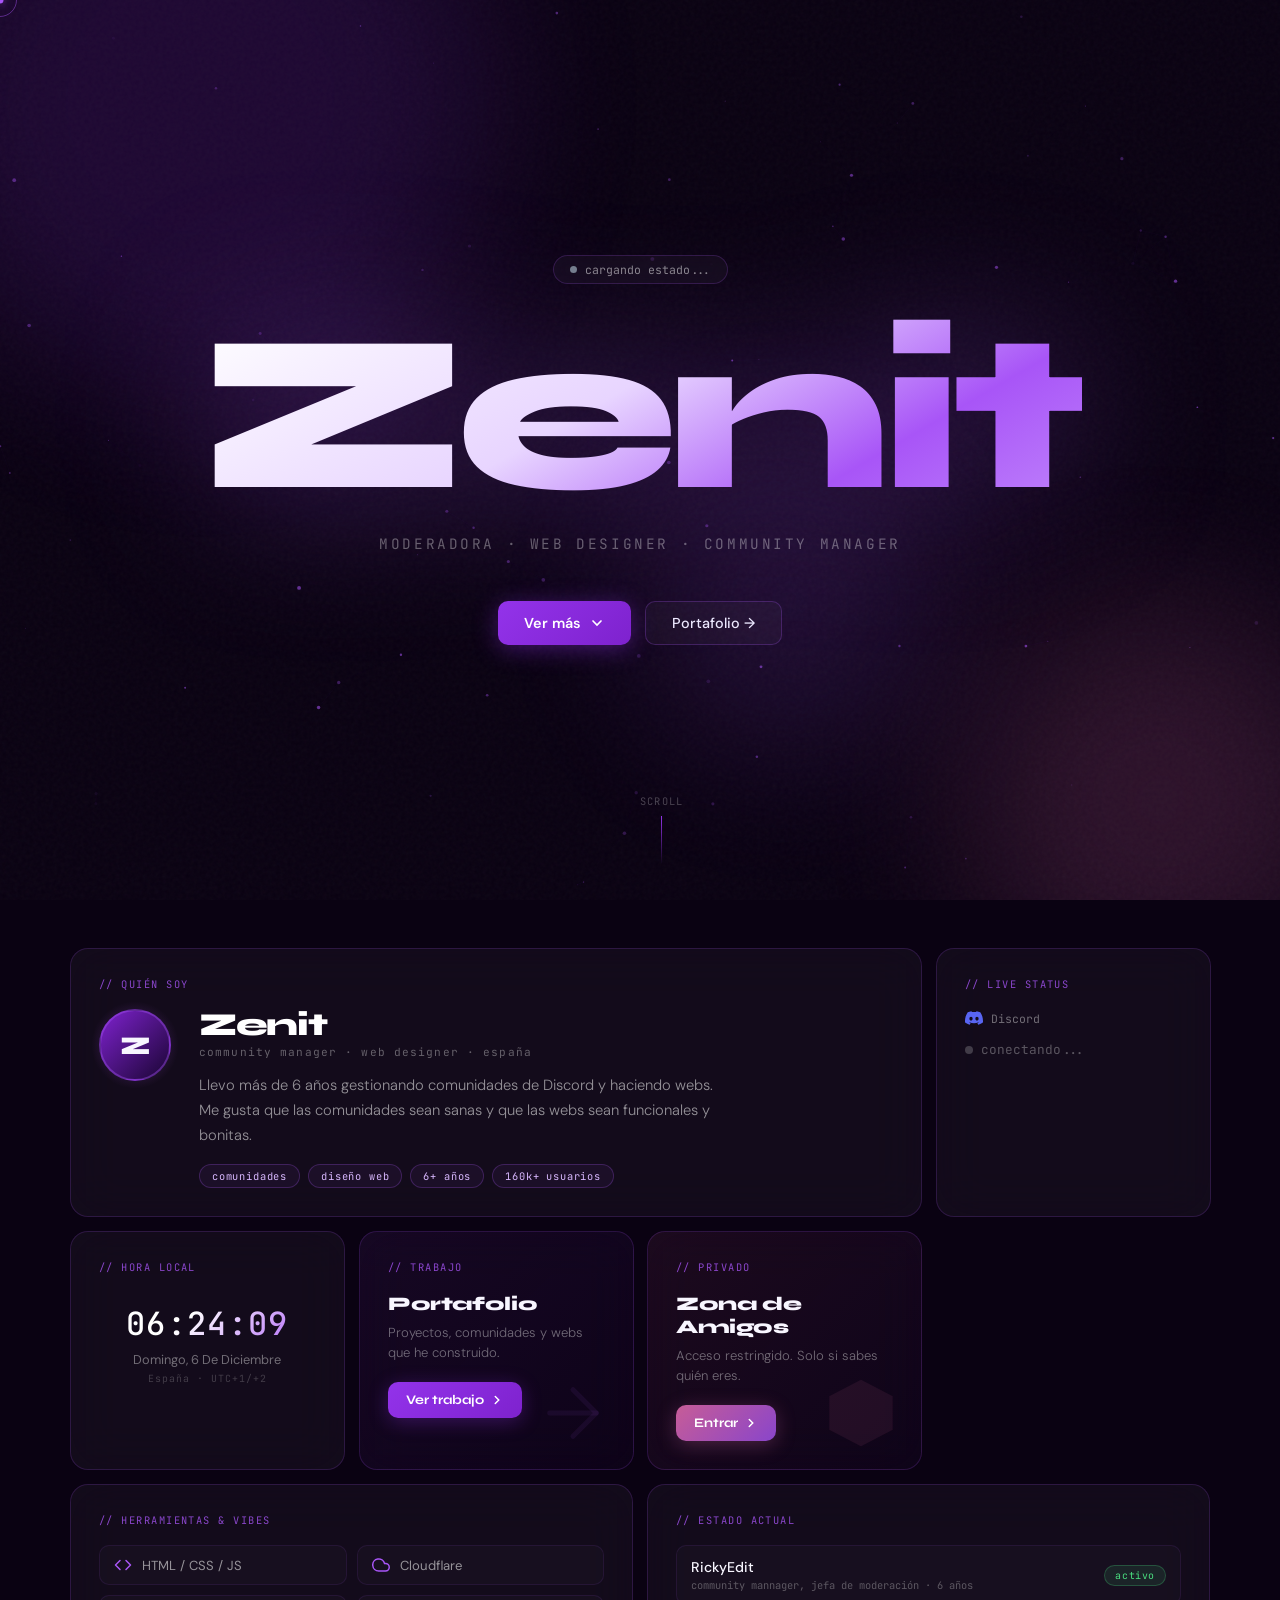
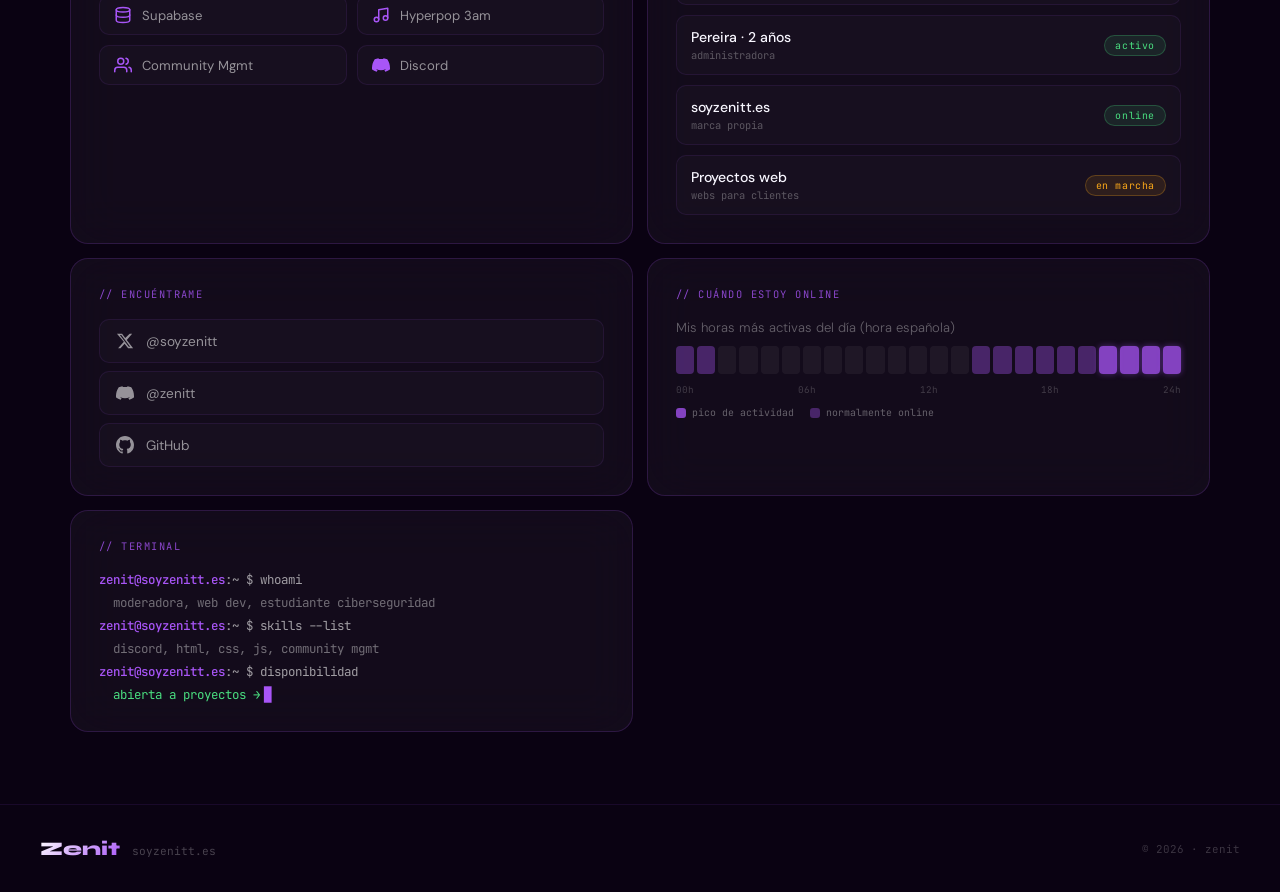
==== commit 23eb8813: "icono, cambios" ====
--- a/index.html
+++ b/index.html
@@ -4,7 +4,7 @@
 <head>
   <meta charset="UTF-8" />
   <meta name="viewport" content="width=device-width, initial-scale=1.0" />
-  <title>Zenit</title>
+  <title>zenit</title>
   <meta name="description" content="Zenit — moderadora, web designer, community manager." />
 
   <link rel="preconnect" href="https://fonts.googleapis.com" />
@@ -13,6 +13,7 @@
     href="https://fonts.googleapis.com/css2?family=Syne:wght@400;600;700;800&family=DM+Sans:ital,opsz,wght@0,9..40,300;0,9..40,400;0,9..40,500;1,9..40,300&family=JetBrains+Mono:wght@400;500&display=swap"
     rel="stylesheet" />
   <link rel="stylesheet" href="css/main.css" />
+  <link rel="icon" type="image/png" href="img/flaticon.png">
 </head>
 
 <body>
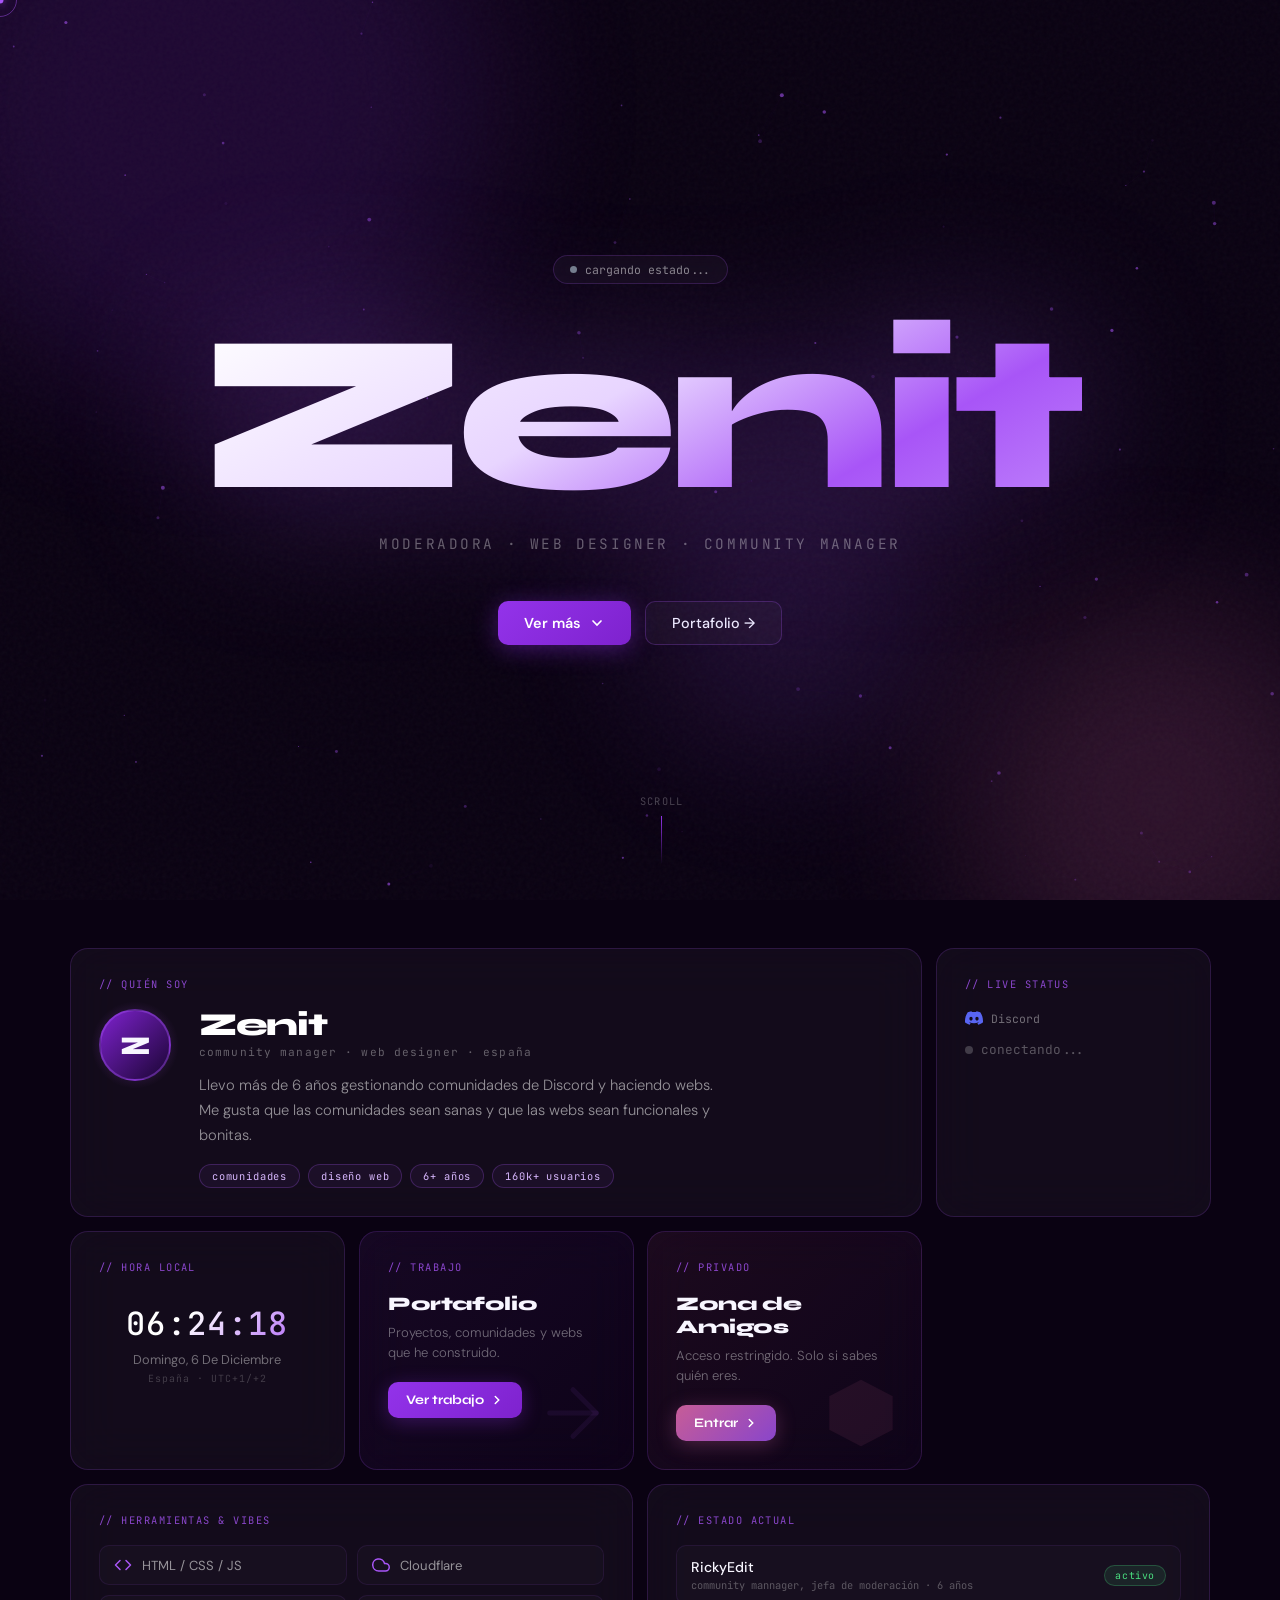
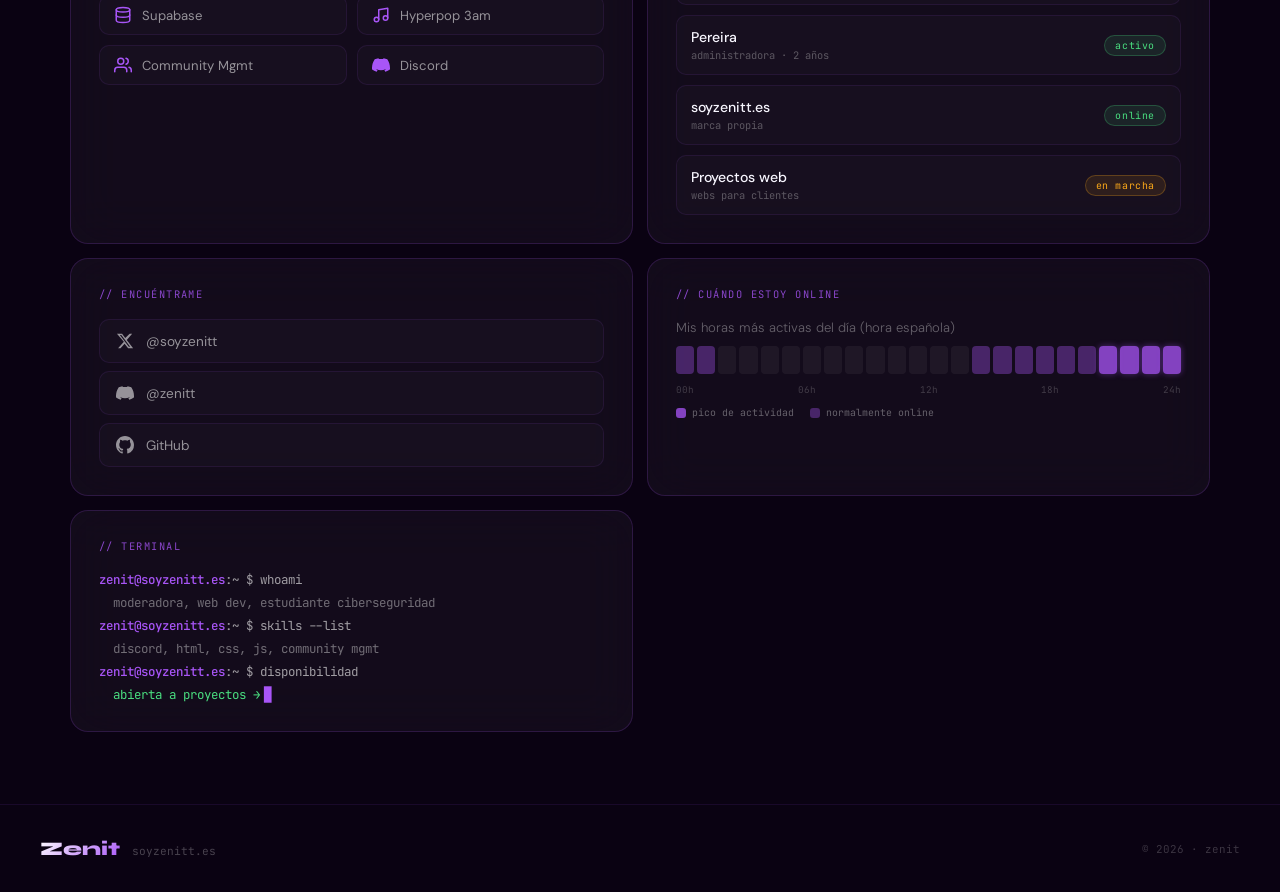
==== commit dcaafac1: "cambios portafolios" ====
--- a/index.html
+++ b/index.html
@@ -259,8 +259,8 @@
         </div>
         <div class="project-item">
           <div class="project-info">
-            <span class="project-name">Pereira · 2 años</span>
-            <span class="project-meta">administradora</span>
+            <span class="project-name">Pereira</span>
+            <span class="project-meta">administradora · 2 años</span>
           </div>
           <span class="status-badge s-active">activo</span>
         </div>
@@ -296,7 +296,7 @@
             <polyline points="9 18 15 12 9 6" />
           </svg>
         </a>
-        <a href="https://discord.com" target="_blank" rel="noopener" class="social-link">
+        <a href="https://discord.gg/gcQXdyFFp4" target="_blank" rel="noopener" class="social-link">
           <svg viewBox="0 0 24 24" fill="currentColor">
             <path
               d="M20.317 4.37a19.791 19.791 0 0 0-4.885-1.515.074.074 0 0 0-.079.037c-.21.375-.444.864-.608 1.25a18.27 18.27 0 0 0-5.487 0 12.64 12.64 0 0 0-.617-1.25.077.077 0 0 0-.079-.037A19.736 19.736 0 0 0 3.677 4.37a.07.07 0 0 0-.032.027C.533 9.046-.32 13.58.099 18.057c.002.022.015.043.03.055a19.9 19.9 0 0 0 5.993 3.03.078.078 0 0 0 .084-.028c.462-.63.874-1.295 1.226-1.995a.076.076 0 0 0-.041-.106 13.107 13.107 0 0 1-1.872-.892.077.077 0 0 1-.008-.128 10.2 10.2 0 0 0 .372-.292.074.074 0 0 1 .077-.01c3.928 1.793 8.18 1.793 12.062 0a.074.074 0 0 1 .078.01c.12.098.246.198.373.292a.077.077 0 0 1-.006.127 12.299 12.299 0 0 1-1.873.892.077.077 0 0 0-.041.107c.36.698.772 1.362 1.225 1.993a.076.076 0 0 0 .084.028 19.839 19.839 0 0 0 6.002-3.03.077.077 0 0 0 .032-.054c.5-5.177-.838-9.674-3.549-13.66a.061.061 0 0 0-.031-.03z" />
